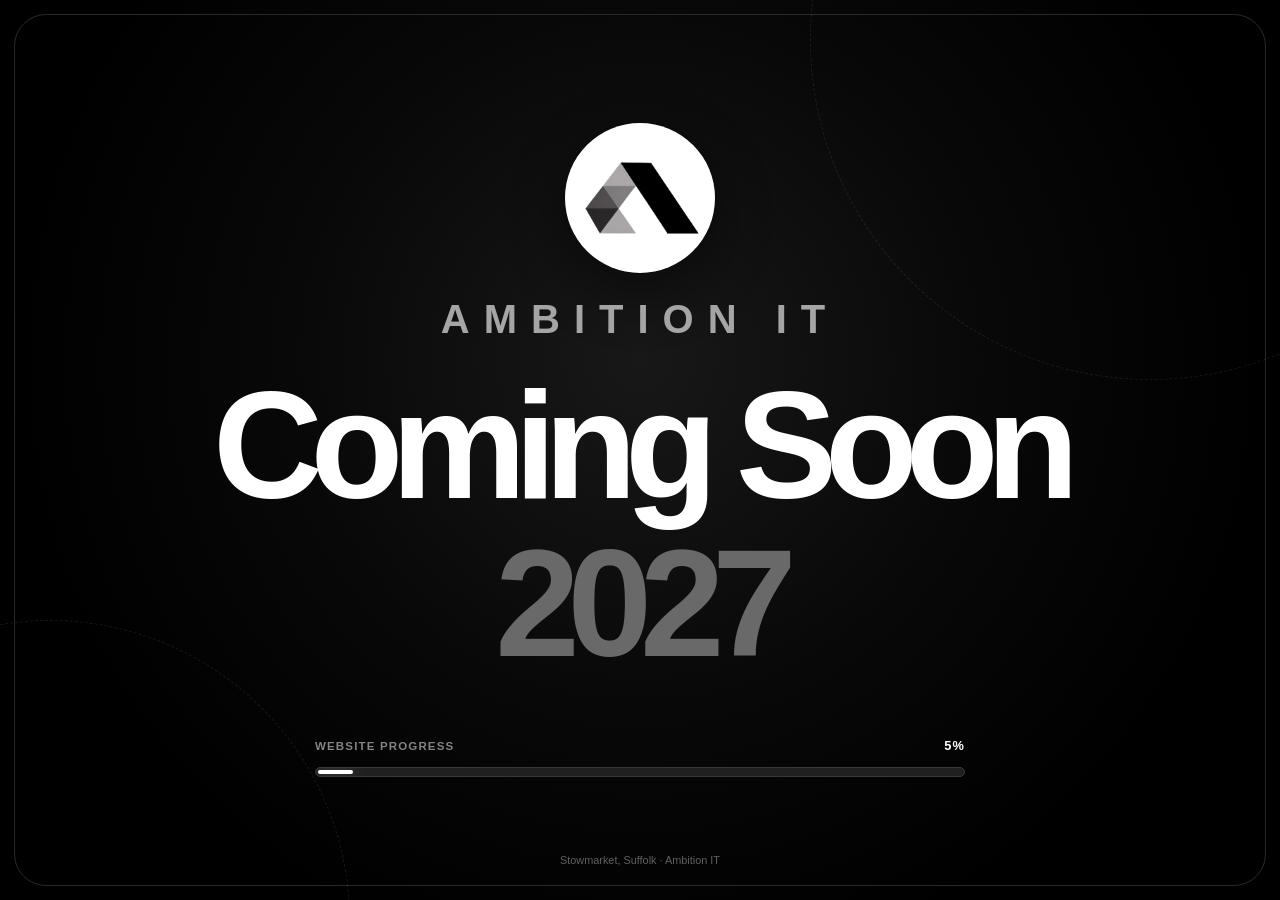
==== index.html @ 46afea83 "Update website pages and navigation" ====
<!DOCTYPE html>
<html lang="en">
<head>
    <meta charset="UTF-8">
    <meta name="viewport" content="width=device-width, initial-scale=1.0">

    <link rel="stylesheet" href="/styles/coming-soon.css?v=3">

    <title>Ambition IT | Coming Soon 2027</title>
    <meta name="description" content="The new Ambition IT website is coming in 2027.">
</head>

<body>
    <main class="coming-page">
        <div class="background-circle circle-one" aria-hidden="true"></div>
        <div class="background-circle circle-two" aria-hidden="true"></div>

        <section class="coming-content">
            <div class="coming-logo">
                <img
                    src="/imgs/ambition-it-logo-transparent-cropped.png"
                    alt="Ambition IT"
                >
            </div>

            <p class="coming-brand">AMBITION IT</p>

            <h1>
                Coming Soon
                <span>2027</span>
            </h1>

            <div class="progress-area">
                <div class="progress-details">
                    <span>Website progress</span>
                    <strong id="progress-number">0%</strong>
                </div>

                <div
                    class="progress-track"
                    id="progress-track"
                    role="progressbar"
                    aria-label="Website development progress"
                    aria-valuemin="0"
                    aria-valuemax="100"
                    aria-valuenow="0"
                >
                    <span class="progress-fill" id="progress-fill"></span>
                </div>
            </div>
        </section>

        <p class="coming-footer">
            Stowmarket, Suffolk · Ambition IT
        </p>
    </main>

    <script src="/Javascript/coming-soon.js?v=3" defer></script>
</body>
</html>
---- styles/coming-soon.css ----
* {
    box-sizing: border-box;
}

html,
body {
    min-height: 100%;
}

body {
    margin: 0;
    color: #ffffff;
    font-family: Arial, Helvetica, sans-serif;
    background-color: #000000;
}

.coming-page {
    position: relative;
    display: grid;
    place-items: center;
    min-height: 100svh;
    padding: 40px 24px;
    overflow: hidden;
    background:
        radial-gradient(circle at 50% 40%, #181818 0, #080808 42%, #000000 75%);
    isolation: isolate;
}

.coming-page::before {
    content: "";
    position: absolute;
    inset: 14px;
    z-index: -1;
    border: 1px solid #292929;
    border-radius: 32px;
}

.coming-content {
    width: 100%;
    max-width: 900px;
    text-align: center;
}

.coming-logo {
    display: grid;
    place-items: center;
    width: 150px;
    height: 150px;
    margin: 0 auto 24px;
    padding: 12px;
    background-color: #ffffff;
    border-radius: 50%;
    box-shadow: 0 20px 55px rgba(0, 0, 0, 0.45);
    opacity: 0;
    animation: logo-in 0.8s cubic-bezier(0.2, 0.75, 0.3, 1) 0.1s forwards;
}

.coming-logo img {
    width: 100%;
    height: 100%;
    object-fit: contain;
}

.coming-brand {
    margin: 0 0 34px;
    color: #a5a5a5;
    font-size: 2.5rem;
    font-weight: 850;
    letter-spacing: 0.35em;
    opacity: 0;
    animation: content-in 0.7s ease 0.25s forwards;
}

.coming-content h1 {
    margin: 0;
    font-size: clamp(4.2rem, 12vw, 9.5rem);
    line-height: 0.92;
    letter-spacing: -0.08em;
    opacity: 0;
    animation: content-in 0.85s cubic-bezier(0.2, 0.75, 0.3, 1) 0.4s forwards;
}

.coming-content h1 span {
    display: block;
    margin-top: 18px;
    color: #696969;
}

.progress-area {
    width: min(100%, 650px);
    margin: 65px auto 0;
    opacity: 0;
    animation: content-in 0.7s ease 0.65s forwards;
}

.progress-details {
    display: flex;
    align-items: center;
    justify-content: space-between;
    gap: 20px;
    margin-bottom: 14px;
    color: #858585;
    font-size: 0.72rem;
    font-weight: 700;
    letter-spacing: 0.1em;
    text-transform: uppercase;
}

.progress-details strong {
    color: #ffffff;
    font-size: 0.8rem;
}

.progress-track {
    height: 10px;
    padding: 2px;
    overflow: hidden;
    background-color: #202020;
    border: 1px solid #383838;
    border-radius: 20px;
}

.progress-fill {
    position: relative;
    display: block;
    width: 0;
    height: 100%;
    overflow: hidden;
    background-color: #ffffff;
    border-radius: inherit;
    box-shadow: 0 0 18px rgba(255, 255, 255, 0.35);
}

.progress-fill::after {
    content: "";
    position: absolute;
    inset: 0;
    background: linear-gradient(
        90deg,
        transparent,
        rgba(0, 0, 0, 0.3),
        transparent
    );
    transform: translateX(-100%);
    animation: progress-shine 1.8s linear infinite;
}

.coming-footer {
    position: absolute;
    bottom: 34px;
    left: 50%;
    width: calc(100% - 70px);
    margin: 0;
    color: #606060;
    font-size: 0.68rem;
    text-align: center;
    transform: translateX(-50%);
    opacity: 0;
    animation: footer-in 0.7s ease 0.85s forwards;
}

.background-circle {
    position: absolute;
    z-index: -1;
    border: 1px dashed rgba(255, 255, 255, 0.09);
    border-radius: 50%;
    animation: circle-spin 30s linear infinite;
}

.background-circle::after {
    content: "";
    position: absolute;
    top: 14%;
    left: 14%;
    width: 7px;
    height: 7px;
    background-color: #ffffff;
    border-radius: 50%;
    box-shadow: 0 0 20px rgba(255, 255, 255, 0.65);
}

.circle-one {
    top: -300px;
    right: -210px;
    width: 680px;
    height: 680px;
}

.circle-two {
    bottom: -320px;
    left: -250px;
    width: 600px;
    height: 600px;
    animation-direction: reverse;
    animation-duration: 30s;
}

@keyframes logo-in {
    from {
        opacity: 0;
        transform: translateY(25px) scale(0.7) rotate(-8deg);
    }

    to {
        opacity: 1;
        transform: none;
    }
}

@keyframes content-in {
    from {
        opacity: 0;
        transform: translateY(30px);
    }

    to {
        opacity: 1;
        transform: translateY(0);
    }
}

@keyframes footer-in {
    from {
        opacity: 0;
        transform: translate(-50%, 20px);
    }

    to {
        opacity: 1;
        transform: translate(-50%, 0);
    }
}

@keyframes circle-spin {
    to {
        transform: rotate(360deg);
    }
}

@keyframes progress-shine {
    to {
        transform: translateX(100%);
    }
}

@media (max-width: 600px) {
    .coming-page {
        padding: 30px 20px;
    }

    .coming-page::before {
        inset: 8px;
        border-radius: 24px;
    }

    .coming-logo {
        width: 76px;
        height: 76px;
    }

    .coming-content h1 {
        font-size: clamp(4rem, 20vw, 6rem);
    }

    .progress-area {
        margin-top: 52px;
    }
}

@media (prefers-reduced-motion: reduce) {
    *,
    *::before,
    *::after {
        animation-duration: 0.01ms !important;
        animation-iteration-count: 1 !important;
    }

    .coming-logo,
    .coming-brand,
    .coming-content h1,
    .progress-area,
    .coming-footer {
        opacity: 1;
    }
}
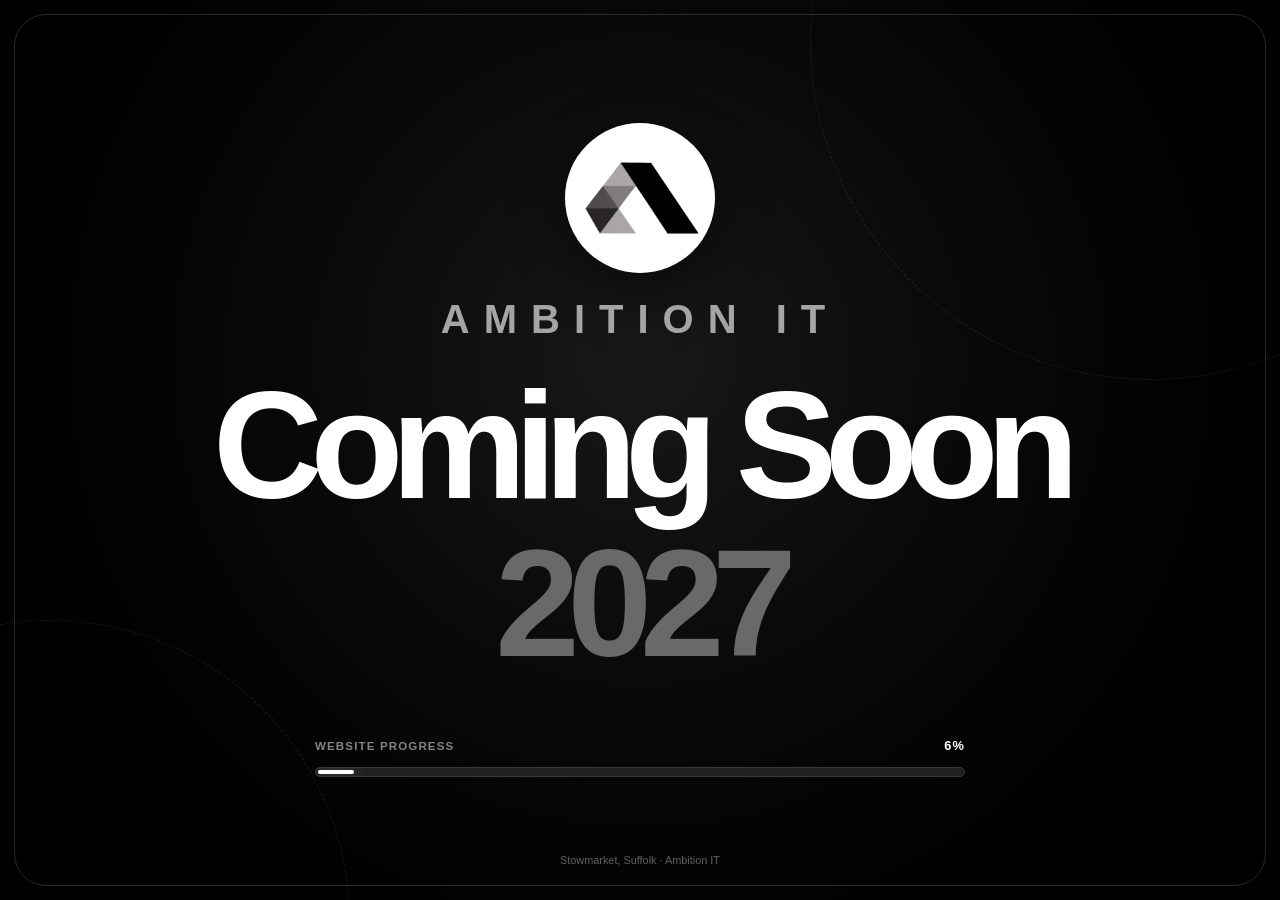
==== commit da184d00: "Add technical SEO foundations" ====
--- a/index.html
+++ b/index.html
@@ -6,8 +6,24 @@
 
     <link rel="stylesheet" href="/styles/coming-soon.css?v=3">
 
-    <title>Ambition IT | Coming Soon 2027</title>
-    <meta name="description" content="The new Ambition IT website is coming in 2027.">
+    <title>Ambition IT | Web Design &amp; IT Support in Suffolk</title>
+    <meta name="description" content="Ambition IT provides straightforward web design and IT support for businesses in Stowmarket, Suffolk and across East Anglia. Full website coming in 2027.">
+    <link rel="canonical" href="https://ambition-it.co.uk/">
+    <link rel="icon" type="image/png" href="/imgs/ambition-it-logo-transparent-cropped.png">
+    <link rel="apple-touch-icon" href="/imgs/ambition-it-logo-transparent-cropped.png">
+
+    <meta property="og:type" content="website">
+    <meta property="og:site_name" content="Ambition IT">
+    <meta property="og:title" content="Ambition IT | Web Design &amp; IT Support in Suffolk">
+    <meta property="og:description" content="Straightforward web design and IT support for businesses in Suffolk and across East Anglia.">
+    <meta property="og:url" content="https://ambition-it.co.uk/">
+    <meta property="og:image" content="https://ambition-it.co.uk/imgs/ambition-it-logo-transparent-cropped.png">
+    <meta property="og:image:alt" content="Ambition IT logo">
+
+    <meta name="twitter:card" content="summary">
+    <meta name="twitter:title" content="Ambition IT | Web Design &amp; IT Support in Suffolk">
+    <meta name="twitter:description" content="Straightforward web design and IT support for businesses in Suffolk and across East Anglia.">
+    <meta name="twitter:image" content="https://ambition-it.co.uk/imgs/ambition-it-logo-transparent-cropped.png">
 </head>
 
 <body>
@@ -57,4 +73,4 @@
 
     <script src="/Javascript/coming-soon.js?v=3" defer></script>
 </body>
-</html>+</html>
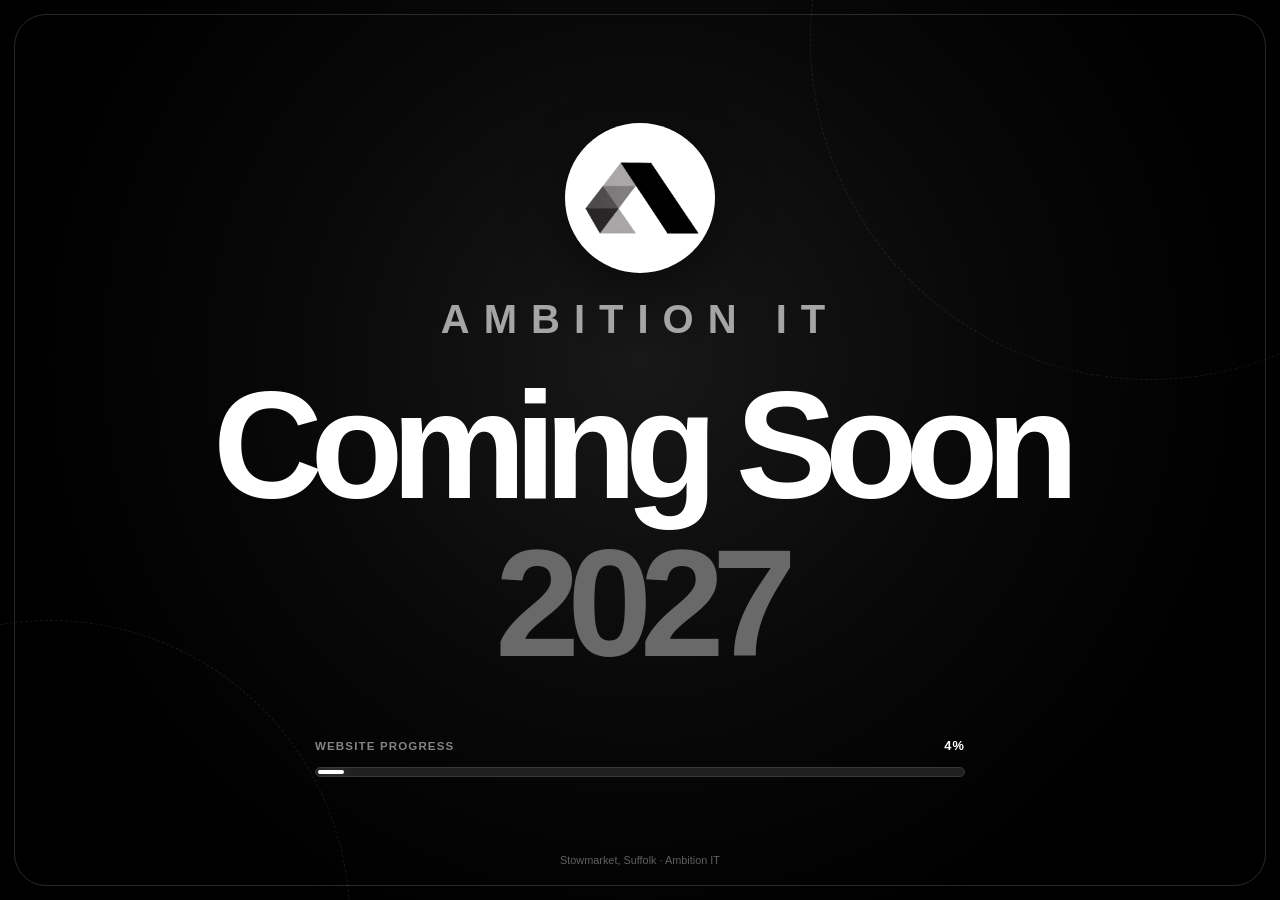
==== commit 63aeebd4: "Add legal page and update footer" ====
--- a/index.html
+++ b/index.html
@@ -6,24 +6,8 @@
 
     <link rel="stylesheet" href="/styles/coming-soon.css?v=3">
 
-    <title>Ambition IT | Web Design &amp; IT Support in Suffolk</title>
-    <meta name="description" content="Ambition IT provides straightforward web design and IT support for businesses in Stowmarket, Suffolk and across East Anglia. Full website coming in 2027.">
-    <link rel="canonical" href="https://ambition-it.co.uk/">
-    <link rel="icon" type="image/png" href="/imgs/ambition-it-logo-transparent-cropped.png">
-    <link rel="apple-touch-icon" href="/imgs/ambition-it-logo-transparent-cropped.png">
-
-    <meta property="og:type" content="website">
-    <meta property="og:site_name" content="Ambition IT">
-    <meta property="og:title" content="Ambition IT | Web Design &amp; IT Support in Suffolk">
-    <meta property="og:description" content="Straightforward web design and IT support for businesses in Suffolk and across East Anglia.">
-    <meta property="og:url" content="https://ambition-it.co.uk/">
-    <meta property="og:image" content="https://ambition-it.co.uk/imgs/ambition-it-logo-transparent-cropped.png">
-    <meta property="og:image:alt" content="Ambition IT logo">
-
-    <meta name="twitter:card" content="summary">
-    <meta name="twitter:title" content="Ambition IT | Web Design &amp; IT Support in Suffolk">
-    <meta name="twitter:description" content="Straightforward web design and IT support for businesses in Suffolk and across East Anglia.">
-    <meta name="twitter:image" content="https://ambition-it.co.uk/imgs/ambition-it-logo-transparent-cropped.png">
+    <title>Ambition IT | Coming Soon 2027</title>
+    <meta name="description" content="The new Ambition IT website is coming in 2027.">
 </head>
 
 <body>
@@ -73,4 +57,4 @@
 
     <script src="/Javascript/coming-soon.js?v=3" defer></script>
 </body>
-</html>
+</html>
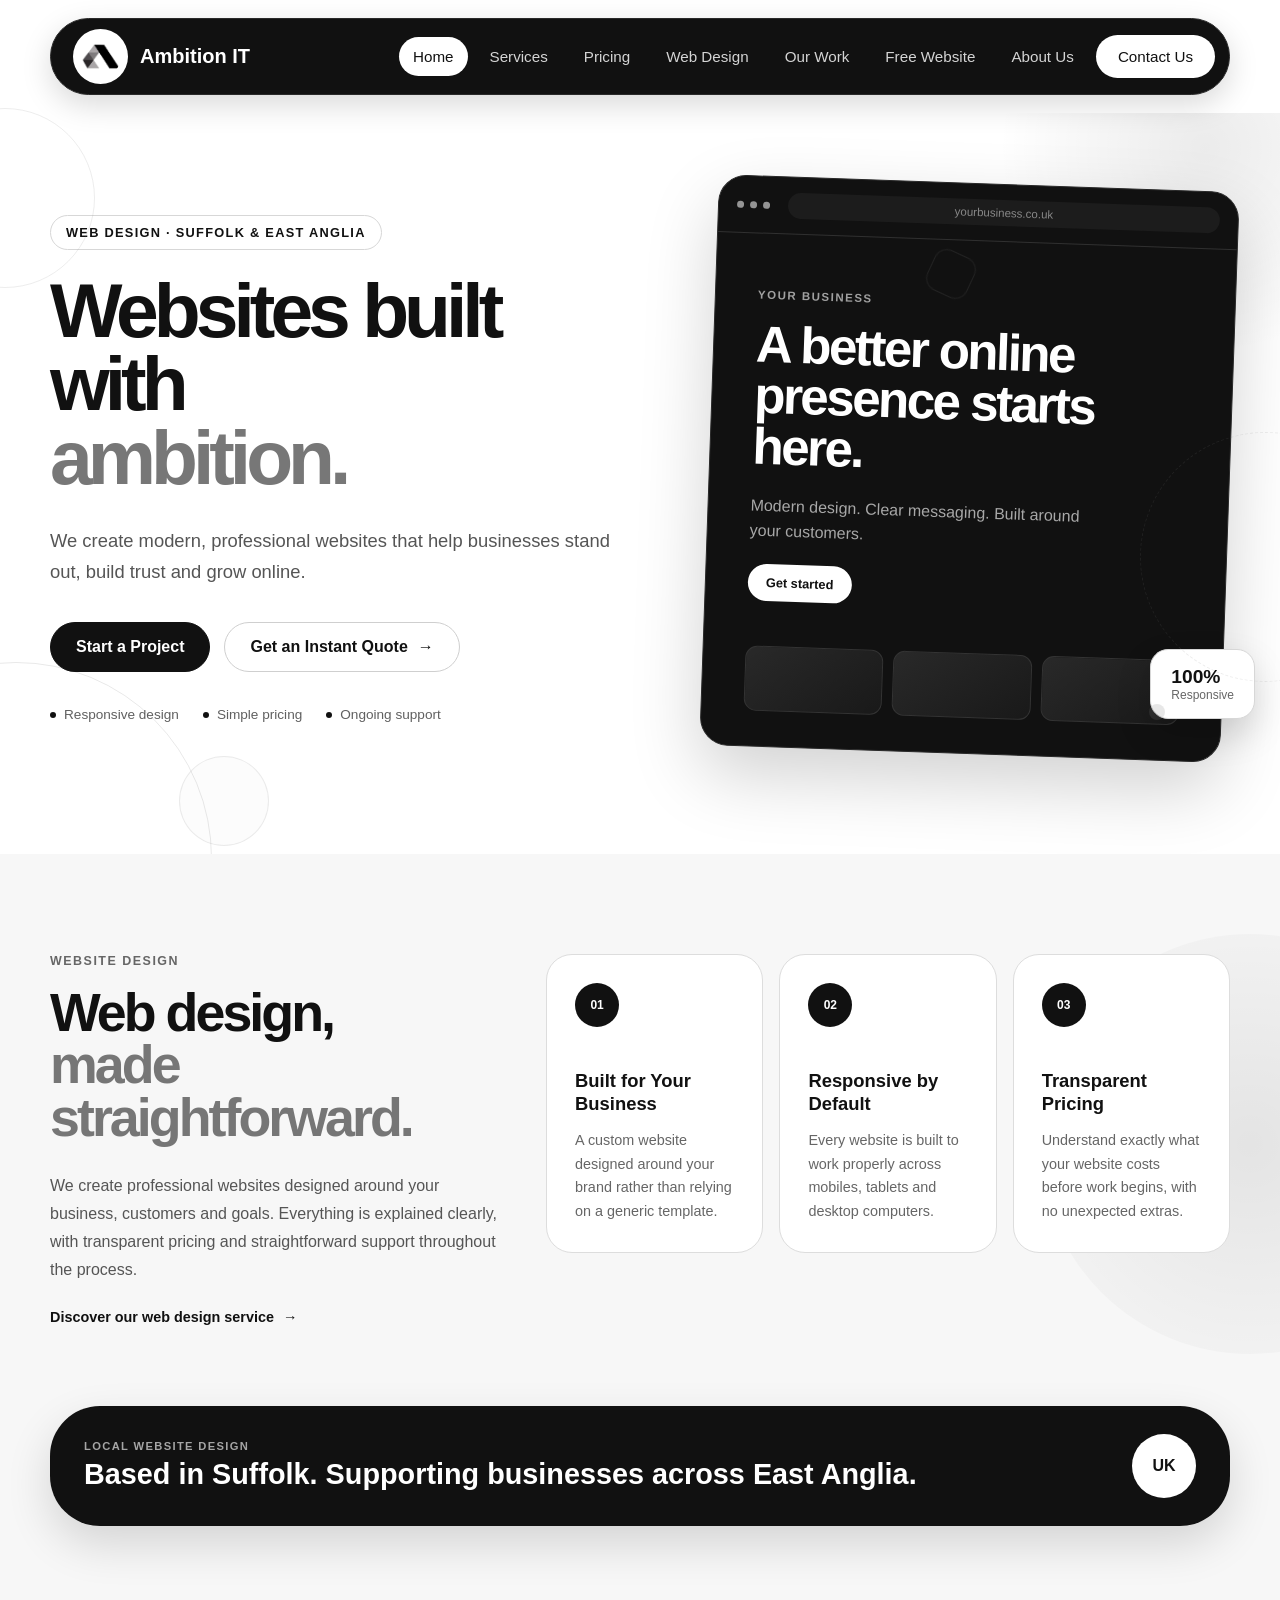
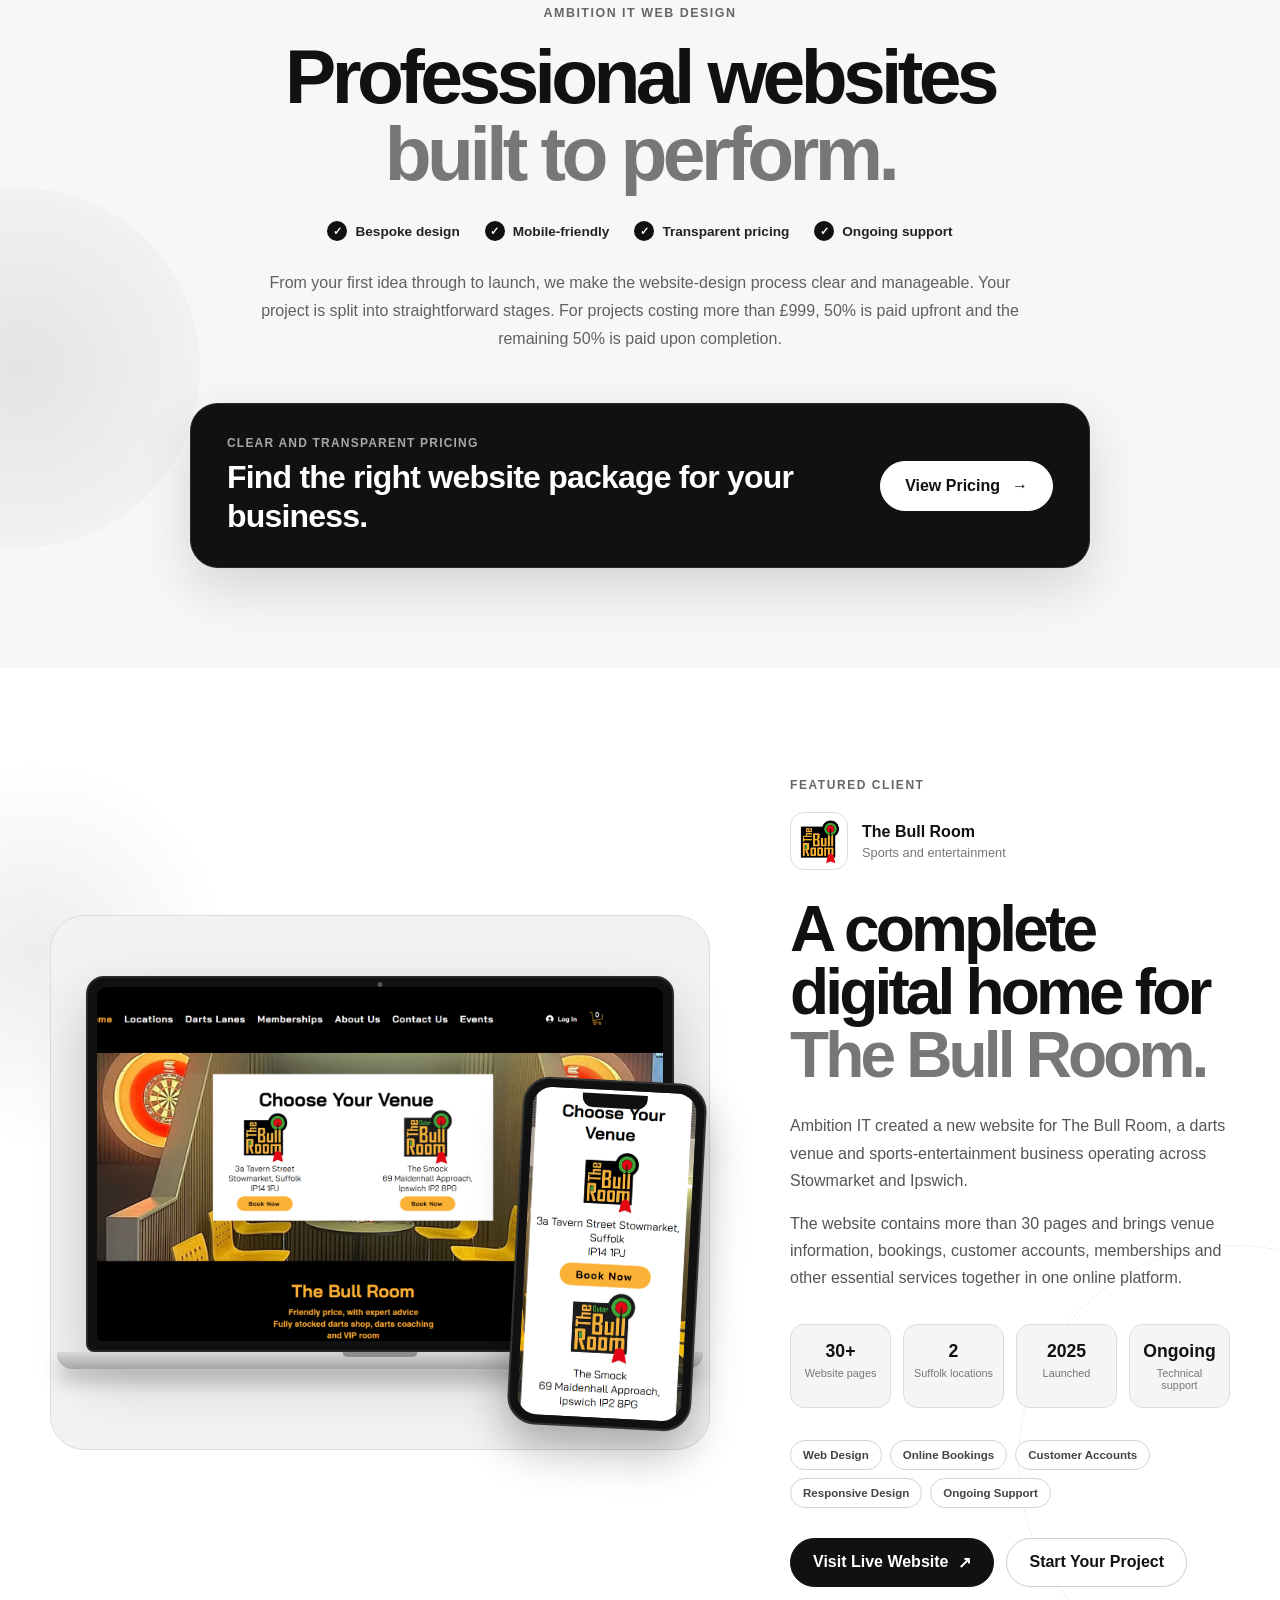
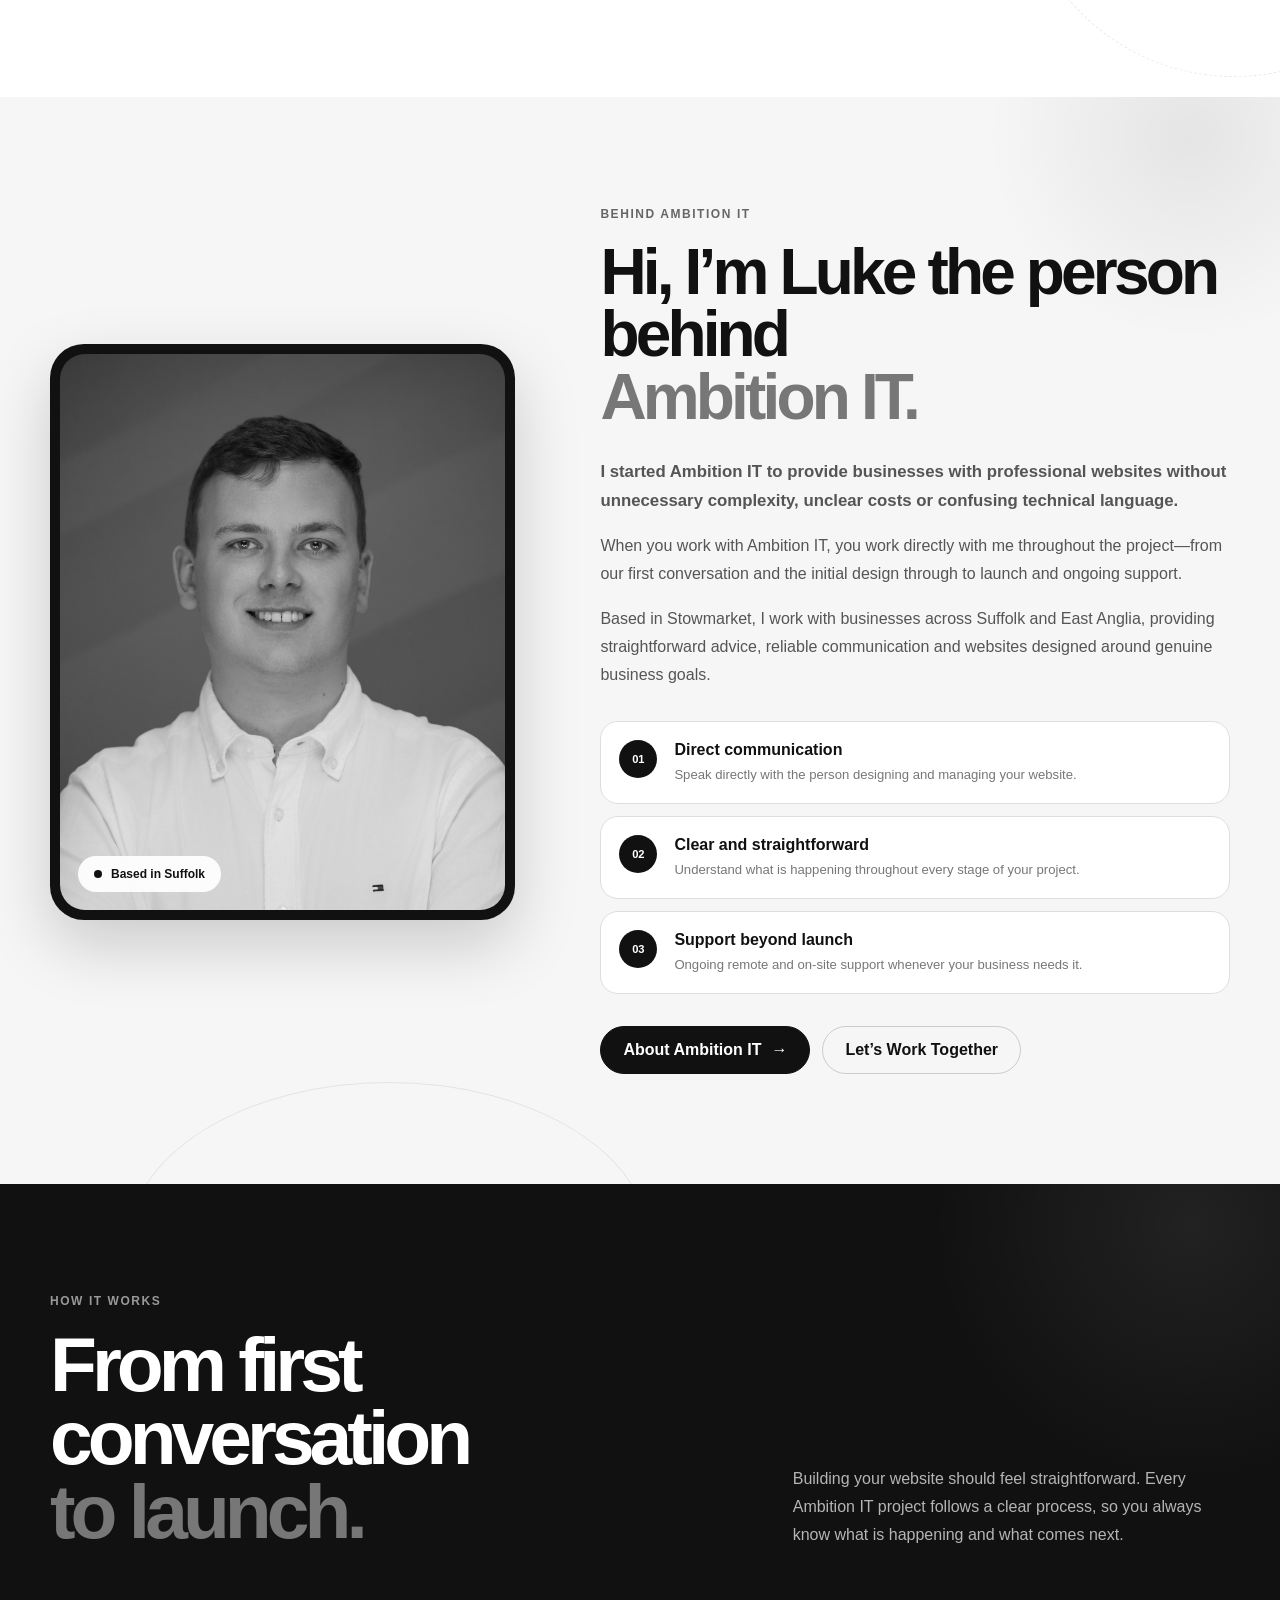
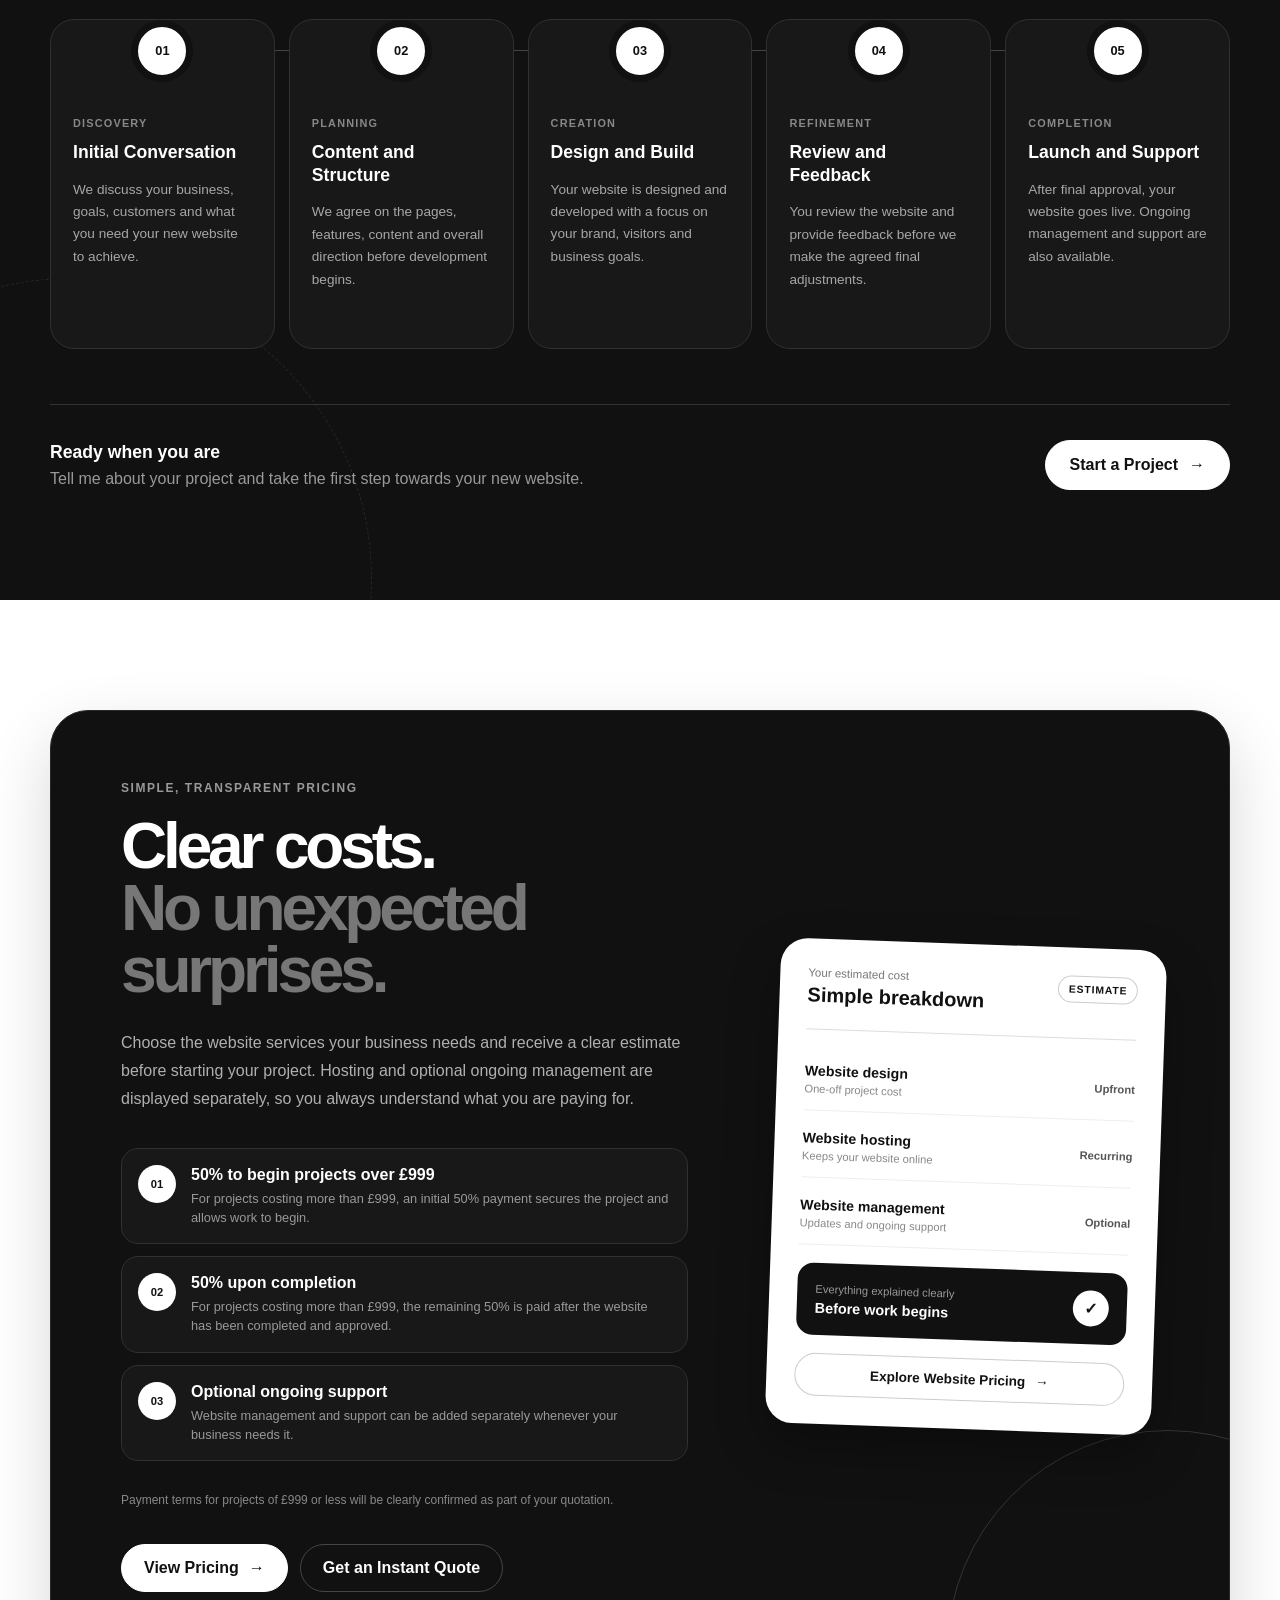
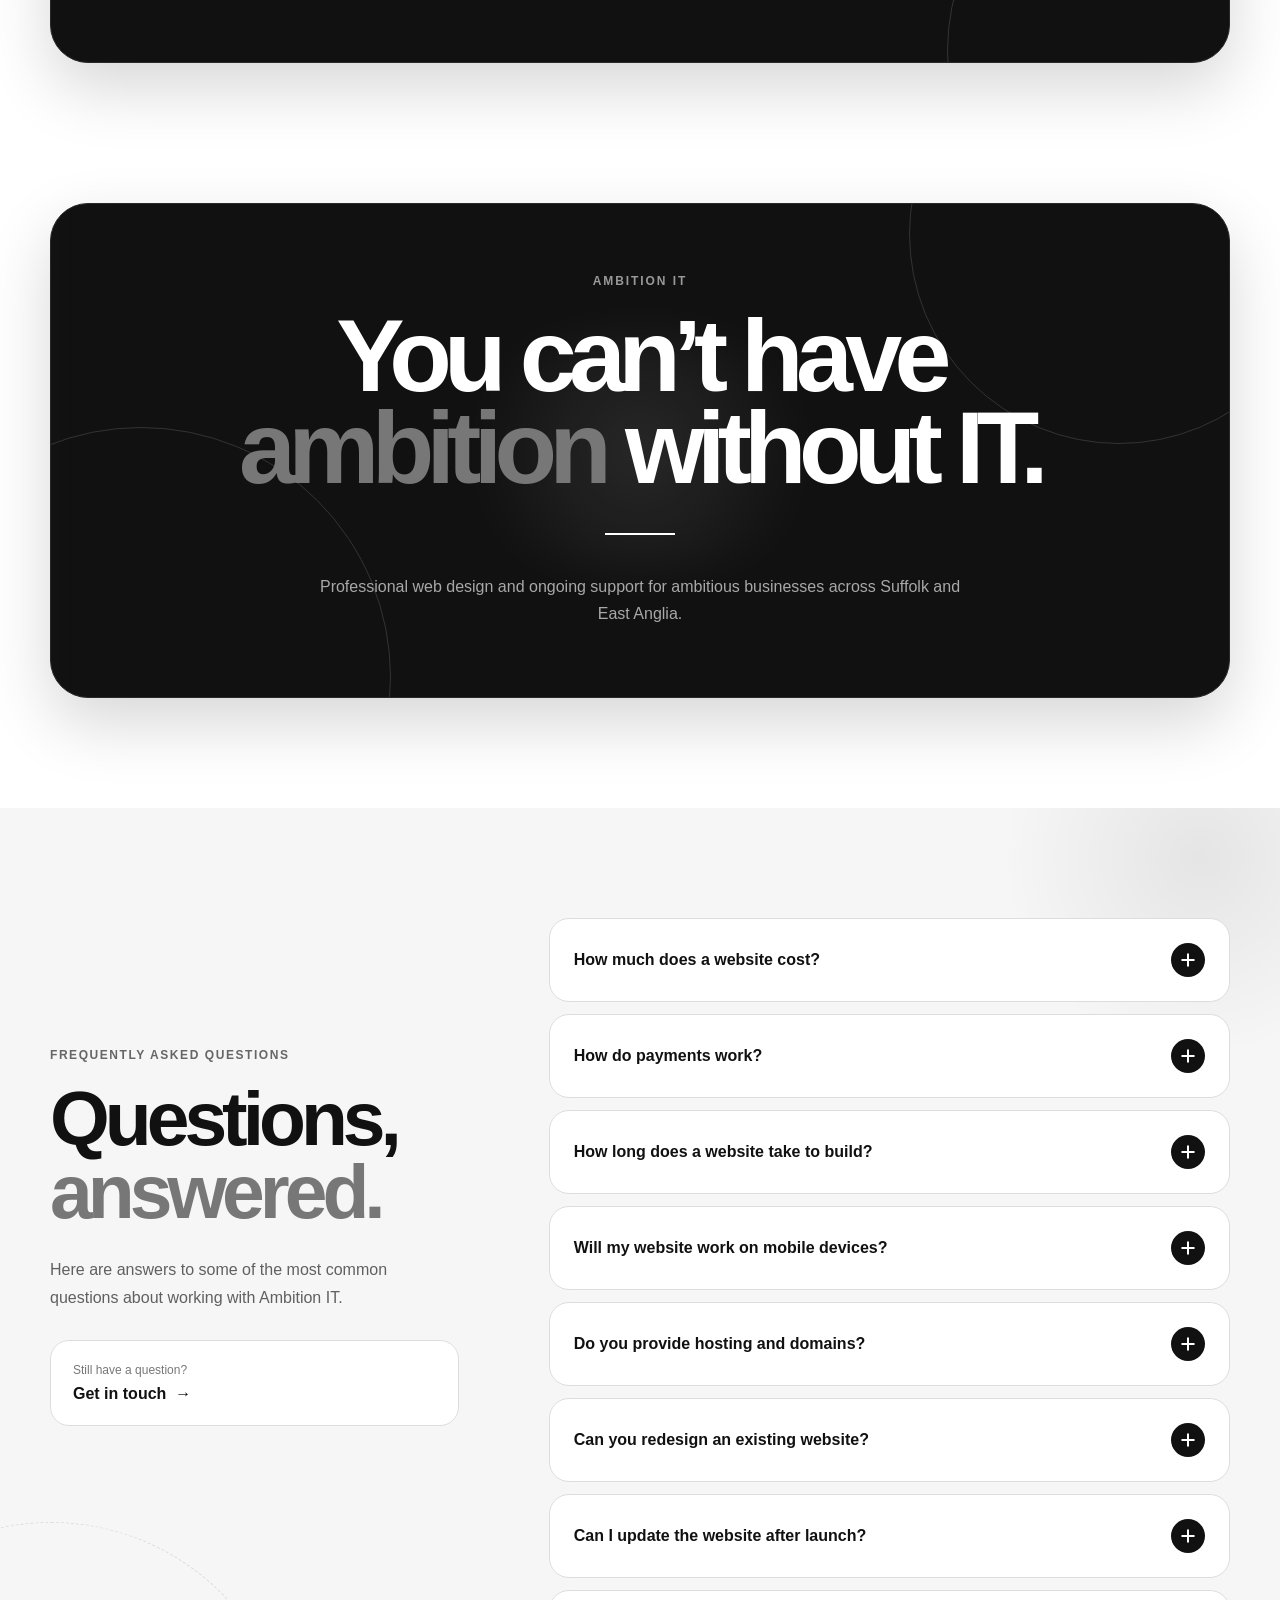
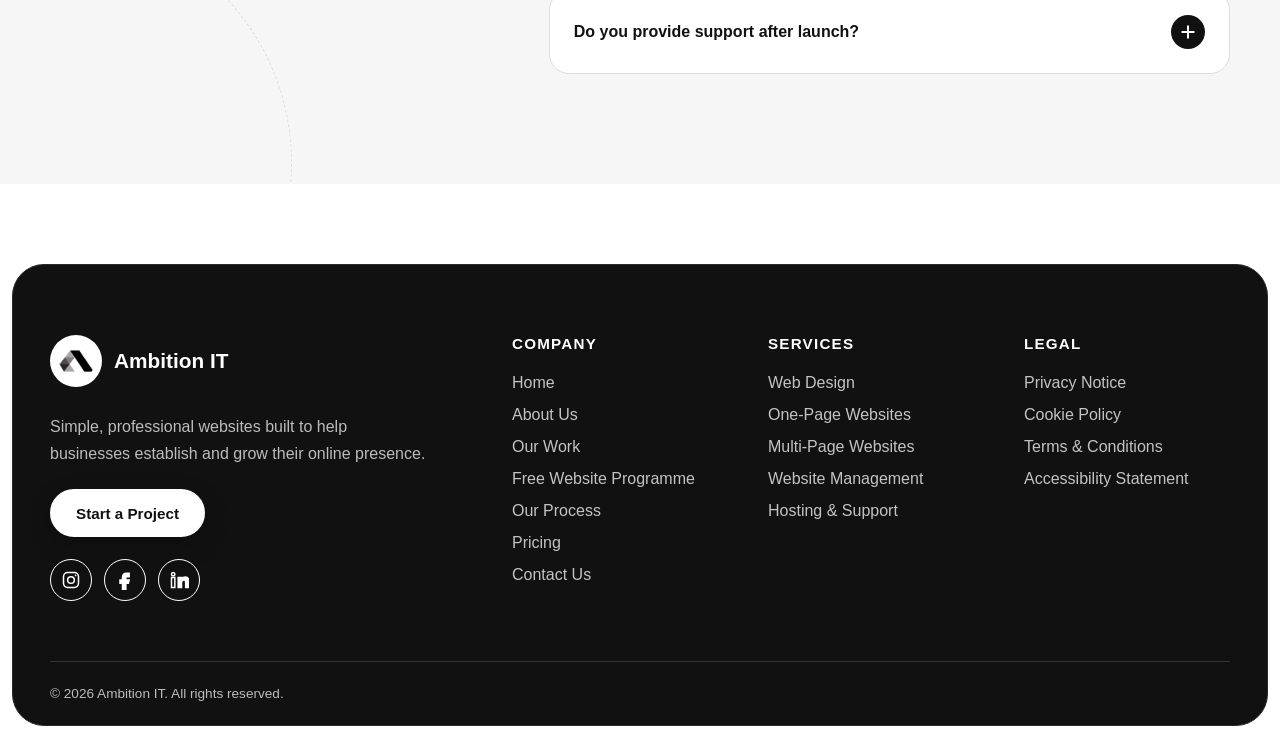
==== commit b59fd145: "Add files via upload" ====
--- a/index.html
+++ b/index.html
@@ -2,59 +2,980 @@
 <html lang="en">
 <head>
     <meta charset="UTF-8">
-    <meta name="viewport" content="width=device-width, initial-scale=1.0">
-
-    <link rel="stylesheet" href="/styles/coming-soon.css?v=3">
-
-    <title>Ambition IT | Coming Soon 2027</title>
-    <meta name="description" content="The new Ambition IT website is coming in 2027.">
+
+    <meta
+        name="viewport"
+        content="width=device-width, initial-scale=1.0"
+    >
+
+    <link rel="stylesheet" href="/styles/main.css">
+
+    <link rel="canonical" href="https://ambition-it.co.uk/">
+
+    <meta
+        name="description"
+        content="Ambition IT creates modern, professional websites for businesses across Suffolk and East Anglia."
+    >
+
+    <title>Ambition IT | Web Development Company</title>
 </head>
 
 <body>
-    <main class="coming-page">
-        <div class="background-circle circle-one" aria-hidden="true"></div>
-        <div class="background-circle circle-two" aria-hidden="true"></div>
-
-        <section class="coming-content">
-            <div class="coming-logo">
+
+    <header class="site-header">
+        <nav class="navbar" aria-label="Main navigation">
+
+            <a href="/" class="brand">
                 <img
+                    class="brand-logo"
                     src="/imgs/ambition-it-logo-transparent-cropped.png"
                     alt="Ambition IT"
                 >
-            </div>
-
-            <p class="coming-brand">AMBITION IT</p>
+
+                <span class="brand-name">Ambition IT</span>
+            </a>
+
+            <button
+                class="menu-toggle"
+                type="button"
+                aria-label="Open navigation menu"
+                aria-expanded="false"
+                aria-controls="navigation-links"
+            >
+                <span></span>
+                <span></span>
+                <span></span>
+            </button>
+
+            <ul class="nav-links" id="navigation-links">
+                <li>
+                    <a class="active" href="/">
+                        Home
+                    </a>
+                </li>
+
+                <li>
+                    <a href="/pages/services.html">
+                        Services
+                    </a>
+                </li>
+
+                <li>
+                    <a href="/pages/pricing.html">
+                        Pricing
+                    </a>
+                </li>
+
+                <li>
+                    <a href="/pages/web-design.html">
+                        Web Design
+                    </a>
+                </li>
+
+                <li>
+                    <a href="/pages/our-work.html">
+                        Our Work
+                    </a>
+                </li>
+
+                <li>
+                    <a href="/pages/free-website.html">
+                        Free Website
+                    </a>
+                </li>
+
+                <li>
+                    <a href="/pages/about.html">
+                        About Us
+                    </a>
+                </li>
+
+                <li>
+                    <a class="contact-button" href="/pages/contact.html">
+                        Contact Us
+                    </a>
+                </li>
+            </ul>
+
+        </nav>
+    </header>
+
+    <main>
+        <section class="hero">
+    <div class="hero-container">
+
+        <div class="hero-content">
+            <p class="hero-label">
+                Web design · Suffolk &amp; East Anglia
+            </p>
 
             <h1>
-                Coming Soon
-                <span>2027</span>
+                Websites built with
+                <span>ambition.</span>
             </h1>
 
-            <div class="progress-area">
-                <div class="progress-details">
-                    <span>Website progress</span>
-                    <strong id="progress-number">0%</strong>
-                </div>
-
-                <div
-                    class="progress-track"
-                    id="progress-track"
-                    role="progressbar"
-                    aria-label="Website development progress"
-                    aria-valuemin="0"
-                    aria-valuemax="100"
-                    aria-valuenow="0"
+            <p class="hero-description">
+                We create modern, professional websites that help
+                businesses stand out, build trust and grow online.
+            </p>
+
+            <div class="hero-buttons">
+                <a class="hero-primary-button" href="/pages/contact.html">
+                    Start a Project
+                </a>
+
+                <a class="hero-secondary-button" href="/pages/pricing.html">
+                    Get an Instant Quote
+                    <span aria-hidden="true">→</span>
+                </a>
+            </div>
+
+            <div class="hero-features">
+                <span>Responsive design</span>
+                <span>Simple pricing</span>
+                <span>Ongoing support</span>
+            </div>
+        </div>
+
+        <!-- Website preview -->
+        <div class="hero-visual" aria-label="Example website design">
+
+            <div class="website-preview">
+
+                <div class="preview-toolbar">
+                    <div class="preview-dots">
+                        <span></span>
+                        <span></span>
+                        <span></span>
+                    </div>
+
+                    <div class="preview-address">
+                        yourbusiness.co.uk
+                    </div>
+                </div>
+
+                <div class="preview-content">
+                    <p class="preview-label">Your business</p>
+
+                    <h2>
+                        A better online presence starts here.
+                    </h2>
+
+                    <p>
+                        Modern design. Clear messaging.
+                        Built around your customers.
+                    </p>
+
+                    <span class="preview-button">
+                        Get started
+                    </span>
+
+                    <div class="preview-cards">
+                        <div></div>
+                        <div></div>
+                        <div></div>
+                    </div>
+                </div>
+
+            </div>
+
+            <div class="hero-badge">
+                <strong>100%</strong>
+                <span>Responsive</span>
+            </div>
+
+        </div>
+
+    </div>
+</section>
+
+<section class="design-section">
+    <div class="design-container">
+
+        <div class="design-introduction">
+            <div class="design-copy">
+                <p class="section-label">Website Design</p>
+
+                <h2>
+                    Web design,
+                    <span>made straightforward.</span>
+                </h2>
+
+                <p>
+                    We create professional websites designed around your
+                    business, customers and goals. Everything is explained
+                    clearly, with transparent pricing and straightforward
+                    support throughout the process.
+                </p>
+
+                <a href="/pages/web-design.html" class="text-link">
+                    Discover our web design service
+                    <span aria-hidden="true">→</span>
+                </a>
+            </div>
+
+            <div class="feature-cards">
+
+                <article class="feature-card reveal">
+                    <span class="feature-number">01</span>
+
+                    <h3>Built for Your Business</h3>
+
+                    <p>
+                        A custom website designed around your brand rather
+                        than relying on a generic template.
+                    </p>
+                </article>
+
+                <article class="feature-card reveal">
+                    <span class="feature-number">02</span>
+
+                    <h3>Responsive by Default</h3>
+
+                    <p>
+                        Every website is built to work properly across
+                        mobiles, tablets and desktop computers.
+                    </p>
+                </article>
+
+                <article class="feature-card reveal">
+                    <span class="feature-number">03</span>
+
+                    <h3>Transparent Pricing</h3>
+
+                    <p>
+                        Understand exactly what your website costs before
+                        work begins, with no unexpected extras.
+                    </p>
+                </article>
+
+            </div>
+        </div>
+
+        <div class="location-banner">
+            <div>
+                <p class="location-label">Local website design</p>
+
+                <h2>
+                    Based in Suffolk. Supporting businesses across
+                    East Anglia.
+                </h2>
+            </div>
+
+            <span class="location-badge">UK</span>
+        </div>
+
+        <div class="service-heading">
+            <p class="section-label">Ambition IT Web Design</p>
+
+            <h2>
+                Professional websites
+                <span>built to perform.</span>
+            </h2>
+
+            <div class="service-benefits">
+                <span>Bespoke design</span>
+                <span>Mobile-friendly</span>
+                <span>Transparent pricing</span>
+                <span>Ongoing support</span>
+            </div>
+
+            <p class="service-description">
+                From your first idea through to launch, we make the
+                website-design process clear and manageable. Your project
+                is split into straightforward stages. For projects costing
+                more than £999, 50% is paid upfront and the remaining 50%
+                is paid upon completion.
+            </p>
+        </div>
+
+        <div class="pricing-callout">
+    <div>
+        <p class="pricing-callout-label">
+            Clear and transparent pricing
+        </p>
+
+        <h2>Find the right website package for your business.</h2>
+    </div>
+
+    <a href="/pages/pricing.html" class="view-pricing-button">
+        View Pricing
+        <span aria-hidden="true">→</span>
+    </a>
+    </div>
+
+    </div>
+</section>
+<section class="featured-project" id="work">
+    <div class="featured-project-container">
+
+        <div class="project-visuals">
+
+            <!-- Laptop preview -->
+            <div class="laptop-mockup">
+                <div class="laptop-screen">
+                    <img
+                        src="/imgs/tbrhero.png"
+                        alt="The Bull Room website displayed on a laptop"
+                    >
+                </div>
+
+                <div class="laptop-base"></div>
+            </div>
+
+            <!-- Mobile preview -->
+            <div class="phone-mockup">
+                <div class="phone-speaker"></div>
+
+                <div class="phone-screen">
+                    <img
+                        src="/imgs/tbrheromobile.png"
+                        alt="The Bull Room website displayed on a mobile phone"
+                    >
+                </div>
+            </div>
+
+        </div>
+
+        <div class="project-content">
+
+            <p class="project-label">Featured Client</p>
+
+            <div class="project-client">
+                <img
+                    src="/imgs/Full Colour With GoldThe Bull Room_edited_edited.png"
+                    alt="The Bull Room"
                 >
-                    <span class="progress-fill" id="progress-fill"></span>
-                </div>
-            </div>
-        </section>
-
-        <p class="coming-footer">
-            Stowmarket, Suffolk · Ambition IT
-        </p>
+
+                <div>
+                    <strong>The Bull Room</strong>
+                    <span>Sports and entertainment</span>
+                </div>
+            </div>
+
+            <h2>
+                A complete digital home for
+                <span>The Bull Room.</span>
+            </h2>
+
+            <p class="project-description">
+                Ambition IT created a new website for The Bull Room,
+                a darts venue and sports-entertainment business operating
+                across Stowmarket and Ipswich.
+            </p>
+
+            <p class="project-description">
+                The website contains more than 30 pages and brings
+                venue information, bookings, customer accounts,
+                memberships and other essential services together
+                in one online platform.
+            </p>
+
+            <div class="project-statistics">
+
+                <div>
+                    <strong>30+</strong>
+                    <span>Website pages</span>
+                </div>
+
+                <div>
+                    <strong>2</strong>
+                    <span>Suffolk locations</span>
+                </div>
+
+                <div>
+                    <strong>2025</strong>
+                    <span>Launched</span>
+                </div>
+
+                <div>
+                    <strong>Ongoing</strong>
+                    <span>Technical support</span>
+                </div>
+
+            </div>
+
+            <div class="project-services">
+                <span>Web Design</span>
+                <span>Online Bookings</span>
+                <span>Customer Accounts</span>
+                <span>Responsive Design</span>
+                <span>Ongoing Support</span>
+            </div>
+
+            <div class="project-buttons">
+                <a
+                    class="project-primary-button"
+                    href="https://www.thebullroom.co.uk/"
+                    target="_blank"
+                    rel="noopener noreferrer"
+                >
+                    Visit Live Website
+                    <span aria-hidden="true">↗</span>
+                </a>
+
+                <a
+                    class="project-secondary-button"
+                    href="/pages/contact.html"
+                >
+                    Start Your Project
+                </a>
+            </div>
+
+        </div>
+
+    </div>
+</section>
+<section class="meet-luke" id="about">
+    <div class="meet-luke-container">
+
+        <div class="luke-photo-column">
+            <div class="luke-photo-frame">
+                <img
+                    src="/imgs/Luke Faulkner Profile Photo 2026.jpg"
+                    alt="Luke, founder of Ambition IT"
+                    loading="lazy"
+                >
+
+                <div class="luke-location">
+                    <span class="location-dot"></span>
+
+                    Based in Suffolk
+                </div>
+            </div>
+
+            <div class="luke-photo-caption">
+                
+            </div>
+        </div>
+
+        <div class="luke-content">
+            <p class="luke-label">Behind Ambition IT</p>
+
+            <h2>
+                Hi, I’m Luke <b>the person behind</b>
+                <span>Ambition IT.</span>
+            </h2>
+
+            <p class="luke-introduction">
+                I started Ambition IT to provide businesses with
+                professional websites without unnecessary complexity,
+                unclear costs or confusing technical language.
+            </p>
+
+            <p>
+                When you work with Ambition IT, you work directly with
+                me throughout the project—from our first conversation
+                and the initial design through to launch and ongoing
+                support.
+            </p>
+
+            <p>
+                Based in Stowmarket, I work with businesses across
+                Suffolk and East Anglia, providing straightforward
+                advice, reliable communication and websites designed
+                around genuine business goals.
+            </p>
+
+            <div class="luke-values">
+
+                <div class="luke-value">
+                    <span>01</span>
+
+                    <div>
+                        <strong>Direct communication</strong>
+                        <p>
+                            Speak directly with the person designing
+                            and managing your website.
+                        </p>
+                    </div>
+                </div>
+
+                <div class="luke-value">
+                    <span>02</span>
+
+                    <div>
+                        <strong>Clear and straightforward</strong>
+                        <p>
+                            Understand what is happening throughout
+                            every stage of your project.
+                        </p>
+                    </div>
+                </div>
+
+                <div class="luke-value">
+                    <span>03</span>
+
+                    <div>
+                        <strong>Support beyond launch</strong>
+                        <p>
+                            Ongoing remote and on-site support whenever
+                            your business needs it.
+                        </p>
+                    </div>
+                </div>
+
+            </div>
+
+            <div class="luke-buttons">
+                <a class="luke-primary-button" href="/pages/about.html">
+                    About Ambition IT
+                    <span aria-hidden="true">→</span>
+                </a>
+
+                <a class="luke-secondary-button" href="/pages/contact.html">
+                    Let’s Work Together
+                </a>
+            </div>
+        </div>
+
+    </div>
+</section>
+<section class="process-section" id="process">
+    <div class="process-container">
+
+        <div class="process-heading">
+            <div>
+                <p class="process-label">How It Works</p>
+
+                <h2>
+                    From first conversation
+                    <span>to launch.</span>
+                </h2>
+            </div>
+
+            <p class="process-introduction">
+                Building your website should feel straightforward.
+                Every Ambition IT project follows a clear process, so
+                you always know what is happening and what comes next.
+            </p>
+        </div>
+
+        <div class="process-timeline">
+
+            <article class="process-step">
+                <div class="process-number">01</div>
+
+                <p class="process-stage">Discovery</p>
+
+                <h3>Initial Conversation</h3>
+
+                <p>
+                    We discuss your business, goals, customers and
+                    what you need your new website to achieve.
+                </p>
+            </article>
+
+            <article class="process-step">
+                <div class="process-number">02</div>
+
+                <p class="process-stage">Planning</p>
+
+                <h3>Content and Structure</h3>
+
+                <p>
+                    We agree on the pages, features, content and
+                    overall direction before development begins.
+                </p>
+            </article>
+
+            <article class="process-step">
+                <div class="process-number">03</div>
+
+                <p class="process-stage">Creation</p>
+
+                <h3>Design and Build</h3>
+
+                <p>
+                    Your website is designed and developed with a
+                    focus on your brand, visitors and business goals.
+                </p>
+            </article>
+
+            <article class="process-step">
+                <div class="process-number">04</div>
+
+                <p class="process-stage">Refinement</p>
+
+                <h3>Review and Feedback</h3>
+
+                <p>
+                    You review the website and provide feedback before
+                    we make the agreed final adjustments.
+                </p>
+            </article>
+
+            <article class="process-step">
+                <div class="process-number">05</div>
+
+                <p class="process-stage">Completion</p>
+
+                <h3>Launch and Support</h3>
+
+                <p>
+                    After final approval, your website goes live.
+                    Ongoing management and support are also available.
+                </p>
+            </article>
+
+        </div>
+
+        <div class="process-footer">
+            <div>
+                <span>Ready when you are</span>
+
+                <p>
+                    Tell me about your project and take the first step
+                    towards your new website.
+                </p>
+            </div>
+
+            <a href="/pages/contact.html" class="process-button">
+                Start a Project
+                <span aria-hidden="true">→</span>
+            </a>
+        </div>
+    </div>
+</section>
+<section class="home-pricing-section">
+    <div class="home-pricing-container">
+
+        <div class="home-pricing-content">
+            <p class="home-pricing-label">
+                Simple, Transparent Pricing
+            </p>
+
+            <h2>
+                Clear costs.
+                <span>No unexpected surprises.</span>
+            </h2>
+
+            <p class="home-pricing-description">
+                Choose the website services your business needs and
+                receive a clear estimate before starting your project.
+                Hosting and optional ongoing management are displayed
+                separately, so you always understand what you are
+                paying for.
+            </p>
+
+            <div class="payment-points">
+                <div class="payment-point">
+                    <span>01</span>
+
+                    <div>
+                        <strong>50% to begin projects over £999</strong>
+
+                        <p>
+                            For projects costing more than £999, an initial
+                            50% payment secures the project and allows work
+                            to begin.
+                        </p>
+                    </div>
+                </div>
+
+                <div class="payment-point">
+                    <span>02</span>
+
+                    <div>
+                        <strong>50% upon completion</strong>
+
+                        <p>
+                            For projects costing more than £999, the remaining
+                            50% is paid after the website has been completed
+                            and approved.
+                        </p>
+                    </div>
+                </div>
+
+                <div class="payment-point">
+                    <span>03</span>
+
+                    <div>
+                        <strong>Optional ongoing support</strong>
+                        <p>
+                            Website management and support can be added
+                            separately whenever your business needs it.
+                        </p>
+                    </div>
+                </div>
+
+                <p class="smaller-project-note">
+                    Payment terms for projects of £999 or less will be
+                    clearly confirmed as part of your quotation.
+                </p>
+
+            </div>
+
+            <div class="home-pricing-buttons">
+                <a
+                    href="/pages/pricing.html"
+                    class="pricing-primary-button"
+                >
+                    View Pricing
+                    <span aria-hidden="true">→</span>
+                </a>
+
+                <a
+                    href="/pages/pricing.html#instant-estimate"
+                    class="pricing-secondary-button"
+                >
+                    Get an Instant Quote
+                </a>
+            </div>
+        </div>
+
+        <div class="pricing-breakdown-card">
+            <div class="breakdown-heading">
+                <div>
+                    <p>Your estimated cost</p>
+                    <h3>Simple breakdown</h3>
+                </div>
+
+                <span>Estimate</span>
+            </div>
+
+            <div class="breakdown-list">
+
+                <div class="breakdown-item">
+                    <div>
+                        <strong>Website design</strong>
+                        <span>One-off project cost</span>
+                    </div>
+
+                    <span>Upfront</span>
+                </div>
+
+                <div class="breakdown-item">
+                    <div>
+                        <strong>Website hosting</strong>
+                        <span>Keeps your website online</span>
+                    </div>
+
+                    <span>Recurring</span>
+                </div>
+
+                <div class="breakdown-item">
+                    <div>
+                        <strong>Website management</strong>
+                        <span>Updates and ongoing support</span>
+                    </div>
+
+                    <span>Optional</span>
+                </div>
+
+            </div>
+
+            <div class="breakdown-total">
+                <div>
+                    <span>Everything explained clearly</span>
+                    <strong>Before work begins</strong>
+                </div>
+
+                <span class="breakdown-tick">✓</span>
+            </div>
+
+            <a href="/pages/pricing.html" class="breakdown-button">
+                Explore Website Pricing
+                <span aria-hidden="true">→</span>
+            </a>
+        </div>
+    </div>
+</section>
+<section class="slogan-section">
+    <div class="slogan-container">
+
+        <div class="slogan-decoration slogan-decoration-one"></div>
+        <div class="slogan-decoration slogan-decoration-two"></div>
+
+        <div class="slogan-content">
+            <p>Ambition IT</p>
+
+            <h2>
+                You can’t have
+                <span>ambition</span>
+                without <strong>IT.</strong>
+            </h2>
+
+            <div class="slogan-line"></div>
+
+            <p class="slogan-description">
+                Professional web design and ongoing support for
+                ambitious businesses across Suffolk and East Anglia.
+            </p>
+        </div>
+
+    </div>
+</section>
+<section class="faq-section" id="faqs">
+    <div class="faq-container">
+
+        <div class="faq-introduction">
+            <p class="faq-label">Frequently Asked Questions</p>
+
+            <h2>
+                Questions,
+                <span>answered.</span>
+            </h2>
+
+            <p>
+                Here are answers to some of the most common questions
+                about working with Ambition IT.
+            </p>
+
+            <div class="faq-contact">
+                <span>Still have a question?</span>
+
+                <a href="/pages/contact.html">
+                    Get in touch
+                    <span aria-hidden="true">→</span>
+                </a>
+            </div>
+        </div>
+
+        <div class="faq-list">
+
+            <details class="faq-item">
+                <summary>
+                    <span>How much does a website cost?</span>
+                    <span class="faq-icon"></span>
+                </summary>
+
+                <div class="faq-answer">
+                    <p>
+                        The cost depends on the number of pages,
+                        functionality and support your business needs.
+                        You can view our pricing or use the instant
+                        quote tool to receive an initial estimate.
+                    </p>
+                </div>
+            </details>
+
+            <details class="faq-item">
+                <summary>
+                    <span>How do payments work?</span>
+                    <span class="faq-icon"></span>
+                </summary>
+
+                <div class="faq-answer">
+                    <p>
+                        For projects costing more than £999, 50% is
+                        paid before work begins and the remaining 50%
+                        is paid after the website has been completed
+                        and approved. Payment terms for projects of
+                        £999 or less are confirmed in your quotation.
+                    </p>
+                </div>
+            </details>
+
+            <details class="faq-item">
+                <summary>
+                    <span>How long does a website take to build?</span>
+                    <span class="faq-icon"></span>
+                </summary>
+
+                <div class="faq-answer">
+                    <p>
+                        The timeframe depends on the size and complexity
+                        of the website and how quickly content and
+                        feedback are provided. A clear estimated
+                        timeframe will be agreed before work begins.
+                    </p>
+                </div>
+            </details>
+
+            <details class="faq-item">
+                <summary>
+                    <span>Will my website work on mobile devices?</span>
+                    <span class="faq-icon"></span>
+                </summary>
+
+                <div class="faq-answer">
+                    <p>
+                        Yes. Every Ambition IT website is designed to
+                        work across mobile phones, tablets, laptops
+                        and desktop computers.
+                    </p>
+                </div>
+            </details>
+
+            <details class="faq-item">
+                <summary>
+                    <span>Do you provide hosting and domains?</span>
+                    <span class="faq-icon"></span>
+                </summary>
+
+                <div class="faq-answer">
+                    <p>
+                        Hosting and domain options can be discussed as
+                        part of your project. These costs are shown
+                        separately so you understand which charges are
+                        one-off and which are recurring.
+                    </p>
+                </div>
+            </details>
+
+            <details class="faq-item">
+                <summary>
+                    <span>Can you redesign an existing website?</span>
+                    <span class="faq-icon"></span>
+                </summary>
+
+                <div class="faq-answer">
+                    <p>
+                        Yes. We can review your existing website and
+                        recommend improvements to its design, content,
+                        navigation, performance and mobile experience.
+                    </p>
+                </div>
+            </details>
+
+            <details class="faq-item">
+                <summary>
+                    <span>Can I update the website after launch?</span>
+                    <span class="faq-icon"></span>
+                </summary>
+
+                <div class="faq-answer">
+                    <p>
+                        This depends on how your website is built.
+                        Where appropriate, you can be given access to
+                        update content yourself. Optional website
+                        management is also available if you would
+                        prefer Ambition IT to handle updates.
+                    </p>
+                </div>
+            </details>
+
+            <details class="faq-item">
+                <summary>
+                    <span>Do you provide support after launch?</span>
+                    <span class="faq-icon"></span>
+                </summary>
+
+                <div class="faq-answer">
+                    <p>
+                        Yes. Optional ongoing website management and
+                        support are available after launch, including
+                        remote assistance and on-site support where
+                        appropriate.
+                    </p>
+                </div>
+            </details>
+
+        </div>
+
+    </div>
+</section>
+
+
     </main>
-
-    <script src="/Javascript/coming-soon.js?v=3" defer></script>
+<site-footer></site-footer>
+
+<script src="/Javascript/main.js" defer></script>
+<script src="/Javascript/footer.js" defer></script>
+
+
 </body>
-</html>+</html>
+
+
--- a/styles/main.css
+++ b/styles/main.css
@@ -0,0 +1,4374 @@
+* {
+    box-sizing: border-box;
+}
+
+html {
+    scroll-behavior: smooth;
+}
+
+body {
+    margin: 0;
+    min-height: 200vh;
+    font-family: Arial, Helvetica, sans-serif;
+    background-color: #ffffff;
+    color: #111111;
+}
+
+/* Floating sticky header */
+.site-header {
+    position: sticky;
+    top: 0;
+    z-index: 1000;
+    padding: 18px 24px;
+}
+
+/* Main navigation */
+.navbar {
+    position: relative;
+    display: flex;
+    align-items: center;
+    justify-content: space-between;
+
+    width: 100%;
+    max-width: 1180px;
+    min-height: 76px;
+    margin: 0 auto;
+    padding: 10px 14px 10px 22px;
+
+    background-color: #111111;
+    border: 1px solid #2a2a2a;
+    border-radius: 50px;
+    box-shadow: 0 10px 30px rgba(0, 0, 0, 0.15);
+}
+
+/* Logo and brand name */
+.brand {
+    display: flex;
+    align-items: center;
+    gap: 12px;
+
+    color: #ffffff;
+    text-decoration: none;
+}
+
+.brand-logo {
+    width: 55px;
+    height: 55px;
+    padding: 7px;
+
+    object-fit: contain;
+    background-color: #ffffff;
+    border-radius: 50%;
+}
+
+.brand-name {
+    font-size: 1.25rem;
+    font-weight: 600;
+    white-space: nowrap;
+}
+
+/* Desktop navigation links */
+.nav-links {
+    display: flex;
+    align-items: center;
+    gap: 8px;
+
+    margin: 0;
+    padding: 0;
+
+    list-style: none;
+}
+
+.nav-links a {
+    display: block;
+    padding: 11px 14px;
+
+    color: #d4d4d4;
+    font-size: 0.95rem;
+    font-weight: 500;
+    text-decoration: none;
+
+    border-radius: 25px;
+
+    transition:
+        color 0.2s ease,
+        background-color 0.2s ease;
+}
+
+.nav-links a:hover,
+.nav-links a.active {
+    color: #111111;
+    background-color: #ffffff;
+}
+
+/* Contact button */
+.nav-links .contact-button {
+    padding: 13px 22px;
+    color: #111111;
+    background-color: #ffffff;
+}
+
+.nav-links .contact-button:hover {
+    color: #ffffff;
+    background-color: #333333;
+}
+
+/* Mobile menu button */
+.menu-toggle {
+    display: none;
+    flex-direction: column;
+    gap: 5px;
+
+    padding: 10px;
+
+    background: transparent;
+    border: 0;
+    cursor: pointer;
+}
+
+.menu-toggle span {
+    display: block;
+
+    width: 25px;
+    height: 2px;
+
+    background-color: #ffffff;
+    border-radius: 2px;
+
+    transition:
+        transform 0.3s ease,
+        opacity 0.3s ease;
+}
+
+/* Hamburger changes into an X */
+.menu-toggle.is-open span:nth-child(1) {
+    transform: translateY(7px) rotate(45deg);
+}
+
+.menu-toggle.is-open span:nth-child(2) {
+    opacity: 0;
+}
+
+.menu-toggle.is-open span:nth-child(3) {
+    transform: translateY(-7px) rotate(-45deg);
+}
+
+/* Mobile layout */
+@media (max-width: 1100px) {
+    .site-header {
+        padding: 12px;
+    }
+
+    .navbar {
+        min-height: 68px;
+        padding: 7px 18px;
+
+        justify-content: center;
+        border-radius: 34px;
+    }
+
+    /* Centre logo and brand name */
+    .brand {
+        justify-content: center;
+    }
+
+    .brand-logo {
+        width: 48px;
+        height: 48px;
+        padding: 6px;
+    }
+
+    .brand-name {
+        font-size: 1.1rem;
+    }
+
+    /* Position hamburger on the right */
+    .menu-toggle {
+        position: absolute;
+        right: 18px;
+
+        display: flex;
+    }
+
+    /* Animated dropdown menu */
+    .nav-links {
+        position: absolute;
+        top: calc(100% + 12px);
+        left: 0;
+        right: 0;
+
+        display: flex;
+        align-items: center;
+        flex-direction: column;
+        gap: 8px;
+
+        max-height: 0;
+        margin: 0;
+        padding: 0 16px;
+
+        overflow: hidden;
+        visibility: hidden;
+        pointer-events: none;
+
+        opacity: 0;
+        transform: translateY(-12px);
+
+        background-color: #111111;
+        border: 1px solid transparent;
+        border-radius: 24px;
+        box-shadow: 0 16px 35px rgba(0, 0, 0, 0.2);
+
+        transition:
+            max-height 0.4s ease,
+            padding 0.4s ease,
+            opacity 0.25s ease,
+            transform 0.4s ease,
+            visibility 0.4s ease,
+            border-color 0.4s ease;
+    }
+
+    /* Open mobile menu */
+    .nav-links.is-open {
+        max-height: 620px;
+        padding: 16px;
+
+        visibility: visible;
+        pointer-events: auto;
+
+        opacity: 1;
+        transform: translateY(0);
+
+        border-color: #2a2a2a;
+    }
+
+    .nav-links li {
+        width: auto;
+        text-align: center;
+    }
+
+    .nav-links a {
+        display: inline-block;
+        width: auto;
+        text-align: center;
+    }
+}
+
+
+
+
+
+/* =========================
+   Footer
+========================= */
+
+.site-footer {
+    margin: 80px 12px 12px;
+    padding: 70px 24px 24px;
+
+    color: #ffffff;
+    background-color: #111111;
+    border: 1px solid #2a2a2a;
+    border-radius: 32px;
+}
+
+.footer-container {
+    width: 100%;
+    max-width: 1180px;
+    margin: 0 auto;
+}
+
+.site-footer a {
+    color: #ffffff;
+    text-decoration: none;
+}
+
+.site-footer ul {
+    margin: 0;
+    padding: 0;
+    list-style: none;
+}
+
+.footer-top {
+    display: grid;
+    grid-template-columns: 2fr repeat(3, 1fr);
+    gap: 60px;
+    padding-bottom: 60px;
+}
+
+/* Footer branding */
+.footer-brand-link {
+    display: inline-flex;
+    align-items: center;
+    gap: 12px;
+
+    font-size: 1.3rem;
+    font-weight: 600;
+}
+
+.footer-logo {
+    width: 52px;
+    height: 52px;
+    padding: 7px;
+
+    object-fit: contain;
+    background-color: #ffffff;
+    border-radius: 50%;
+}
+
+.footer-brand p {
+    max-width: 380px;
+    margin: 22px 0;
+
+    color: #bcbcbc;
+    line-height: 1.7;
+}
+
+/* Start a Project button */
+.footer-contact-button {
+    display: inline-block;
+    padding: 13px 22px;
+
+    color: #111111 !important;
+    font-weight: 600;
+
+    background-color: #ffffff;
+    border: 1px solid #ffffff;
+    border-radius: 25px;
+
+    transition:
+        color 0.2s ease,
+        background-color 0.2s ease;
+}
+
+.footer-contact-button:hover {
+    color: #ffffff !important;
+    background-color: transparent;
+}
+
+/* Social media icons */
+.footer-socials {
+    display: flex;
+    align-items: center;
+    gap: 12px;
+
+    margin-top: 22px;
+}
+
+.footer-socials a {
+    display: flex;
+    align-items: center;
+    justify-content: center;
+
+    width: 42px;
+    height: 42px;
+
+    color: #ffffff;
+    border: 1px solid #ffffff;
+    border-radius: 50%;
+
+    transition:
+        color 0.2s ease,
+        background-color 0.2s ease,
+        transform 0.2s ease;
+}
+
+.footer-socials a:hover {
+    color: #111111;
+    background-color: #ffffff;
+    transform: translateY(-3px);
+}
+
+.footer-socials svg {
+    width: 20px;
+    height: 20px;
+
+    fill: currentColor;
+    stroke: currentColor;
+    stroke-width: 1.8;
+}
+
+.footer-socials svg rect,
+.footer-socials svg circle {
+    fill: none;
+}
+
+.footer-socials svg .social-icon-fill {
+    fill: currentColor;
+    stroke: none;
+}
+
+/* Footer columns */
+.footer-column h2 {
+    margin: 0 0 22px;
+
+    color: #ffffff;
+    font-size: 0.95rem;
+    font-weight: 600;
+    text-transform: uppercase;
+    letter-spacing: 0.08em;
+}
+
+.footer-column ul {
+    display: flex;
+    flex-direction: column;
+    gap: 14px;
+}
+
+.footer-column a {
+    color: #ffffff;
+    text-decoration: none;
+    opacity: 0.75;
+
+    transition: opacity 0.2s ease;
+}
+
+.footer-column a:hover {
+    opacity: 1;
+}
+
+/* Footer copyright */
+.footer-bottom {
+    padding-top: 24px;
+
+    color: #bcbcbc;
+    font-size: 0.85rem;
+    border-top: 1px solid #333333;
+}
+
+.footer-bottom p {
+    margin: 0;
+}
+
+/* Tablet layout */
+@media (max-width: 900px) {
+    .site-footer {
+        margin-top: 60px;
+        padding: 50px 24px 24px;
+        border-radius: 26px;
+    }
+
+    .footer-top {
+        grid-template-columns: repeat(2, 1fr);
+        gap: 45px;
+    }
+}
+
+/* Mobile layout */
+@media (max-width: 600px) {
+    .site-footer {
+        margin: 50px 8px 8px;
+        padding: 40px 22px 22px;
+        border-radius: 24px;
+    }
+
+    .footer-top {
+        grid-template-columns: 1fr;
+        gap: 38px;
+        padding-bottom: 40px;
+    }
+
+    .footer-brand p {
+        max-width: none;
+    }
+
+    .footer-bottom {
+        text-align: center;
+    }
+}
+
+/* Ensure every footer column is displayed */
+.site-footer,
+.footer-container,
+.footer-top {
+    height: auto;
+    overflow: visible;
+}
+
+.footer-top {
+    display: flex;
+    flex-wrap: wrap;
+    align-items: flex-start;
+    gap: 50px;
+
+    padding-bottom: 60px;
+}
+
+.footer-brand {
+    flex: 2 1 300px;
+}
+
+.footer-column {
+    display: block;
+    flex: 1 1 150px;
+    min-width: 150px;
+}
+
+.footer-column h2 {
+    margin: 0 0 22px;
+
+    color: #ffffff;
+    font-size: 0.95rem;
+    font-weight: 600;
+    text-transform: uppercase;
+    letter-spacing: 0.08em;
+}
+
+.footer-column ul {
+    display: flex;
+    flex-direction: column;
+    gap: 14px;
+
+    margin: 0;
+    padding: 0;
+
+    list-style: none;
+}
+
+.footer-column li {
+    margin: 0;
+    padding: 0;
+    list-style: none;
+}
+
+.footer-column a {
+    display: inline-block;
+
+    color: #ffffff;
+    text-decoration: none;
+    opacity: 0.75;
+
+    transition: opacity 0.2s ease;
+}
+
+.footer-column a:hover {
+    opacity: 1;
+}
+
+/* Tablet footer */
+@media (max-width: 900px) {
+    .site-footer {
+        margin-top: 60px;
+        padding: 50px 24px 24px;
+        border-radius: 26px;
+    }
+
+    .footer-brand {
+        flex-basis: 100%;
+    }
+
+    .footer-column {
+        flex: 1 1 200px;
+    }
+}
+
+/* Mobile footer */
+@media (max-width: 600px) {
+    .site-footer {
+        margin: 50px 8px 8px;
+        padding: 40px 22px 22px;
+        border-radius: 24px;
+    }
+
+    .footer-top {
+        flex-direction: column;
+        gap: 38px;
+        padding-bottom: 40px;
+    }
+
+    .footer-brand,
+    .footer-column {
+        flex: none;
+        width: 100%;
+        min-width: 0;
+    }
+
+    .footer-brand p {
+        max-width: none;
+    }
+
+    .footer-bottom {
+        text-align: center;
+    }
+}
+
+/* =========================
+   Hero
+========================= */
+
+.hero {
+    padding: 70px 24px 100px;
+}
+
+.hero-container {
+    display: grid;
+    grid-template-columns: minmax(0, 1fr) minmax(380px, 0.9fr);
+    align-items: center;
+    gap: 80px;
+
+    width: 100%;
+    max-width: 1180px;
+    margin: 0 auto;
+}
+
+.hero-content {
+    max-width: 660px;
+}
+
+.hero-label {
+    display: inline-block;
+    margin: 0 0 24px;
+    padding: 9px 15px;
+
+    color: #111111;
+    font-size: 0.8rem;
+    font-weight: 600;
+    text-transform: uppercase;
+    letter-spacing: 0.1em;
+
+    border: 1px solid #d7d7d7;
+    border-radius: 30px;
+}
+
+.hero h1 {
+    max-width: 700px;
+    margin: 0;
+
+    color: #111111;
+    font-size: clamp(3rem, 6vw, 5.8rem);
+    font-weight: 700;
+    line-height: 0.96;
+    letter-spacing: -0.065em;
+}
+
+.hero h1 span {
+    display: block;
+    color: #777777;
+}
+
+.hero-description {
+    max-width: 590px;
+    margin: 30px 0 0;
+
+    color: #555555;
+    font-size: 1.15rem;
+    line-height: 1.7;
+}
+
+.hero-buttons {
+    display: flex;
+    flex-wrap: wrap;
+    gap: 14px;
+    margin-top: 35px;
+}
+
+.hero-buttons a {
+    display: inline-flex;
+    align-items: center;
+    justify-content: center;
+    gap: 10px;
+
+    padding: 15px 25px;
+
+    font-weight: 600;
+    text-decoration: none;
+    border-radius: 30px;
+
+    transition:
+        color 0.2s ease,
+        background-color 0.2s ease,
+        transform 0.2s ease;
+}
+
+.hero-buttons a:hover {
+    transform: translateY(-2px);
+}
+
+.hero-primary-button {
+    color: #ffffff;
+    background-color: #111111;
+    border: 1px solid #111111;
+}
+
+.hero-primary-button:hover {
+    color: #111111;
+    background-color: #ffffff;
+}
+
+.hero-secondary-button {
+    color: #111111;
+    background-color: #ffffff;
+    border: 1px solid #cfcfcf;
+}
+
+.hero-secondary-button:hover {
+    border-color: #111111;
+}
+
+.hero-features {
+    display: flex;
+    flex-wrap: wrap;
+    gap: 12px 24px;
+    margin-top: 35px;
+
+    color: #606060;
+    font-size: 0.85rem;
+}
+
+.hero-features span {
+    display: inline-flex;
+    align-items: center;
+    gap: 8px;
+}
+
+.hero-features span::before {
+    content: "";
+    width: 6px;
+    height: 6px;
+
+    background-color: #111111;
+    border-radius: 50%;
+}
+
+/* Website preview */
+.hero-visual {
+    position: relative;
+}
+
+.website-preview {
+    overflow: hidden;
+    color: #ffffff;
+    background-color: #111111;
+    border: 1px solid #292929;
+    border-radius: 28px;
+    box-shadow: 0 28px 70px rgba(0, 0, 0, 0.18);
+
+    transform: rotate(2deg);
+    transition: transform 0.3s ease;
+}
+
+.website-preview:hover {
+    transform: rotate(0);
+}
+
+.preview-toolbar {
+    display: flex;
+    align-items: center;
+    gap: 18px;
+    padding: 15px 18px;
+
+    border-bottom: 1px solid #303030;
+}
+
+.preview-dots {
+    display: flex;
+    gap: 6px;
+}
+
+.preview-dots span {
+    width: 7px;
+    height: 7px;
+
+    background-color: #ffffff;
+    border-radius: 50%;
+    opacity: 0.55;
+}
+
+.preview-address {
+    flex: 1;
+    padding: 7px 12px;
+
+    color: #888888;
+    font-size: 0.72rem;
+    text-align: center;
+
+    background-color: #1c1c1c;
+    border-radius: 20px;
+}
+
+.preview-content {
+    min-height: 440px;
+    padding: 55px 42px 35px;
+}
+
+.preview-label {
+    margin: 0 0 18px;
+
+    color: #a0a0a0;
+    font-size: 0.72rem;
+    font-weight: 600;
+    text-transform: uppercase;
+    letter-spacing: 0.13em;
+}
+
+.preview-content h2 {
+    max-width: 390px;
+    margin: 0;
+
+    font-size: clamp(2rem, 4vw, 3.3rem);
+    line-height: 1;
+    letter-spacing: -0.05em;
+}
+
+.preview-content > p:not(.preview-label) {
+    max-width: 350px;
+    margin: 20px 0;
+
+    color: #a8a8a8;
+    line-height: 1.6;
+}
+
+.preview-button {
+    display: inline-block;
+    padding: 11px 18px;
+
+    color: #111111;
+    font-size: 0.8rem;
+    font-weight: 600;
+
+    background-color: #ffffff;
+    border-radius: 22px;
+}
+
+.preview-cards {
+    display: grid;
+    grid-template-columns: repeat(3, 1fr);
+    gap: 10px;
+    margin-top: 45px;
+}
+
+.preview-cards div {
+    height: 65px;
+
+    background: linear-gradient(
+        145deg,
+        #292929,
+        #191919
+    );
+
+    border: 1px solid #333333;
+    border-radius: 12px;
+}
+
+.hero-badge {
+    position: absolute;
+    right: -25px;
+    bottom: 35px;
+
+    display: flex;
+    flex-direction: column;
+    padding: 16px 20px;
+
+    color: #111111;
+    background-color: #ffffff;
+    border: 1px solid #d7d7d7;
+    border-radius: 18px;
+    box-shadow: 0 15px 35px rgba(0, 0, 0, 0.15);
+}
+
+.hero-badge strong {
+    font-size: 1.2rem;
+}
+
+.hero-badge span {
+    color: #666666;
+    font-size: 0.75rem;
+}
+
+/* Tablet */
+@media (max-width: 900px) {
+    .hero {
+        padding: 55px 24px 80px;
+    }
+
+    .hero-container {
+        grid-template-columns: 1fr;
+        gap: 60px;
+    }
+
+    .hero-content {
+        max-width: 750px;
+    }
+
+    .hero-visual {
+        width: min(100%, 620px);
+        margin: 0 auto;
+    }
+}
+
+/* Mobile */
+@media (max-width: 600px) {
+    .hero {
+        padding: 40px 20px 65px;
+    }
+
+    .hero h1 {
+        font-size: clamp(3rem, 15vw, 4.4rem);
+    }
+
+    .hero-description {
+        font-size: 1rem;
+    }
+
+    .hero-buttons {
+        align-items: stretch;
+        flex-direction: column;
+    }
+
+    .hero-buttons a {
+        width: 100%;
+    }
+
+    .hero-features {
+        align-items: flex-start;
+        flex-direction: column;
+        gap: 12px;
+    }
+
+    .website-preview {
+        border-radius: 22px;
+        transform: none;
+    }
+
+    .preview-content {
+        min-height: 370px;
+        padding: 40px 25px 28px;
+    }
+
+    .preview-content h2 {
+        font-size: 2.4rem;
+    }
+
+    .hero-badge {
+        right: 12px;
+        bottom: -25px;
+    }
+}
+
+
+
+
+/* =========================
+   Web Design Introduction
+========================= */
+
+.design-section {
+    position: relative;
+    overflow: hidden;
+    padding: 100px 24px;
+
+    background-color: #f7f7f7;
+}
+
+.design-container {
+    position: relative;
+    z-index: 1;
+
+    width: 100%;
+    max-width: 1180px;
+    margin: 0 auto;
+}
+
+/* Subtle background decoration */
+.design-section::before,
+.design-section::after {
+    content: "";
+    position: absolute;
+
+    background: radial-gradient(
+        circle,
+        rgba(0, 0, 0, 0.08),
+        rgba(0, 0, 0, 0)
+    );
+
+    border-radius: 50%;
+    pointer-events: none;
+}
+
+.design-section::before {
+    top: 80px;
+    right: -180px;
+
+    width: 420px;
+    height: 420px;
+}
+
+.design-section::after {
+    bottom: 120px;
+    left: -160px;
+
+    width: 360px;
+    height: 360px;
+}
+
+/* Introduction and feature cards */
+.design-introduction {
+    display: grid;
+    grid-template-columns: minmax(400px, 0.95fr) minmax(0, 1.45fr);
+    align-items: start;
+    gap: 48px;
+}
+
+.design-copy {
+    min-width: 0;
+}
+
+.section-label {
+    margin: 0 0 18px;
+
+    color: #666666;
+    font-size: 0.78rem;
+    font-weight: 700;
+    text-transform: uppercase;
+    letter-spacing: 0.12em;
+}
+
+.design-copy h2 {
+    margin: 0;
+
+    color: #111111;
+    font-size: clamp(2.5rem, 4.2vw, 4rem);
+    line-height: 0.98;
+    letter-spacing: -0.055em;
+}
+
+.design-copy h2 span {
+    display: block;
+    color: #767676;
+}
+
+.design-copy > p:not(.section-label) {
+    margin: 28px 0 24px;
+
+    color: #555555;
+    line-height: 1.75;
+}
+
+.text-link {
+    display: inline-flex;
+    align-items: center;
+    gap: 9px;
+
+    color: #111111;
+    font-size: 0.9rem;
+    font-weight: 700;
+    text-decoration: none;
+}
+
+.text-link span {
+    transition: transform 0.2s ease;
+}
+
+.text-link:hover span {
+    transform: translateX(5px);
+}
+
+/* Feature cards */
+.feature-cards {
+    display: grid;
+    grid-template-columns: repeat(3, minmax(0, 1fr));
+    gap: 16px;
+}
+
+.feature-card {
+    min-height: 275px;
+    padding: 28px;
+
+    background-color: #ffffff;
+    border: 1px solid #dddddd;
+    border-radius: 26px;
+
+    transition:
+        color 0.25s ease,
+        background-color 0.25s ease,
+        border-color 0.25s ease,
+        transform 0.25s ease;
+}
+
+.feature-card:hover {
+    color: #ffffff;
+    background-color: #111111;
+    border-color: #111111;
+    transform: translateY(-7px);
+}
+
+.feature-number {
+    display: inline-flex;
+    align-items: center;
+    justify-content: center;
+
+    width: 44px;
+    height: 44px;
+
+    color: #ffffff;
+    font-size: 0.75rem;
+    font-weight: 700;
+
+    background-color: #111111;
+    border-radius: 50%;
+
+    transition:
+        color 0.25s ease,
+        background-color 0.25s ease;
+}
+
+.feature-card:hover .feature-number {
+    color: #111111;
+    background-color: #ffffff;
+}
+
+.feature-card h3 {
+    margin: 42px 0 14px;
+
+    font-size: 1.15rem;
+    line-height: 1.25;
+}
+
+.feature-card p {
+    margin: 0;
+
+    color: #666666;
+    font-size: 0.9rem;
+    line-height: 1.65;
+
+    transition: color 0.25s ease;
+}
+
+.feature-card:hover p {
+    color: #cfcfcf;
+}
+
+/* Suffolk banner */
+.location-banner {
+    display: flex;
+    align-items: center;
+    justify-content: space-between;
+    gap: 40px;
+
+    margin: 80px 0;
+    padding: 28px 34px;
+
+    color: #ffffff;
+    background-color: #111111;
+    border-radius: 50px;
+    box-shadow: 0 18px 45px rgba(0, 0, 0, 0.14);
+}
+
+.location-label {
+    margin: 0 0 6px;
+
+    color: #a5a5a5;
+    font-size: 0.7rem;
+    font-weight: 700;
+    text-transform: uppercase;
+    letter-spacing: 0.12em;
+}
+
+.location-banner h2 {
+    margin: 0;
+    font-size: clamp(1.25rem, 3vw, 1.8rem);
+}
+
+.location-badge {
+    display: flex;
+    align-items: center;
+    justify-content: center;
+    flex-shrink: 0;
+
+    width: 64px;
+    height: 64px;
+
+    color: #111111;
+    font-weight: 800;
+
+    background-color: #ffffff;
+    border-radius: 50%;
+}
+
+/* Main service heading */
+.service-heading {
+    max-width: 900px;
+    margin: 0 auto 50px;
+    text-align: center;
+}
+
+.service-heading h2 {
+    margin: 0;
+
+    color: #111111;
+    font-size: clamp(2.7rem, 6vw, 5rem);
+    line-height: 1;
+    letter-spacing: -0.06em;
+}
+
+.service-heading h2 span {
+    display: block;
+    color: #777777;
+}
+
+.service-benefits {
+    display: flex;
+    flex-wrap: wrap;
+    justify-content: center;
+    gap: 14px 25px;
+
+    margin-top: 30px;
+}
+
+.service-benefits span {
+    display: inline-flex;
+    align-items: center;
+    gap: 8px;
+
+    color: #222222;
+    font-size: 0.85rem;
+    font-weight: 600;
+}
+
+.service-benefits span::before {
+    content: "✓";
+
+    display: inline-flex;
+    align-items: center;
+    justify-content: center;
+
+    width: 20px;
+    height: 20px;
+
+    color: #ffffff;
+    font-size: 0.7rem;
+
+    background-color: #111111;
+    border-radius: 50%;
+}
+
+.service-description {
+    max-width: 760px;
+    margin: 28px auto 0;
+
+    color: #606060;
+    line-height: 1.75;
+}
+
+/* Tablet */
+@media (max-width: 1050px) {
+    .design-introduction {
+        grid-template-columns: 1fr;
+        gap: 45px;
+    }
+
+    .feature-cards {
+        grid-template-columns: repeat(3, 1fr);
+    }
+}
+
+/* Mobile */
+@media (max-width: 700px) {
+    .design-section {
+        padding: 70px 20px;
+    }
+
+    .feature-cards {
+        grid-template-columns: 1fr;
+    }
+
+    .design-copy h2 {
+        font-size: clamp(2.8rem, 13vw, 4rem);
+    }
+
+    .feature-card {
+        min-height: auto;
+    }
+
+    .feature-card h3 {
+        margin-top: 30px;
+    }
+
+    .location-banner {
+        align-items: flex-start;
+        flex-direction: column;
+
+        margin: 60px 0;
+        padding: 28px;
+
+        border-radius: 28px;
+    }
+
+    .location-badge {
+        width: 52px;
+        height: 52px;
+    }
+
+    .service-benefits {
+        align-items: flex-start;
+        flex-direction: column;
+    }
+
+}
+
+/* Pricing call-to-action */
+.pricing-callout {
+    display: flex;
+    align-items: center;
+    justify-content: space-between;
+    gap: 40px;
+
+    max-width: 900px;
+    margin: 0 auto;
+    padding: 32px 36px;
+
+    color: #ffffff;
+    background-color: #111111;
+    border: 1px solid #292929;
+    border-radius: 28px;
+    box-shadow: 0 20px 55px rgba(0, 0, 0, 0.14);
+}
+
+.pricing-callout-label {
+    margin: 0 0 8px;
+
+    color: #a7a7a7;
+    font-size: 0.75rem;
+    font-weight: 700;
+    text-transform: uppercase;
+    letter-spacing: 0.1em;
+}
+
+.pricing-callout h2 {
+    max-width: 580px;
+    margin: 0;
+
+    color: #ffffff;
+    font-size: clamp(1.4rem, 3vw, 2rem);
+    line-height: 1.2;
+    letter-spacing: -0.025em;
+}
+
+.view-pricing-button {
+    display: inline-flex;
+    align-items: center;
+    justify-content: center;
+    flex-shrink: 0;
+    gap: 12px;
+
+    padding: 15px 24px;
+
+    color: #111111;
+    font-weight: 700;
+    text-decoration: none;
+
+    background-color: #ffffff;
+    border: 1px solid #ffffff;
+    border-radius: 30px;
+
+    transition:
+        color 0.2s ease,
+        background-color 0.2s ease,
+        transform 0.2s ease;
+}
+
+.view-pricing-button span {
+    transition: transform 0.2s ease;
+}
+
+.view-pricing-button:hover {
+    color: #ffffff;
+    background-color: transparent;
+    transform: translateY(-2px);
+}
+
+.view-pricing-button:hover span {
+    transform: translateX(5px);
+}
+
+/* Mobile pricing callout */
+@media (max-width: 700px) {
+    .pricing-callout {
+        align-items: flex-start;
+        flex-direction: column;
+        gap: 25px;
+
+        padding: 28px;
+    }
+
+    .view-pricing-button {
+        width: 100%;
+    }
+}
+
+
+/* =========================
+   Featured Project
+========================= */
+
+.featured-project {
+    padding: 110px 24px;
+    background-color: #ffffff;
+}
+
+.featured-project-container {
+    display: grid;
+    grid-template-columns: minmax(0, 1.2fr) minmax(350px, 0.8fr);
+    align-items: center;
+    gap: 80px;
+
+    width: 100%;
+    max-width: 1180px;
+    margin: 0 auto;
+}
+
+/* Device mock-ups */
+.project-visuals {
+    position: relative;
+    padding: 60px 35px 80px;
+
+    background-color: #f2f2f2;
+    border: 1px solid #dddddd;
+    border-radius: 34px;
+}
+
+/* Laptop */
+.laptop-mockup {
+    position: relative;
+    z-index: 1;
+}
+
+.laptop-screen {
+    position: relative;
+
+    overflow: hidden;
+    padding: 9px;
+
+    background-color: #111111;
+    border: 2px solid #292929;
+    border-radius: 18px 18px 8px 8px;
+    box-shadow: 0 25px 55px rgba(0, 0, 0, 0.18);
+}
+
+.laptop-screen::before {
+    content: "";
+
+    position: absolute;
+    top: 4px;
+    left: 50%;
+    z-index: 2;
+
+    width: 5px;
+    height: 5px;
+
+    background-color: #555555;
+    border-radius: 50%;
+    transform: translateX(-50%);
+}
+
+.laptop-screen img {
+    display: block;
+
+    width: 100%;
+    aspect-ratio: 16 / 10;
+
+    object-fit: cover;
+    object-position: top center;
+
+    border-radius: 10px 10px 4px 4px;
+}
+
+.laptop-base {
+    position: relative;
+
+    width: 110%;
+    height: 17px;
+    margin-left: -5%;
+
+    background: linear-gradient(
+        to bottom,
+        #d7d7d7,
+        #a6a6a6
+    );
+
+    border-radius: 2px 2px 16px 16px;
+    box-shadow: 0 12px 18px rgba(0, 0, 0, 0.2);
+}
+
+.laptop-base::after {
+    content: "";
+
+    position: absolute;
+    top: 0;
+    left: 50%;
+
+    width: 75px;
+    height: 5px;
+
+    background-color: #8d8d8d;
+    border-radius: 0 0 8px 8px;
+    transform: translateX(-50%);
+}
+
+/* Phone */
+.phone-mockup {
+    position: absolute;
+    right: 10px;
+    bottom: 20px;
+    z-index: 2;
+
+    width: 28%;
+    min-width: 135px;
+    padding: 8px;
+
+    background-color: #111111;
+    border: 2px solid #333333;
+    border-radius: 28px;
+    box-shadow: 0 22px 45px rgba(0, 0, 0, 0.3);
+
+    transform: rotate(3deg);
+}
+
+.phone-speaker {
+    position: absolute;
+    top: 12px;
+    left: 50%;
+    z-index: 3;
+
+    width: 36%;
+    height: 14px;
+
+    background-color: #111111;
+    border-radius: 0 0 10px 10px;
+    transform: translateX(-50%);
+}
+
+.phone-screen {
+    overflow: hidden;
+    border-radius: 20px;
+}
+
+.phone-screen img {
+    display: block;
+
+    width: 100%;
+    aspect-ratio: 9 / 18;
+
+    object-fit: cover;
+    object-position: top center;
+}
+
+/* Project content */
+.project-label {
+    margin: 0 0 20px;
+
+    color: #666666;
+    font-size: 0.75rem;
+    font-weight: 700;
+    text-transform: uppercase;
+    letter-spacing: 0.13em;
+}
+
+.project-client {
+    display: flex;
+    align-items: center;
+    gap: 14px;
+
+    margin-bottom: 28px;
+}
+
+.project-client img {
+    width: 58px;
+    height: 58px;
+    padding: 5px;
+
+    object-fit: contain;
+    background-color: #ffffff;
+    border: 1px solid #dddddd;
+    border-radius: 14px;
+}
+
+.project-client strong,
+.project-client span {
+    display: block;
+}
+
+.project-client strong {
+    color: #111111;
+    font-size: 1rem;
+}
+
+.project-client span {
+    margin-top: 4px;
+
+    color: #777777;
+    font-size: 0.8rem;
+}
+
+.project-content h2 {
+    margin: 0 0 26px;
+
+    color: #111111;
+    font-size: clamp(2.8rem, 5vw, 4.8rem);
+    line-height: 0.98;
+    letter-spacing: -0.06em;
+}
+
+.project-content h2 span {
+    display: block;
+    color: #777777;
+}
+
+.project-description {
+    margin: 0 0 16px;
+
+    color: #555555;
+    line-height: 1.7;
+}
+
+/* Statistics */
+.project-statistics {
+    display: grid;
+    grid-template-columns: repeat(4, 1fr);
+    gap: 12px;
+
+    margin: 32px 0;
+}
+
+.project-statistics div {
+    padding: 16px 10px;
+
+    text-align: center;
+
+    background-color: #f5f5f5;
+    border: 1px solid #dddddd;
+    border-radius: 14px;
+}
+
+.project-statistics strong,
+.project-statistics span {
+    display: block;
+}
+
+.project-statistics strong {
+    color: #111111;
+    font-size: 1.1rem;
+}
+
+.project-statistics span {
+    margin-top: 5px;
+
+    color: #777777;
+    font-size: 0.68rem;
+}
+
+/* Service tags */
+.project-services {
+    display: flex;
+    flex-wrap: wrap;
+    gap: 8px;
+
+    margin-bottom: 30px;
+}
+
+.project-services span {
+    padding: 8px 12px;
+
+    color: #444444;
+    font-size: 0.72rem;
+    font-weight: 600;
+
+    background-color: #ffffff;
+    border: 1px solid #d4d4d4;
+    border-radius: 20px;
+}
+
+/* Buttons */
+.project-buttons {
+    display: flex;
+    flex-wrap: wrap;
+    gap: 12px;
+}
+
+.project-buttons a {
+    display: inline-flex;
+    align-items: center;
+    justify-content: center;
+    gap: 10px;
+
+    padding: 14px 22px;
+
+    font-weight: 700;
+    text-decoration: none;
+    border-radius: 28px;
+
+    transition:
+        color 0.2s ease,
+        background-color 0.2s ease,
+        transform 0.2s ease;
+}
+
+.project-buttons a:hover {
+    transform: translateY(-2px);
+}
+
+.project-primary-button {
+    color: #ffffff;
+    background-color: #111111;
+    border: 1px solid #111111;
+}
+
+.project-primary-button:hover {
+    color: #111111;
+    background-color: #ffffff;
+}
+
+.project-secondary-button {
+    color: #111111;
+    background-color: #ffffff;
+    border: 1px solid #cccccc;
+}
+
+.project-secondary-button:hover {
+    border-color: #111111;
+}
+
+/* Tablet */
+@media (max-width: 950px) {
+    .featured-project-container {
+        grid-template-columns: 1fr;
+        gap: 65px;
+    }
+
+    .project-visuals {
+        width: min(100%, 750px);
+        margin: 0 auto;
+    }
+}
+
+/* Mobile */
+@media (max-width: 650px) {
+    .featured-project {
+        padding: 75px 20px;
+    }
+
+    .project-visuals {
+        padding: 35px 18px 65px;
+        border-radius: 25px;
+    }
+
+    .phone-mockup {
+        right: 8px;
+        bottom: 10px;
+
+        width: 30%;
+        min-width: 105px;
+
+        border-radius: 22px;
+    }
+
+    .phone-screen {
+        border-radius: 15px;
+    }
+
+    .project-statistics {
+        grid-template-columns: repeat(2, 1fr);
+    }
+
+    .project-buttons {
+        flex-direction: column;
+    }
+
+    .project-buttons a {
+        width: 100%;
+    }
+}
+
+/* =========================
+   Page Load Animations
+========================= */
+
+.reveal {
+    opacity: 0;
+    transform: translateY(32px);
+    transition: opacity 0.7s ease var(--reveal-delay, 0ms), 
+                transform 0.7s ease var(--reveal-delay, 0ms);
+}
+
+.reveal.is-visible {
+    opacity: 1;
+    transform: translateY(0);
+}
+
+.reveal.from-left {
+    transform: translateX(-45px);
+}
+
+.reveal.from-right {
+    transform: translateX(45px);
+}
+
+.reveal.scale-in {
+    transform: scale(0.95);
+}
+
+.reveal.from-left.is-visible,
+.reveal.from-right.is-visible,
+.reveal.scale-in.is-visible {
+    transform: none;
+}
+
+@media (prefers-reduced-motion: reduce) {
+    .reveal {
+        opacity: 1;
+        transform: none;
+        transition: none;
+    }
+}
+
+/* =========================
+   Meet Luke
+========================= */
+
+.meet-luke {
+    padding: 110px 24px;
+    background-color: #f6f6f6;
+}
+
+.meet-luke-container {
+    display: grid;
+    grid-template-columns: minmax(320px, 0.85fr) minmax(0, 1.15fr);
+    align-items: center;
+    gap: 85px;
+
+    width: 100%;
+    max-width: 1180px;
+    margin: 0 auto;
+}
+
+/* Photograph */
+.luke-photo-column {
+    position: relative;
+}
+
+.luke-photo-frame {
+    position: relative;
+
+    overflow: hidden;
+    padding: 10px;
+
+    background-color: #111111;
+    border-radius: 34px;
+    box-shadow: 0 25px 65px rgba(0, 0, 0, 0.18);
+}
+
+.luke-photo-frame img {
+    display: block;
+
+    width: 100%;
+    aspect-ratio: 4 / 5;
+
+    object-fit: cover;
+    object-position: center top;
+
+    filter: grayscale(100%);
+    border-radius: 25px;
+
+    transition:
+        filter 0.5s ease,
+        transform 0.5s ease;
+}
+
+.luke-photo-frame:hover img {
+    filter: grayscale(0%);
+    transform: scale(1.025);
+}
+
+.luke-location {
+    position: absolute;
+    left: 28px;
+    bottom: 28px;
+
+    display: inline-flex;
+    align-items: center;
+    gap: 9px;
+
+    padding: 11px 16px;
+
+    color: #111111;
+    font-size: 0.75rem;
+    font-weight: 700;
+
+    background-color: rgba(255, 255, 255, 0.92);
+    border-radius: 25px;
+
+    backdrop-filter: blur(10px);
+    -webkit-backdrop-filter: blur(10px);
+}
+
+.location-dot {
+    width: 8px;
+    height: 8px;
+
+    background-color: #111111;
+    border-radius: 50%;
+}
+
+.luke-photo-caption {
+    display: flex;
+    align-items: center;
+    justify-content: space-between;
+
+    margin-top: 16px;
+    padding: 0 10px;
+
+    color: #777777;
+    font-size: 0.8rem;
+}
+
+.luke-photo-caption strong {
+    color: #111111;
+}
+
+/* Introduction */
+.luke-label {
+    margin: 0 0 20px;
+
+    color: #666666;
+    font-size: 0.75rem;
+    font-weight: 700;
+    text-transform: uppercase;
+    letter-spacing: 0.13em;
+}
+
+.luke-content > h2 {
+    margin: 0 0 28px;
+
+    color: #111111;
+    font-size: clamp(2.8rem, 5vw, 4.8rem);
+    line-height: 0.98;
+    letter-spacing: -0.06em;
+}
+
+.luke-content > h2 span {
+    display: block;
+    color: #777777;
+}
+
+.luke-content > p:not(.luke-label) {
+    margin: 0 0 17px;
+
+    color: #555555;
+    line-height: 1.75;
+}
+
+.luke-content .luke-introduction {
+    color: #222222;
+    font-size: 1.05rem;
+    font-weight: 600;
+}
+
+/* Values */
+.luke-values {
+    display: grid;
+    gap: 12px;
+    margin: 32px 0;
+}
+
+.luke-value {
+    display: grid;
+    grid-template-columns: auto 1fr;
+    align-items: start;
+    gap: 17px;
+
+    padding: 18px;
+
+    background-color: #ffffff;
+    border: 1px solid #dedede;
+    border-radius: 18px;
+
+    transition:
+        color 0.25s ease,
+        background-color 0.25s ease,
+        border-color 0.25s ease,
+        transform 0.25s ease;
+}
+
+.luke-value:hover {
+    color: #ffffff;
+    background-color: #111111;
+    border-color: #111111;
+    transform: translateX(6px);
+}
+
+.luke-value > span {
+    display: flex;
+    align-items: center;
+    justify-content: center;
+
+    width: 38px;
+    height: 38px;
+
+    color: #ffffff;
+    font-size: 0.7rem;
+    font-weight: 700;
+
+    background-color: #111111;
+    border-radius: 50%;
+
+    transition:
+        color 0.25s ease,
+        background-color 0.25s ease;
+}
+
+.luke-value:hover > span {
+    color: #111111;
+    background-color: #ffffff;
+}
+
+.luke-value strong {
+    display: block;
+    margin: 1px 0 6px;
+}
+
+.luke-value p {
+    margin: 0;
+
+    color: #777777;
+    font-size: 0.82rem;
+    line-height: 1.5;
+
+    transition: color 0.25s ease;
+}
+
+.luke-value:hover p {
+    color: #c5c5c5;
+}
+
+/* Buttons */
+.luke-buttons {
+    display: flex;
+    flex-wrap: wrap;
+    gap: 12px;
+}
+
+.luke-buttons a {
+    display: inline-flex;
+    align-items: center;
+    justify-content: center;
+    gap: 10px;
+
+    padding: 14px 22px;
+
+    font-weight: 700;
+    text-decoration: none;
+    border-radius: 28px;
+
+    transition:
+        color 0.2s ease,
+        background-color 0.2s ease,
+        border-color 0.2s ease,
+        transform 0.2s ease;
+}
+
+.luke-buttons a:hover {
+    transform: translateY(-2px);
+}
+
+.luke-primary-button {
+    color: #ffffff;
+    background-color: #111111;
+    border: 1px solid #111111;
+}
+
+.luke-primary-button:hover {
+    color: #111111;
+    background-color: transparent;
+}
+
+.luke-secondary-button {
+    color: #111111;
+    background-color: transparent;
+    border: 1px solid #cccccc;
+}
+
+.luke-secondary-button:hover {
+    border-color: #111111;
+}
+
+/* Tablet */
+@media (max-width: 900px) {
+    .meet-luke-container {
+        grid-template-columns: minmax(260px, 0.75fr) 1.25fr;
+        gap: 50px;
+    }
+}
+
+/* Mobile */
+@media (max-width: 700px) {
+    .meet-luke {
+        padding: 75px 20px;
+    }
+
+    .meet-luke-container {
+        grid-template-columns: 1fr;
+        gap: 55px;
+    }
+
+    .luke-photo-column {
+        width: min(100%, 480px);
+        margin: 0 auto;
+    }
+
+    .luke-content > h2 {
+        font-size: clamp(2.8rem, 13vw, 4rem);
+    }
+
+    .luke-buttons {
+        flex-direction: column;
+    }
+
+    .luke-buttons a {
+        width: 100%;
+    }
+}
+
+/* =========================
+   How the Process Works
+========================= */
+
+.process-section {
+    padding: 110px 24px;
+    color: #ffffff;
+    background-color: #111111;
+}
+
+.process-container {
+    width: 100%;
+    max-width: 1180px;
+    margin: 0 auto;
+}
+
+/* Section heading */
+.process-heading {
+    display: grid;
+    grid-template-columns: minmax(0, 1fr) minmax(300px, 0.65fr);
+    align-items: end;
+    gap: 70px;
+
+    margin-bottom: 70px;
+}
+
+.process-label {
+    margin: 0 0 20px;
+
+    color: #999999;
+    font-size: 0.75rem;
+    font-weight: 700;
+    text-transform: uppercase;
+    letter-spacing: 0.13em;
+}
+
+.process-heading h2 {
+    max-width: 750px;
+    margin: 0;
+
+    color: #ffffff;
+    font-size: clamp(3rem, 6vw, 5.5rem);
+    line-height: 0.96;
+    letter-spacing: -0.065em;
+}
+
+.process-heading h2 span {
+    display: block;
+    color: #777777;
+}
+
+.process-introduction {
+    margin: 0;
+
+    color: #b5b5b5;
+    line-height: 1.75;
+}
+
+/* Process timeline */
+.process-timeline {
+    position: relative;
+
+    display: grid;
+    grid-template-columns: repeat(5, minmax(0, 1fr));
+    gap: 14px;
+}
+
+/* Connecting line */
+.process-timeline::before {
+    content: "";
+
+    position: absolute;
+    top: 31px;
+    left: 5%;
+    right: 5%;
+
+    height: 1px;
+    background-color: #444444;
+}
+
+.process-step {
+    position: relative;
+    z-index: 1;
+
+    min-height: 330px;
+    padding: 0 22px 28px;
+
+    background-color: #181818;
+    border: 1px solid #303030;
+    border-radius: 24px;
+
+    transition:
+        color 0.25s ease,
+        background-color 0.25s ease,
+        border-color 0.25s ease,
+        transform 0.25s ease;
+}
+
+.process-step:hover {
+    color: #111111;
+    background-color: #ffffff;
+    border-color: #ffffff;
+    transform: translateY(-8px);
+}
+
+.process-number {
+    display: flex;
+    align-items: center;
+    justify-content: center;
+
+    width: 62px;
+    height: 62px;
+    margin: 0 auto 35px;
+
+    color: #111111;
+    font-size: 0.8rem;
+    font-weight: 800;
+
+    background-color: #ffffff;
+    border: 7px solid #111111;
+    border-radius: 50%;
+
+    transition:
+        color 0.25s ease,
+        background-color 0.25s ease,
+        border-color 0.25s ease;
+}
+
+.process-step:hover .process-number {
+    color: #ffffff;
+    background-color: #111111;
+    border-color: #ffffff;
+}
+
+.process-stage {
+    margin: 0 0 12px;
+
+    color: #888888;
+    font-size: 0.68rem;
+    font-weight: 700;
+    text-transform: uppercase;
+    letter-spacing: 0.11em;
+
+    transition: color 0.25s ease;
+}
+
+.process-step:hover .process-stage {
+    color: #666666;
+}
+
+.process-step h3 {
+    margin: 0 0 15px;
+
+    color: #ffffff;
+    font-size: 1.1rem;
+    line-height: 1.3;
+
+    transition: color 0.25s ease;
+}
+
+.process-step:hover h3 {
+    color: #111111;
+}
+
+.process-step > p:last-child {
+    margin: 0;
+
+    color: #a7a7a7;
+    font-size: 0.85rem;
+    line-height: 1.65;
+
+    transition: color 0.25s ease;
+}
+
+.process-step:hover > p:last-child {
+    color: #555555;
+}
+
+/* Bottom CTA */
+.process-footer {
+    display: flex;
+    align-items: center;
+    justify-content: space-between;
+    gap: 40px;
+
+    margin-top: 55px;
+    padding-top: 35px;
+
+    border-top: 1px solid #333333;
+}
+
+.process-footer div > span {
+    display: block;
+    margin-bottom: 7px;
+
+    color: #ffffff;
+    font-size: 1.1rem;
+    font-weight: 700;
+}
+
+.process-footer p {
+    margin: 0;
+    color: #999999;
+}
+
+.process-button {
+    display: inline-flex;
+    align-items: center;
+    justify-content: center;
+    flex-shrink: 0;
+    gap: 11px;
+
+    padding: 15px 24px;
+
+    color: #111111;
+    font-weight: 700;
+    text-decoration: none;
+
+    background-color: #ffffff;
+    border: 1px solid #ffffff;
+    border-radius: 30px;
+
+    transition:
+        color 0.2s ease,
+        background-color 0.2s ease,
+        transform 0.2s ease;
+}
+
+.process-button span {
+    transition: transform 0.2s ease;
+}
+
+.process-button:hover {
+    color: #ffffff;
+    background-color: transparent;
+    transform: translateY(-2px);
+}
+
+.process-button:hover span {
+    transform: translateX(5px);
+}
+
+/* Smaller desktop/tablet */
+@media (max-width: 1050px) {
+    .process-timeline {
+        grid-template-columns: repeat(3, 1fr);
+    }
+
+    .process-timeline::before {
+        display: none;
+    }
+
+    .process-step {
+        min-height: 290px;
+        padding-top: 22px;
+    }
+
+    .process-number {
+        margin: 0 0 30px;
+        border-width: 0;
+    }
+}
+
+/* Tablet */
+@media (max-width: 800px) {
+    .process-heading {
+        grid-template-columns: 1fr;
+        gap: 30px;
+    }
+
+    .process-introduction {
+        max-width: 650px;
+    }
+
+    .process-timeline {
+        grid-template-columns: repeat(2, 1fr);
+    }
+}
+
+/* Mobile */
+@media (max-width: 600px) {
+    .process-section {
+        padding: 75px 20px;
+    }
+
+    .process-heading {
+        margin-bottom: 50px;
+    }
+
+    .process-heading h2 {
+        font-size: clamp(3rem, 14vw, 4.2rem);
+    }
+
+    .process-timeline {
+        grid-template-columns: 1fr;
+    }
+
+    .process-step {
+        min-height: auto;
+        padding: 22px;
+    }
+
+    .process-number {
+        width: 52px;
+        height: 52px;
+        margin-bottom: 25px;
+    }
+
+    .process-footer {
+        align-items: flex-start;
+        flex-direction: column;
+    }
+
+    .process-button {
+        width: 100%;
+    }
+}
+
+/* =========================
+   Process Scroll Animations
+========================= */
+
+/*
+Animations are only prepared after JavaScript loads.
+This prevents content remaining hidden if JavaScript fails.
+*/
+
+.process-section.process-animations-ready .process-heading > div,
+.process-section.process-animations-ready .process-introduction,
+.process-section.process-animations-ready .process-step,
+.process-section.process-animations-ready .process-footer {
+    opacity: 0;
+    transform: translateY(35px);
+}
+
+/* Heading animation */
+.process-section.process-animations-ready .process-heading > div {
+    transition:
+        opacity 0.7s ease,
+        transform 0.7s ease;
+}
+
+.process-section.process-animations-ready .process-introduction {
+    transition:
+        opacity 0.7s ease 0.15s,
+        transform 0.7s ease 0.15s;
+}
+
+/* Timeline line animation */
+.process-section.process-animations-ready .process-timeline::before {
+    transform: scaleX(0);
+    transform-origin: left center;
+
+    transition: transform 1.2s ease 0.3s;
+}
+
+/* Process card animations */
+.process-section.process-animations-ready .process-step {
+    transition:
+        opacity 0.6s ease,
+        transform 0.6s ease,
+        color 0.25s ease,
+        background-color 0.25s ease,
+        border-color 0.25s ease;
+}
+
+/* Stagger each card */
+.process-section.process-animations-ready
+.process-step:nth-child(1) {
+    transition-delay: 0.25s;
+}
+
+.process-section.process-animations-ready
+.process-step:nth-child(2) {
+    transition-delay: 0.37s;
+}
+
+.process-section.process-animations-ready
+.process-step:nth-child(3) {
+    transition-delay: 0.49s;
+}
+
+.process-section.process-animations-ready
+.process-step:nth-child(4) {
+    transition-delay: 0.61s;
+}
+
+.process-section.process-animations-ready
+.process-step:nth-child(5) {
+    transition-delay: 0.73s;
+}
+
+/* Footer CTA animation */
+.process-section.process-animations-ready .process-footer {
+    transition:
+        opacity 0.7s ease 0.8s,
+        transform 0.7s ease 0.8s;
+}
+
+/* Visible animation state */
+.process-section.process-animations-ready.is-visible
+.process-heading > div,
+.process-section.process-animations-ready.is-visible
+.process-introduction,
+.process-section.process-animations-ready.is-visible
+.process-step,
+.process-section.process-animations-ready.is-visible
+.process-footer {
+    opacity: 1;
+    transform: translateY(0);
+}
+
+.process-section.process-animations-ready.is-visible
+.process-timeline::before {
+    transform: scaleX(1);
+}
+
+/* Keep card hover movement */
+.process-section.process-animations-ready.is-visible
+.process-step:hover {
+    transform: translateY(-8px);
+}
+
+/* Animate process numbers */
+.process-number {
+    transition:
+        color 0.25s ease,
+        background-color 0.25s ease,
+        border-color 0.25s ease,
+        transform 0.25s ease;
+}
+
+.process-step:hover .process-number {
+    transform: scale(1.08) rotate(4deg);
+}
+
+/* Button arrow movement */
+.process-button span {
+    display: inline-block;
+
+    transition: transform 0.25s ease;
+}
+
+.process-button:hover span {
+    transform: translateX(5px);
+}
+
+/* Reduce animations for accessibility */
+@media (prefers-reduced-motion: reduce) {
+    .process-section *,
+    .process-section *::before,
+    .process-section *::after {
+        scroll-behavior: auto !important;
+
+        animation: none !important;
+        transition-duration: 0.01ms !important;
+        transition-delay: 0ms !important;
+    }
+
+    .process-section.process-animations-ready
+    .process-heading > div,
+    .process-section.process-animations-ready
+    .process-introduction,
+    .process-section.process-animations-ready
+    .process-step,
+    .process-section.process-animations-ready
+    .process-footer {
+        opacity: 1;
+        transform: none;
+    }
+}
+
+
+/* =========================
+   Homepage Pricing CTA
+========================= */
+
+.home-pricing-section {
+    padding: 110px 24px;
+    background-color: #ffffff;
+}
+
+.home-pricing-container {
+    position: relative;
+
+    display: grid;
+    grid-template-columns: minmax(0, 1.1fr) minmax(350px, 0.75fr);
+    align-items: center;
+    gap: 85px;
+
+    width: 100%;
+    max-width: 1180px;
+    margin: 0 auto;
+    padding: 70px;
+
+    overflow: hidden;
+
+    color: #ffffff;
+    background-color: #111111;
+    border: 1px solid #292929;
+    border-radius: 38px;
+    box-shadow: 0 25px 65px rgba(0, 0, 0, 0.16);
+}
+
+/* Subtle background circle */
+.home-pricing-container::before {
+    content: "";
+
+    position: absolute;
+    right: -160px;
+    bottom: -210px;
+
+    width: 440px;
+    height: 440px;
+
+    border: 1px solid #343434;
+    border-radius: 50%;
+    pointer-events: none;
+}
+
+.home-pricing-content,
+.pricing-breakdown-card {
+    position: relative;
+    z-index: 1;
+}
+
+.home-pricing-label {
+    margin: 0 0 20px;
+
+    color: #999999;
+    font-size: 0.75rem;
+    font-weight: 700;
+    text-transform: uppercase;
+    letter-spacing: 0.13em;
+}
+
+.home-pricing-content h2 {
+    margin: 0;
+
+    color: #ffffff;
+    font-size: clamp(3rem, 5vw, 5rem);
+    line-height: 0.97;
+    letter-spacing: -0.065em;
+}
+
+.home-pricing-content h2 span {
+    display: block;
+    color: #777777;
+}
+
+.home-pricing-description {
+    max-width: 650px;
+    margin: 28px 0 35px;
+
+    color: #b0b0b0;
+    line-height: 1.75;
+}
+
+/* Payment information */
+.payment-points {
+    display: grid;
+    gap: 12px;
+}
+
+.payment-point {
+    display: grid;
+    grid-template-columns: auto 1fr;
+    align-items: start;
+    gap: 15px;
+
+    padding: 16px;
+
+    background-color: #181818;
+    border: 1px solid #303030;
+    border-radius: 17px;
+
+    transition:
+        background-color 0.25s ease,
+        border-color 0.25s ease,
+        transform 0.25s ease;
+}
+
+.payment-point:hover {
+    background-color: #202020;
+    border-color: #4c4c4c;
+    transform: translateX(5px);
+}
+
+.payment-point > span {
+    display: flex;
+    align-items: center;
+    justify-content: center;
+
+    width: 38px;
+    height: 38px;
+
+    color: #111111;
+    font-size: 0.7rem;
+    font-weight: 800;
+
+    background-color: #ffffff;
+    border-radius: 50%;
+}
+
+.payment-point strong {
+    display: block;
+    margin: 1px 0 5px;
+}
+
+.payment-point p {
+    margin: 0;
+
+    color: #999999;
+    font-size: 0.8rem;
+    line-height: 1.5;
+}
+
+/* Pricing buttons */
+.home-pricing-buttons {
+    display: flex;
+    flex-wrap: wrap;
+    gap: 12px;
+
+    margin-top: 34px;
+}
+
+.home-pricing-buttons a {
+    display: inline-flex;
+    align-items: center;
+    justify-content: center;
+    gap: 10px;
+
+    padding: 14px 22px;
+
+    font-weight: 700;
+    text-decoration: none;
+    border-radius: 28px;
+
+    transition:
+        color 0.2s ease,
+        background-color 0.2s ease,
+        border-color 0.2s ease,
+        transform 0.2s ease;
+}
+
+.home-pricing-buttons a:hover {
+    transform: translateY(-2px);
+}
+
+.pricing-primary-button {
+    color: #111111;
+    background-color: #ffffff;
+    border: 1px solid #ffffff;
+}
+
+.pricing-primary-button:hover {
+    color: #ffffff;
+    background-color: transparent;
+}
+
+.pricing-secondary-button {
+    color: #ffffff;
+    background-color: transparent;
+    border: 1px solid #454545;
+}
+
+.pricing-secondary-button:hover {
+    border-color: #ffffff;
+}
+
+/* Breakdown card */
+.pricing-breakdown-card {
+    padding: 28px;
+
+    color: #111111;
+    background-color: #ffffff;
+    border-radius: 27px;
+    box-shadow: 0 22px 50px rgba(0, 0, 0, 0.3);
+
+    transform: rotate(2deg);
+    transition: transform 0.3s ease;
+}
+
+.pricing-breakdown-card:hover {
+    transform: rotate(0);
+}
+
+.breakdown-heading {
+    display: flex;
+    align-items: flex-start;
+    justify-content: space-between;
+    gap: 20px;
+
+    padding-bottom: 22px;
+
+    border-bottom: 1px solid #dddddd;
+}
+
+.breakdown-heading p {
+    margin: 0 0 5px;
+
+    color: #777777;
+    font-size: 0.72rem;
+}
+
+.breakdown-heading h3 {
+    margin: 0;
+    font-size: 1.25rem;
+}
+
+.breakdown-heading > span {
+    padding: 7px 10px;
+
+    font-size: 0.65rem;
+    font-weight: 700;
+    text-transform: uppercase;
+    letter-spacing: 0.08em;
+
+    border: 1px solid #cccccc;
+    border-radius: 20px;
+}
+
+.breakdown-list {
+    display: grid;
+    gap: 4px;
+
+    padding: 18px 0;
+}
+
+.breakdown-item {
+    display: flex;
+    align-items: center;
+    justify-content: space-between;
+    gap: 20px;
+
+    padding: 15px 0;
+
+    border-bottom: 1px solid #eeeeee;
+}
+
+.breakdown-item strong,
+.breakdown-item div span {
+    display: block;
+}
+
+.breakdown-item strong {
+    font-size: 0.88rem;
+}
+
+.breakdown-item div span {
+    margin-top: 4px;
+
+    color: #888888;
+    font-size: 0.7rem;
+}
+
+.breakdown-item > span {
+    color: #555555;
+    font-size: 0.7rem;
+    font-weight: 700;
+}
+
+.breakdown-total {
+    display: flex;
+    align-items: center;
+    justify-content: space-between;
+    gap: 20px;
+
+    padding: 18px;
+
+    color: #ffffff;
+    background-color: #111111;
+    border-radius: 16px;
+}
+
+.breakdown-total div span,
+.breakdown-total div strong {
+    display: block;
+}
+
+.breakdown-total div span {
+    margin-bottom: 5px;
+
+    color: #999999;
+    font-size: 0.7rem;
+}
+
+.breakdown-total div strong {
+    font-size: 0.9rem;
+}
+
+.breakdown-tick {
+    display: flex;
+    align-items: center;
+    justify-content: center;
+
+    width: 36px;
+    height: 36px;
+
+    color: #111111;
+    font-weight: 800;
+
+    background-color: #ffffff;
+    border-radius: 50%;
+}
+
+.breakdown-button {
+    display: flex;
+    align-items: center;
+    justify-content: center;
+    gap: 10px;
+
+    margin-top: 18px;
+    padding: 13px;
+
+    color: #111111;
+    font-size: 0.85rem;
+    font-weight: 700;
+    text-decoration: none;
+
+    border: 1px solid #cccccc;
+    border-radius: 24px;
+
+    transition:
+        color 0.2s ease,
+        background-color 0.2s ease,
+        border-color 0.2s ease;
+}
+
+.breakdown-button:hover {
+    color: #ffffff;
+    background-color: #111111;
+    border-color: #111111;
+}
+
+/* Tablet */
+@media (max-width: 950px) {
+    .home-pricing-container {
+        grid-template-columns: 1fr;
+        gap: 60px;
+        padding: 55px;
+    }
+
+    .pricing-breakdown-card {
+        width: min(100%, 580px);
+        transform: none;
+    }
+}
+
+/* Mobile */
+@media (max-width: 650px) {
+    .home-pricing-section {
+        padding: 75px 12px;
+    }
+
+    .home-pricing-container {
+        gap: 50px;
+        padding: 45px 22px;
+
+        border-radius: 28px;
+    }
+
+    .home-pricing-content h2 {
+        font-size: clamp(3rem, 14vw, 4.2rem);
+    }
+
+    .home-pricing-buttons {
+        flex-direction: column;
+    }
+
+    .home-pricing-buttons a {
+        width: 100%;
+    }
+
+    .pricing-breakdown-card {
+        padding: 22px;
+    }
+
+    .breakdown-item {
+        align-items: flex-start;
+        flex-direction: column;
+        gap: 8px;
+    }
+}
+
+.smaller-project-note {
+    margin: 18px 0 0;
+
+    color: #888888;
+    font-size: 0.75rem;
+    line-height: 1.6;
+}
+
+/* =========================
+   Ambition IT Slogan
+========================= */
+
+.slogan-section {
+    padding: 30px 24px 110px;
+    background-color: #ffffff;
+}
+
+.slogan-container {
+    position: relative;
+
+    display: flex;
+    align-items: center;
+    justify-content: center;
+
+    min-height: 480px;
+    width: 100%;
+    max-width: 1180px;
+    margin: 0 auto;
+    padding: 70px 40px;
+
+    overflow: hidden;
+
+    color: #ffffff;
+    text-align: center;
+
+    background-color: #111111;
+    border: 1px solid #292929;
+    border-radius: 38px;
+    box-shadow: 0 25px 65px rgba(0, 0, 0, 0.16);
+}
+
+.slogan-content {
+    position: relative;
+    z-index: 2;
+
+    max-width: 950px;
+}
+
+.slogan-content > p:first-child {
+    margin: 0 0 22px;
+
+    color: #999999;
+    font-size: 0.75rem;
+    font-weight: 700;
+    text-transform: uppercase;
+    letter-spacing: 0.16em;
+}
+
+.slogan-content h2 {
+    margin: 0;
+
+    color: #ffffff;
+    font-size: clamp(3.3rem, 8vw, 7.5rem);
+    font-weight: 700;
+    line-height: 0.9;
+    letter-spacing: -0.075em;
+}
+
+.slogan-content h2 span {
+    color: #777777;
+}
+
+.slogan-content h2 strong {
+    display: inline-block;
+    color: #ffffff;
+    font-weight: 700;
+}
+
+.slogan-line {
+    width: 70px;
+    height: 2px;
+    margin: 38px auto;
+
+    background-color: #ffffff;
+}
+
+.slogan-description {
+    max-width: 650px;
+    margin: 0 auto;
+
+    color: #a8a8a8;
+    line-height: 1.7;
+}
+
+/* Subtle decorative circles */
+.slogan-decoration {
+    position: absolute;
+
+    border: 1px solid #333333;
+    border-radius: 50%;
+    pointer-events: none;
+}
+
+.slogan-decoration-one {
+    top: -180px;
+    right: -100px;
+
+    width: 420px;
+    height: 420px;
+}
+
+.slogan-decoration-two {
+    left: -160px;
+    bottom: -230px;
+
+    width: 500px;
+    height: 500px;
+}
+
+/* Scroll reveal */
+@supports (animation-timeline: view()) {
+    .slogan-container {
+        animation: ambition-reveal-scale 1ms ease both;
+        animation-timeline: view();
+        animation-range: entry 5% cover 30%;
+    }
+}
+
+/* Mobile */
+@media (max-width: 650px) {
+    .slogan-section {
+        padding: 20px 12px 75px;
+    }
+
+    .slogan-container {
+        min-height: 430px;
+        padding: 55px 24px;
+
+        border-radius: 28px;
+    }
+
+    .slogan-content h2 {
+        font-size: clamp(3rem, 16vw, 5rem);
+        line-height: 0.95;
+    }
+
+    .slogan-description {
+        font-size: 0.9rem;
+    }
+}
+
+/* Reduced-motion support */
+@media (prefers-reduced-motion: reduce) {
+    .slogan-container {
+        opacity: 1 !important;
+        transform: none !important;
+        animation: none !important;
+    }
+}
+
+/* =========================
+   Slogan Background Animation
+========================= */
+
+@keyframes slogan-circle-one {
+    0%,
+    100% {
+        transform: translate(0, 0) scale(1);
+    }
+
+    50% {
+        transform: translate(-45px, 35px) scale(1.08);
+    }
+}
+
+@keyframes slogan-circle-two {
+    0%,
+    100% {
+        transform: translate(0, 0) scale(1);
+    }
+
+    50% {
+        transform: translate(55px, -30px) scale(0.92);
+    }
+}
+
+@keyframes slogan-light-sweep {
+    0% {
+        transform: translateX(-140%) rotate(-18deg);
+        opacity: 0;
+    }
+
+    20% {
+        opacity: 0.35;
+    }
+
+    50% {
+        opacity: 0.18;
+    }
+
+    100% {
+        transform: translateX(220%) rotate(-18deg);
+        opacity: 0;
+    }
+}
+
+@keyframes slogan-glow-pulse {
+    0%,
+    100% {
+        opacity: 0.15;
+        transform: scale(0.9);
+    }
+
+    50% {
+        opacity: 0.35;
+        transform: scale(1.15);
+    }
+}
+
+@keyframes slogan-line-grow {
+    0%,
+    100% {
+        width: 70px;
+        opacity: 0.7;
+    }
+
+    50% {
+        width: 120px;
+        opacity: 1;
+    }
+}
+
+/* Keep animated elements behind the text */
+.slogan-container::before,
+.slogan-container::after {
+    content: "";
+    position: absolute;
+    z-index: 0;
+
+    pointer-events: none;
+}
+
+/* Moving light sweep */
+.slogan-container::before {
+    top: -45%;
+    left: -30%;
+
+    width: 32%;
+    height: 190%;
+
+    background: linear-gradient(
+        90deg,
+        transparent,
+        rgba(255, 255, 255, 0.08),
+        transparent
+    );
+
+    filter: blur(8px);
+
+    animation: slogan-light-sweep 9s ease-in-out infinite;
+}
+
+/* Soft glow behind the wording */
+.slogan-container::after {
+    top: 50%;
+    left: 50%;
+
+    width: 430px;
+    height: 250px;
+
+    background: radial-gradient(
+        circle,
+        rgba(255, 255, 255, 0.1),
+        rgba(255, 255, 255, 0) 70%
+    );
+
+    border-radius: 50%;
+    filter: blur(20px);
+    transform: translate(-50%, -50%);
+
+    animation: slogan-glow-pulse 6s ease-in-out infinite;
+}
+
+/* Place circles between background and text */
+.slogan-decoration {
+    z-index: 1;
+}
+
+.slogan-decoration-one {
+    animation: slogan-circle-one 11s ease-in-out infinite;
+}
+
+.slogan-decoration-two {
+    animation: slogan-circle-two 13s ease-in-out infinite;
+}
+
+/* Gently animate the line */
+.slogan-line {
+    animation: slogan-line-grow 4s ease-in-out infinite;
+}
+
+/* Keep the wording above all decoration */
+.slogan-content {
+    position: relative;
+    z-index: 2;
+}
+
+/* Stop decorative animations when reduced motion is requested */
+@media (prefers-reduced-motion: reduce) {
+    .slogan-container::before,
+    .slogan-container::after,
+    .slogan-decoration,
+    .slogan-line {
+        animation: none !important;
+    }
+}
+
+/* =========================
+   Shared Background Animations
+========================= */
+
+@keyframes background-drift-one {
+    0%,
+    100% {
+        transform: translate(0, 0) scale(1);
+    }
+
+    50% {
+        transform: translate(45px, 30px) scale(1.1);
+    }
+}
+
+@keyframes background-drift-two {
+    0%,
+    100% {
+        transform: translate(0, 0) scale(1);
+    }
+
+    50% {
+        transform: translate(-40px, -35px) scale(0.92);
+    }
+}
+
+@keyframes background-pulse {
+    0%,
+    100% {
+        opacity: 0.12;
+        transform: scale(0.9);
+    }
+
+    50% {
+        opacity: 0.3;
+        transform: scale(1.15);
+    }
+}
+
+@keyframes background-rotate {
+    from {
+        transform: rotate(0deg);
+    }
+
+    to {
+        transform: rotate(360deg);
+    }
+}
+
+@keyframes background-sweep {
+    0% {
+        transform: translateX(-160%) rotate(-20deg);
+        opacity: 0;
+    }
+
+    25% {
+        opacity: 0.25;
+    }
+
+    100% {
+        transform: translateX(260%) rotate(-20deg);
+        opacity: 0;
+    }
+}
+
+/* Keep content above animated backgrounds */
+.hero-container,
+.design-container,
+.featured-project-container,
+.meet-luke-container,
+.process-container,
+.home-pricing-container {
+    position: relative;
+    z-index: 1;
+}
+
+/* =========================
+   Hero Background
+========================= */
+
+.hero {
+    position: relative;
+    overflow: hidden;
+}
+
+.hero::before,
+.hero::after {
+    content: "";
+    position: absolute;
+    z-index: 0;
+
+    border-radius: 50%;
+    pointer-events: none;
+}
+
+.hero::before {
+    top: -180px;
+    right: -140px;
+
+    width: 430px;
+    height: 430px;
+
+    background: radial-gradient(
+        circle,
+        rgba(0, 0, 0, 0.08),
+        rgba(0, 0, 0, 0) 68%
+    );
+
+    animation: background-drift-one 11s ease-in-out infinite;
+}
+
+.hero::after {
+    left: -180px;
+    bottom: -200px;
+
+    width: 390px;
+    height: 390px;
+
+    border: 1px solid rgba(0, 0, 0, 0.09);
+
+    animation:
+        background-drift-two 14s ease-in-out infinite,
+        background-rotate 35s linear infinite;
+}
+
+/* =========================
+   Website Design Background
+========================= */
+
+/* These selectors use the circles already in this section */
+.design-section::before {
+    animation: background-drift-one 13s ease-in-out infinite;
+}
+
+.design-section::after {
+    animation: background-drift-two 15s ease-in-out infinite;
+}
+
+/* Add a moving line behind the content */
+.design-container::before {
+    content: "";
+
+    position: absolute;
+    top: 35%;
+    left: -30%;
+    z-index: -1;
+
+    width: 30%;
+    height: 160%;
+
+    background: linear-gradient(
+        90deg,
+        transparent,
+        rgba(0, 0, 0, 0.025),
+        transparent
+    );
+
+    transform: rotate(-20deg);
+    pointer-events: none;
+
+    animation: background-sweep 12s ease-in-out infinite;
+}
+
+/* =========================
+   Featured Project Background
+========================= */
+
+.featured-project {
+    position: relative;
+    overflow: hidden;
+}
+
+.featured-project::before,
+.featured-project::after {
+    content: "";
+    position: absolute;
+    z-index: 0;
+
+    border-radius: 50%;
+    pointer-events: none;
+}
+
+.featured-project::before {
+    top: 90px;
+    left: -160px;
+
+    width: 390px;
+    height: 390px;
+
+    background: radial-gradient(
+        circle,
+        rgba(0, 0, 0, 0.07),
+        transparent 70%
+    );
+
+    animation: background-pulse 8s ease-in-out infinite;
+}
+
+.featured-project::after {
+    right: -170px;
+    bottom: 20px;
+
+    width: 430px;
+    height: 430px;
+
+    border: 1px solid rgba(0, 0, 0, 0.09);
+    border-style: dashed;
+
+    animation:
+        background-drift-one 14s ease-in-out infinite,
+        background-rotate 50s linear infinite;
+}
+
+/* =========================
+   Meet Luke Background
+========================= */
+
+.meet-luke {
+    position: relative;
+    overflow: hidden;
+}
+
+.meet-luke::before,
+.meet-luke::after {
+    content: "";
+    position: absolute;
+    z-index: 0;
+
+    pointer-events: none;
+}
+
+.meet-luke::before {
+    top: -170px;
+    right: -120px;
+
+    width: 420px;
+    height: 420px;
+
+    background: radial-gradient(
+        circle,
+        rgba(0, 0, 0, 0.07),
+        transparent 68%
+    );
+
+    border-radius: 50%;
+
+    animation: background-drift-two 12s ease-in-out infinite;
+}
+
+.meet-luke::after {
+    left: 10%;
+    bottom: -220px;
+
+    width: 520px;
+    height: 320px;
+
+    border: 1px solid rgba(0, 0, 0, 0.08);
+    border-radius: 50%;
+
+    animation: background-pulse 10s ease-in-out infinite;
+}
+
+/* =========================
+   Process Background
+========================= */
+
+.process-section {
+    position: relative;
+    overflow: hidden;
+}
+
+.process-section::before,
+.process-section::after {
+    content: "";
+    position: absolute;
+    z-index: 0;
+
+    border-radius: 50%;
+    pointer-events: none;
+}
+
+.process-section::before {
+    top: -220px;
+    right: -170px;
+
+    width: 520px;
+    height: 520px;
+
+    background: radial-gradient(
+        circle,
+        rgba(255, 255, 255, 0.07),
+        rgba(255, 255, 255, 0) 70%
+    );
+
+    animation: background-pulse 9s ease-in-out infinite;
+}
+
+.process-section::after {
+    left: -230px;
+    bottom: -280px;
+
+    width: 600px;
+    height: 600px;
+
+    border: 1px solid rgba(255, 255, 255, 0.09);
+    border-style: dashed;
+
+    animation:
+        background-drift-one 16s ease-in-out infinite,
+        background-rotate 60s linear infinite;
+}
+
+/* =========================
+   Pricing Background
+========================= */
+
+/* Animate the existing circle inside the pricing panel */
+.home-pricing-container::before {
+    animation:
+        background-drift-two 13s ease-in-out infinite,
+        background-pulse 9s ease-in-out infinite;
+}
+
+/* Add a soft moving light */
+.home-pricing-container::after {
+    content: "";
+
+    position: absolute;
+    top: -45%;
+    left: -40%;
+    z-index: 0;
+
+    width: 26%;
+    height: 190%;
+
+    background: linear-gradient(
+        90deg,
+        transparent,
+        rgba(255, 255, 255, 0.06),
+        transparent
+    );
+
+    filter: blur(8px);
+    pointer-events: none;
+
+    animation: background-sweep 11s ease-in-out infinite;
+}
+
+/* Ensure pricing content stays above the animation */
+.home-pricing-content,
+.pricing-breakdown-card {
+    position: relative;
+    z-index: 2;
+}
+
+/* =========================
+   Mobile Adjustments
+========================= */
+
+@media (max-width: 700px) {
+    .hero::before,
+    .featured-project::after,
+    .meet-luke::before,
+    .process-section::before {
+        width: 280px;
+        height: 280px;
+    }
+
+    .hero::after,
+    .featured-project::before,
+    .meet-luke::after,
+    .process-section::after {
+        width: 320px;
+        height: 320px;
+    }
+}
+
+/* =========================
+   Reduced Motion
+========================= */
+
+@media (prefers-reduced-motion: reduce) {
+    .hero::before,
+    .hero::after,
+    .design-section::before,
+    .design-section::after,
+    .design-container::before,
+    .featured-project::before,
+    .featured-project::after,
+    .meet-luke::before,
+    .meet-luke::after,
+    .process-section::before,
+    .process-section::after,
+    .home-pricing-container::before,
+    .home-pricing-container::after {
+        animation: none !important;
+    }
+}
+
+/* =========================
+   Frequently Asked Questions
+========================= */
+
+.faq-section {
+    position: relative;
+
+    padding: 110px 24px;
+    overflow: hidden;
+
+    background-color: #f6f6f6;
+}
+
+.faq-container {
+    position: relative;
+    z-index: 1;
+
+    display: grid;
+    grid-template-columns: minmax(280px, 0.75fr) minmax(0, 1.25fr);
+    align-items: start;
+    gap: 90px;
+
+    width: 100%;
+    max-width: 1180px;
+    margin: 0 auto;
+}
+
+/* Introduction */
+.faq-introduction {
+    position: sticky;
+    top: 130px;
+}
+
+.faq-label {
+    margin: 0 0 20px;
+
+    color: #666666;
+    font-size: 0.75rem;
+    font-weight: 700;
+    text-transform: uppercase;
+    letter-spacing: 0.13em;
+}
+
+.faq-introduction h2 {
+    margin: 0;
+
+    color: #111111;
+    font-size: clamp(3rem, 6vw, 5.5rem);
+    line-height: 0.95;
+    letter-spacing: -0.065em;
+}
+
+.faq-introduction h2 span {
+    display: block;
+    color: #777777;
+}
+
+.faq-introduction > p:not(.faq-label) {
+    max-width: 440px;
+    margin: 28px 0;
+
+    color: #606060;
+    line-height: 1.75;
+}
+
+.faq-contact {
+    padding: 22px;
+
+    background-color: #ffffff;
+    border: 1px solid #dddddd;
+    border-radius: 19px;
+}
+
+.faq-contact > span {
+    display: block;
+    margin-bottom: 8px;
+
+    color: #777777;
+    font-size: 0.75rem;
+}
+
+.faq-contact a {
+    display: inline-flex;
+    align-items: center;
+    gap: 9px;
+
+    color: #111111;
+    font-weight: 700;
+    text-decoration: none;
+}
+
+.faq-contact a span {
+    transition: transform 0.2s ease;
+}
+
+.faq-contact a:hover span {
+    transform: translateX(5px);
+}
+
+/* FAQ list */
+.faq-list {
+    display: grid;
+    gap: 12px;
+}
+
+.faq-item {
+    overflow: hidden;
+
+    background-color: #ffffff;
+    border: 1px solid #dddddd;
+    border-radius: 20px;
+
+    transition:
+        color 0.25s ease,
+        background-color 0.25s ease,
+        border-color 0.25s ease,
+        transform 0.25s ease;
+}
+
+.faq-item:hover {
+    border-color: #aaaaaa;
+    transform: translateX(4px);
+}
+
+.faq-item[open] {
+    color: #ffffff;
+    background-color: #111111;
+    border-color: #111111;
+}
+
+.faq-item summary {
+    display: flex;
+    align-items: center;
+    justify-content: space-between;
+    gap: 25px;
+
+    padding: 24px;
+
+    color: #111111;
+    font-weight: 700;
+
+    list-style: none;
+    cursor: pointer;
+}
+
+.faq-item summary::-webkit-details-marker {
+    display: none;
+}
+
+.faq-item[open] summary {
+    color: #ffffff;
+}
+
+/* Plus and minus icon */
+.faq-icon {
+    position: relative;
+
+    flex-shrink: 0;
+
+    width: 34px;
+    height: 34px;
+
+    background-color: #111111;
+    border-radius: 50%;
+
+    transition:
+        background-color 0.25s ease,
+        transform 0.3s ease;
+}
+
+.faq-icon::before,
+.faq-icon::after {
+    content: "";
+
+    position: absolute;
+    top: 50%;
+    left: 50%;
+
+    width: 13px;
+    height: 2px;
+
+    background-color: #ffffff;
+
+    transform: translate(-50%, -50%);
+    transition: transform 0.3s ease;
+}
+
+.faq-icon::after {
+    transform: translate(-50%, -50%) rotate(90deg);
+}
+
+.faq-item[open] .faq-icon {
+    background-color: #ffffff;
+    transform: rotate(180deg);
+}
+
+.faq-item[open] .faq-icon::before {
+    background-color: #111111;
+}
+
+.faq-item[open] .faq-icon::after {
+    background-color: #111111;
+    transform: translate(-50%, -50%) rotate(0);
+}
+
+/* Answer */
+.faq-answer {
+    animation: faq-answer-open 0.35s ease;
+}
+
+.faq-answer p {
+    margin: 0;
+    padding: 0 75px 25px 24px;
+
+    color: #bdbdbd;
+    line-height: 1.7;
+}
+
+@keyframes faq-answer-open {
+    from {
+        opacity: 0;
+        transform: translateY(-10px);
+    }
+
+    to {
+        opacity: 1;
+        transform: translateY(0);
+    }
+}
+
+/* Background decoration */
+.faq-section::before,
+.faq-section::after {
+    content: "";
+
+    position: absolute;
+
+    border-radius: 50%;
+    pointer-events: none;
+}
+
+.faq-section::before {
+    top: -150px;
+    right: -120px;
+
+    width: 400px;
+    height: 400px;
+
+    background: radial-gradient(
+        circle,
+        rgba(0, 0, 0, 0.07),
+        transparent 70%
+    );
+
+    animation: background-drift-one 13s ease-in-out infinite;
+}
+
+.faq-section::after {
+    left: -190px;
+    bottom: -220px;
+
+    width: 480px;
+    height: 480px;
+
+    border: 1px dashed rgba(0, 0, 0, 0.1);
+
+    animation:
+        background-drift-two 15s ease-in-out infinite,
+        background-rotate 55s linear infinite;
+}
+
+/* Scroll reveal */
+@supports (animation-timeline: view()) {
+    .faq-introduction {
+        animation: ambition-reveal-left 1ms ease both;
+        animation-timeline: view();
+        animation-range: entry 5% cover 30%;
+    }
+
+    .faq-list {
+        animation: ambition-reveal-right 1ms ease both;
+        animation-timeline: view();
+        animation-range: entry 5% cover 28%;
+    }
+}
+
+/* Tablet */
+@media (max-width: 850px) {
+    .faq-container {
+        grid-template-columns: 1fr;
+        gap: 55px;
+    }
+
+    .faq-introduction {
+        position: static;
+    }
+}
+
+/* Mobile */
+@media (max-width: 600px) {
+    .faq-section {
+        padding: 75px 20px;
+    }
+
+    .faq-introduction h2 {
+        font-size: clamp(3rem, 15vw, 4.5rem);
+    }
+
+    .faq-item summary {
+        padding: 20px;
+        font-size: 0.9rem;
+    }
+
+    .faq-answer p {
+        padding: 0 20px 22px;
+        font-size: 0.88rem;
+    }
+}
+
+/* Reduced motion */
+@media (prefers-reduced-motion: reduce) {
+    .faq-section::before,
+    .faq-section::after,
+    .faq-answer {
+        animation: none !important;
+    }
+}
+
+/* Project statistic scroll animation */
+.project-statistics > div {
+    opacity: 0;
+    transform: translateY(45px);
+
+    transition:
+        opacity 0.65s ease,
+        transform 0.65s cubic-bezier(0.22, 1, 0.36, 1);
+}
+
+.project-statistics > div:nth-child(2) {
+    transition-delay: 0.12s;
+}
+
+.project-statistics > div:nth-child(3) {
+    transition-delay: 0.24s;
+}
+
+.project-statistics > div.is-visible {
+    opacity: 1;
+    transform: translateY(0);
+}
+
+/* Accessibility */
+@media (prefers-reduced-motion: reduce) {
+    .project-statistics > div {
+        opacity: 1;
+        transform: none;
+        transition: none;
+    }
+}
+
+
+/* =========================
+   Global animated background
+========================= */
+
+.site-ambient-background {
+    position: fixed;
+    inset: 0;
+    z-index: 20;
+
+    overflow: hidden;
+    pointer-events: none;
+}
+
+.ambient-shape {
+    position: absolute;
+    display: block;
+
+    border: 1px solid rgba(127, 127, 127, 0.22);
+    border-radius: 50%;
+
+    opacity: 0.65;
+    will-change: transform;
+}
+
+.ambient-shape-one {
+    top: 12%;
+    left: -85px;
+
+    width: 180px;
+    height: 180px;
+
+    animation: ambient-float-one 18s ease-in-out infinite;
+}
+
+.ambient-shape-two {
+    top: 48%;
+    right: -110px;
+
+    width: 250px;
+    height: 250px;
+
+    border-style: dashed;
+
+    animation:
+        ambient-float-two 22s ease-in-out infinite,
+        ambient-rotate 50s linear infinite;
+}
+
+.ambient-shape-three {
+    bottom: 6%;
+    left: 14%;
+
+    width: 90px;
+    height: 90px;
+
+    background: rgba(127, 127, 127, 0.04);
+
+    animation: ambient-float-three 15s ease-in-out infinite;
+}
+
+.ambient-shape-four {
+    top: 28%;
+    right: 24%;
+
+    width: 44px;
+    height: 44px;
+
+    border-radius: 13px;
+    transform: rotate(25deg);
+
+    animation: ambient-diamond 13s ease-in-out infinite;
+}
+
+.ambient-shape-five {
+    bottom: 20%;
+    right: 9%;
+
+    width: 16px;
+    height: 16px;
+
+    background-color: rgba(127, 127, 127, 0.28);
+    border: 0;
+
+    animation: ambient-small-float 10s ease-in-out infinite;
+}
+
+/* Soft cursor light */
+.ambient-cursor-light {
+    position: absolute;
+    top: 0;
+    left: 0;
+
+    width: 430px;
+    height: 430px;
+
+    background: radial-gradient(
+        circle,
+        rgba(127, 127, 127, 0.09),
+        transparent 68%
+    );
+
+    border-radius: 50%;
+    opacity: 0;
+
+    transform: translate(-50%, -50%);
+    transition: opacity 0.35s ease;
+
+    will-change: left, top;
+}
+
+body:hover .ambient-cursor-light {
+    opacity: 1;
+}
+
+/* Floating animations */
+@keyframes ambient-float-one {
+    0%,
+    100% {
+        transform: translate(0, 0);
+    }
+
+    50% {
+        transform: translate(55px, 70px);
+    }
+}
+
+@keyframes ambient-float-two {
+    0%,
+    100% {
+        translate: 0 0;
+    }
+
+    50% {
+        translate: -60px -45px;
+    }
+}
+
+@keyframes ambient-float-three {
+    0%,
+    100% {
+        transform: translateY(0) scale(1);
+    }
+
+    50% {
+        transform: translateY(-55px) scale(1.12);
+    }
+}
+
+@keyframes ambient-diamond {
+    0%,
+    100% {
+        transform: translateY(0) rotate(25deg);
+    }
+
+    50% {
+        transform: translateY(65px) rotate(115deg);
+    }
+}
+
+@keyframes ambient-small-float {
+    0%,
+    100% {
+        transform: translate(0, 0);
+    }
+
+    50% {
+        transform: translate(-45px, -70px);
+    }
+}
+
+@keyframes ambient-rotate {
+    to {
+        rotate: 360deg;
+    }
+}
+
+/* Keep the animated elements subtle on mobile */
+@media (max-width: 600px) {
+    .ambient-shape {
+        opacity: 0.4;
+    }
+
+    .ambient-shape-four,
+    .ambient-shape-five,
+    .ambient-cursor-light {
+        display: none;
+    }
+
+    .ambient-shape-one {
+        width: 120px;
+        height: 120px;
+    }
+
+    .ambient-shape-two {
+        width: 170px;
+        height: 170px;
+    }
+}
+
+/* Accessibility */
+@media (prefers-reduced-motion: reduce) {
+    .ambient-shape {
+        animation: none !important;
+    }
+
+    .ambient-cursor-light {
+        display: none;
+    }
+}
+
+/* =========================
+   Global page transitions
+========================= */
+
+body.page-transition-ready > header,
+body.page-transition-ready > main,
+body.page-transition-ready > footer,
+body.page-transition-ready > site-footer,
+body.page-transition-ready > #site-footer {
+    opacity: 0;
+    transform: translateY(18px);
+
+    transition:
+        opacity 0.4s ease,
+        transform 0.5s cubic-bezier(0.22, 1, 0.36, 1);
+}
+
+body.page-transition-ready.page-is-visible > header,
+body.page-transition-ready.page-is-visible > main,
+body.page-transition-ready.page-is-visible > footer,
+body.page-transition-ready.page-is-visible > site-footer,
+body.page-transition-ready.page-is-visible > #site-footer {
+    opacity: 1;
+    transform: translateY(0);
+}
+
+/* Animate the page out before following a link */
+body.page-transition-ready.page-is-leaving > header,
+body.page-transition-ready.page-is-leaving > main,
+body.page-transition-ready.page-is-leaving > footer,
+body.page-transition-ready.page-is-leaving > site-footer,
+body.page-transition-ready.page-is-leaving > #site-footer {
+    opacity: 0;
+    transform: translateY(-12px);
+
+    transition:
+        opacity 0.28s ease,
+        transform 0.28s ease;
+}
+
+/* Accessibility */
+@media (prefers-reduced-motion: reduce) {
+    body.page-transition-ready > header,
+    body.page-transition-ready > main,
+    body.page-transition-ready > footer,
+    body.page-transition-ready > site-footer,
+    body.page-transition-ready > #site-footer {
+        opacity: 1;
+        transform: none;
+        transition: none;
+    }
+}
+
+/* Footer placeholders remain visible without linking to pages that do not exist yet. */
+.footer-link-disabled {
+    display: inline-flex;
+    align-items: baseline;
+    gap: 7px;
+    color: #ffffff;
+    opacity: 0.55;
+}
+
+.footer-link-disabled small {
+    font-size: 0.62rem;
+    letter-spacing: 0.04em;
+    text-transform: uppercase;
+}
+
+.footer-socials a[aria-disabled="true"] {
+    cursor: default;
+    opacity: 0.45;
+    pointer-events: none;
+}
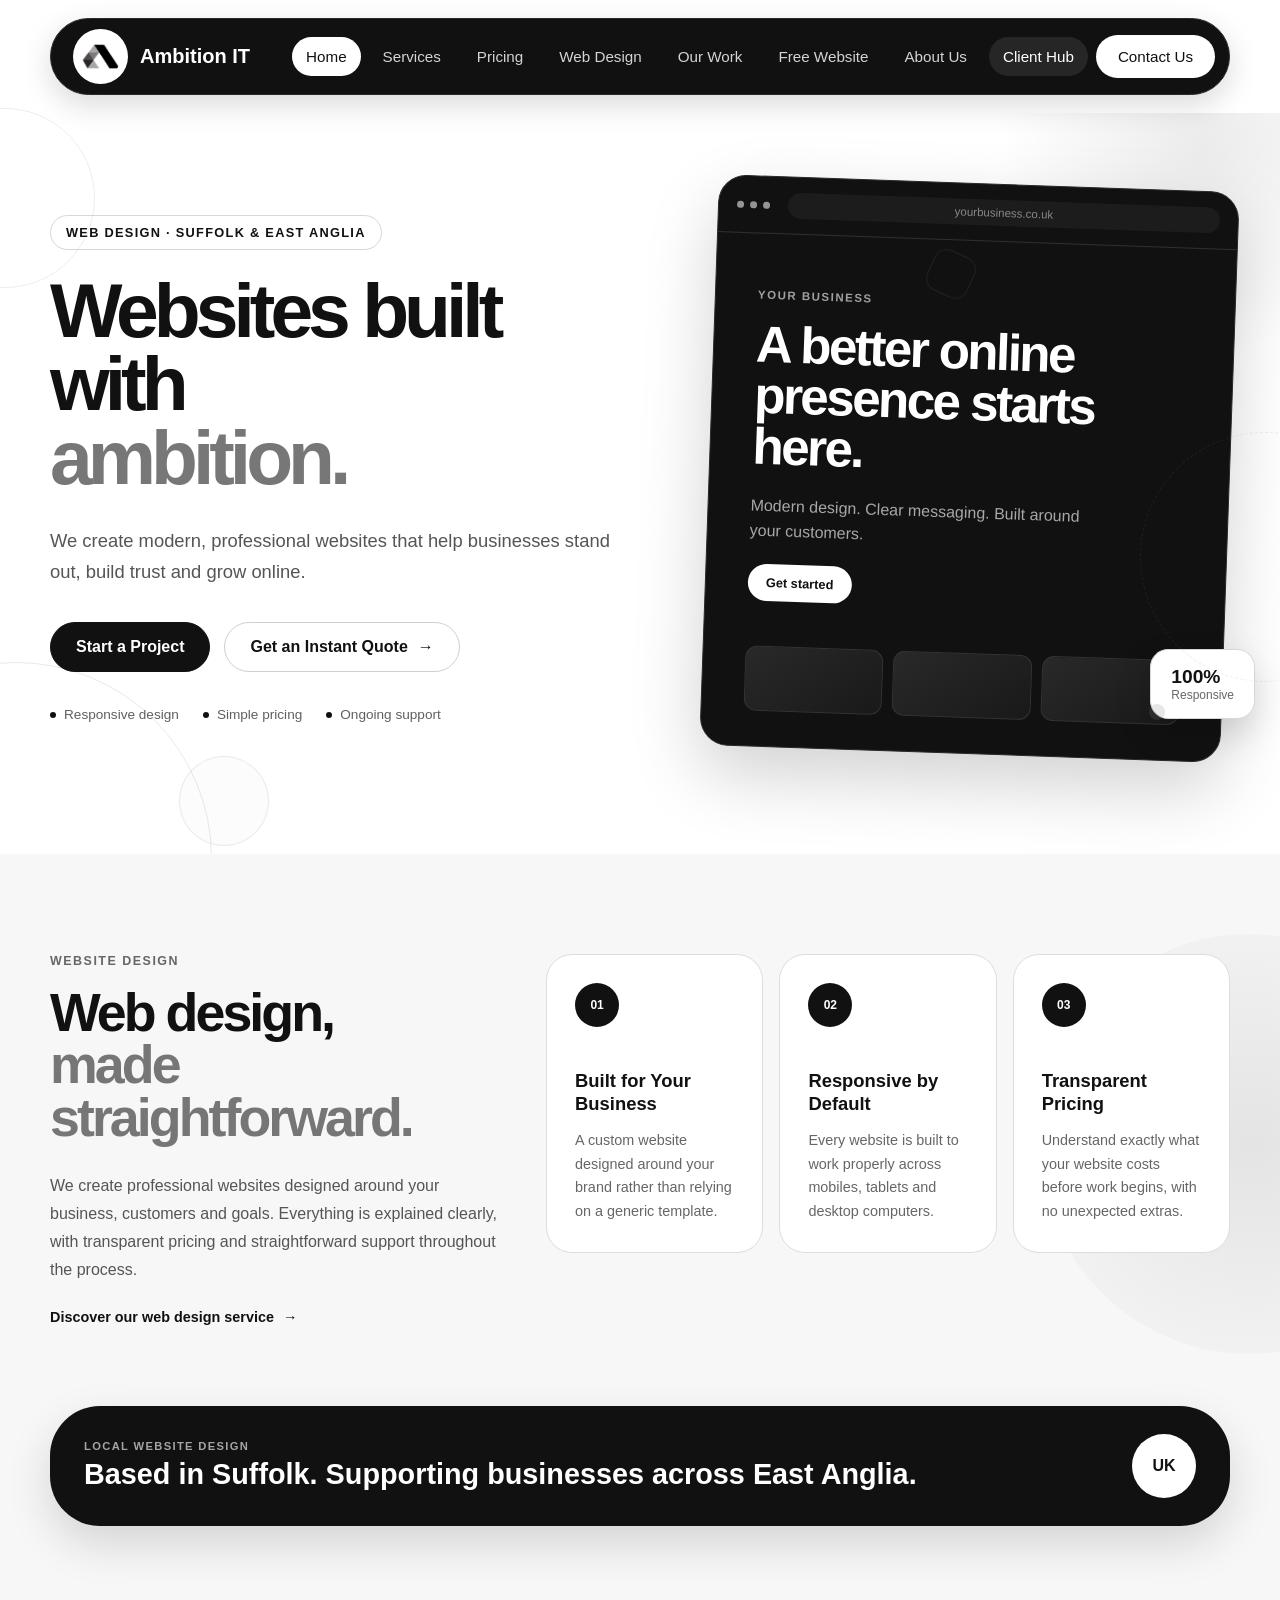
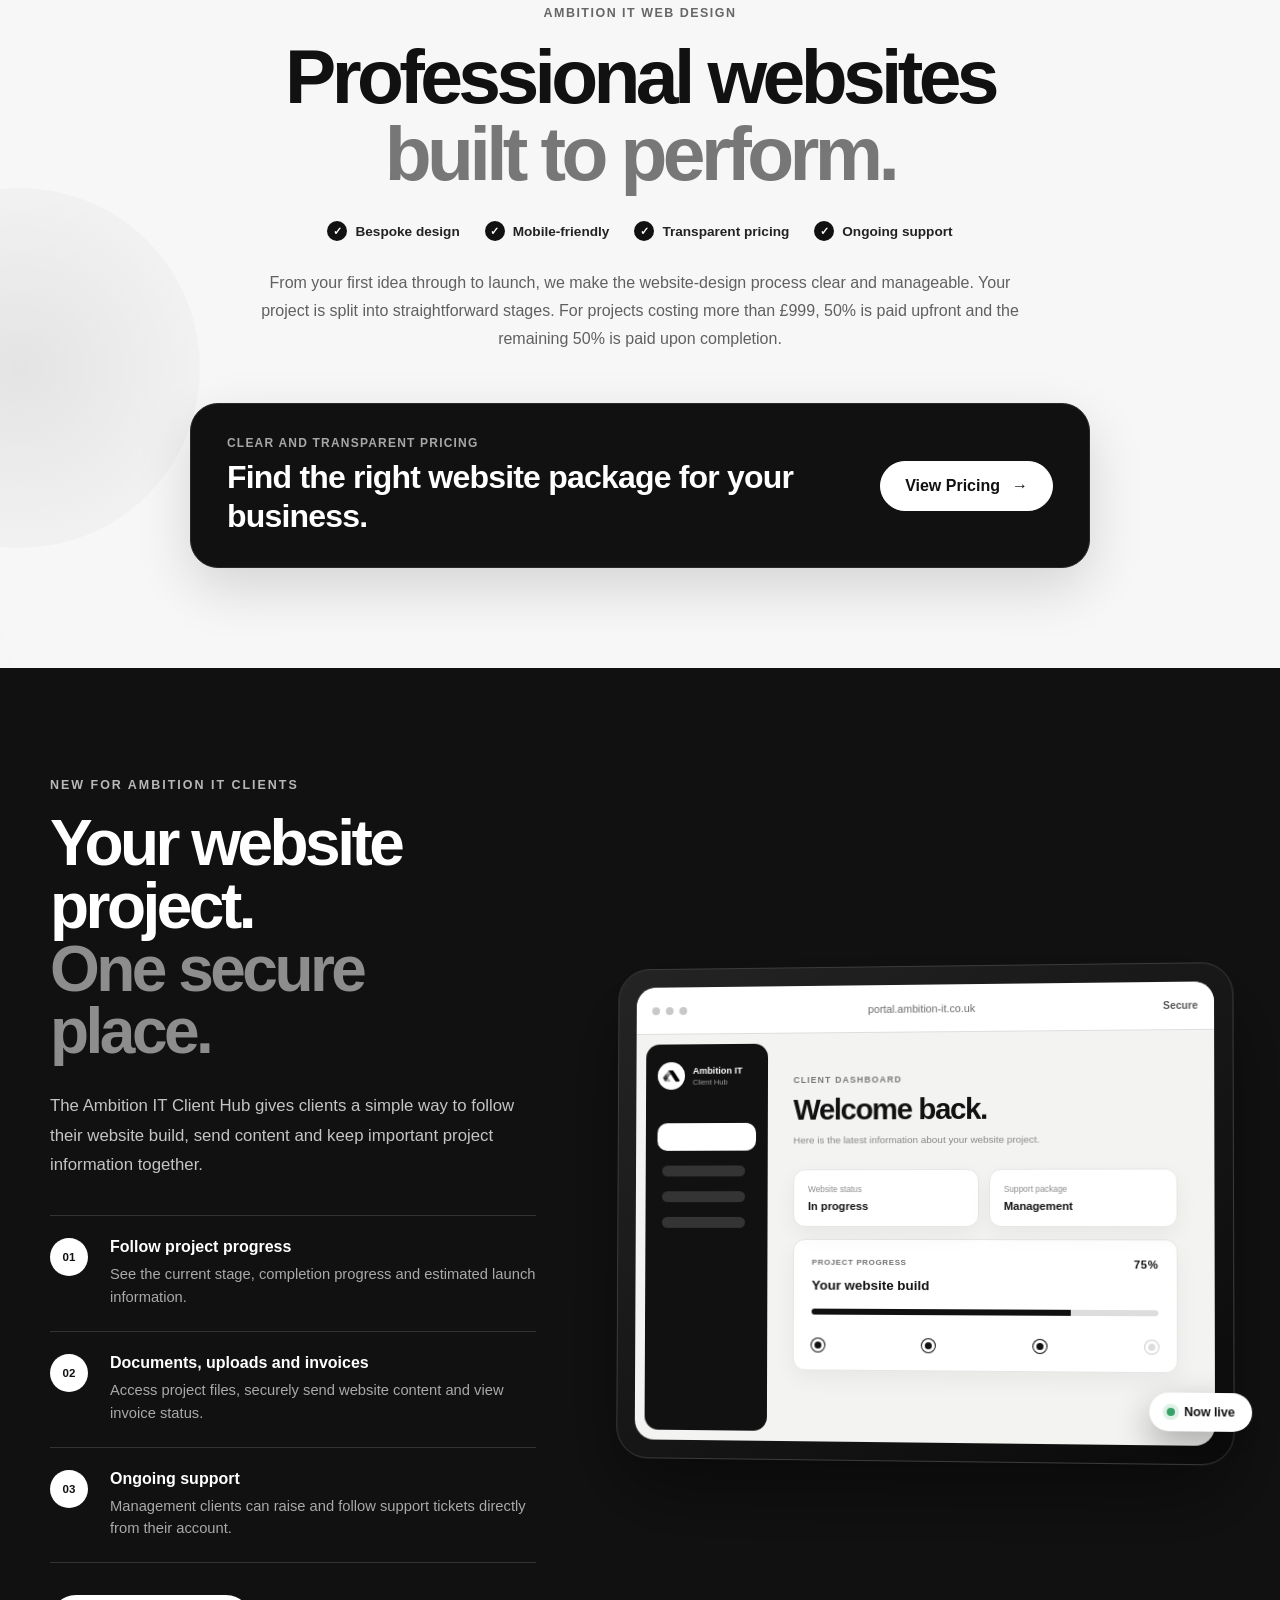
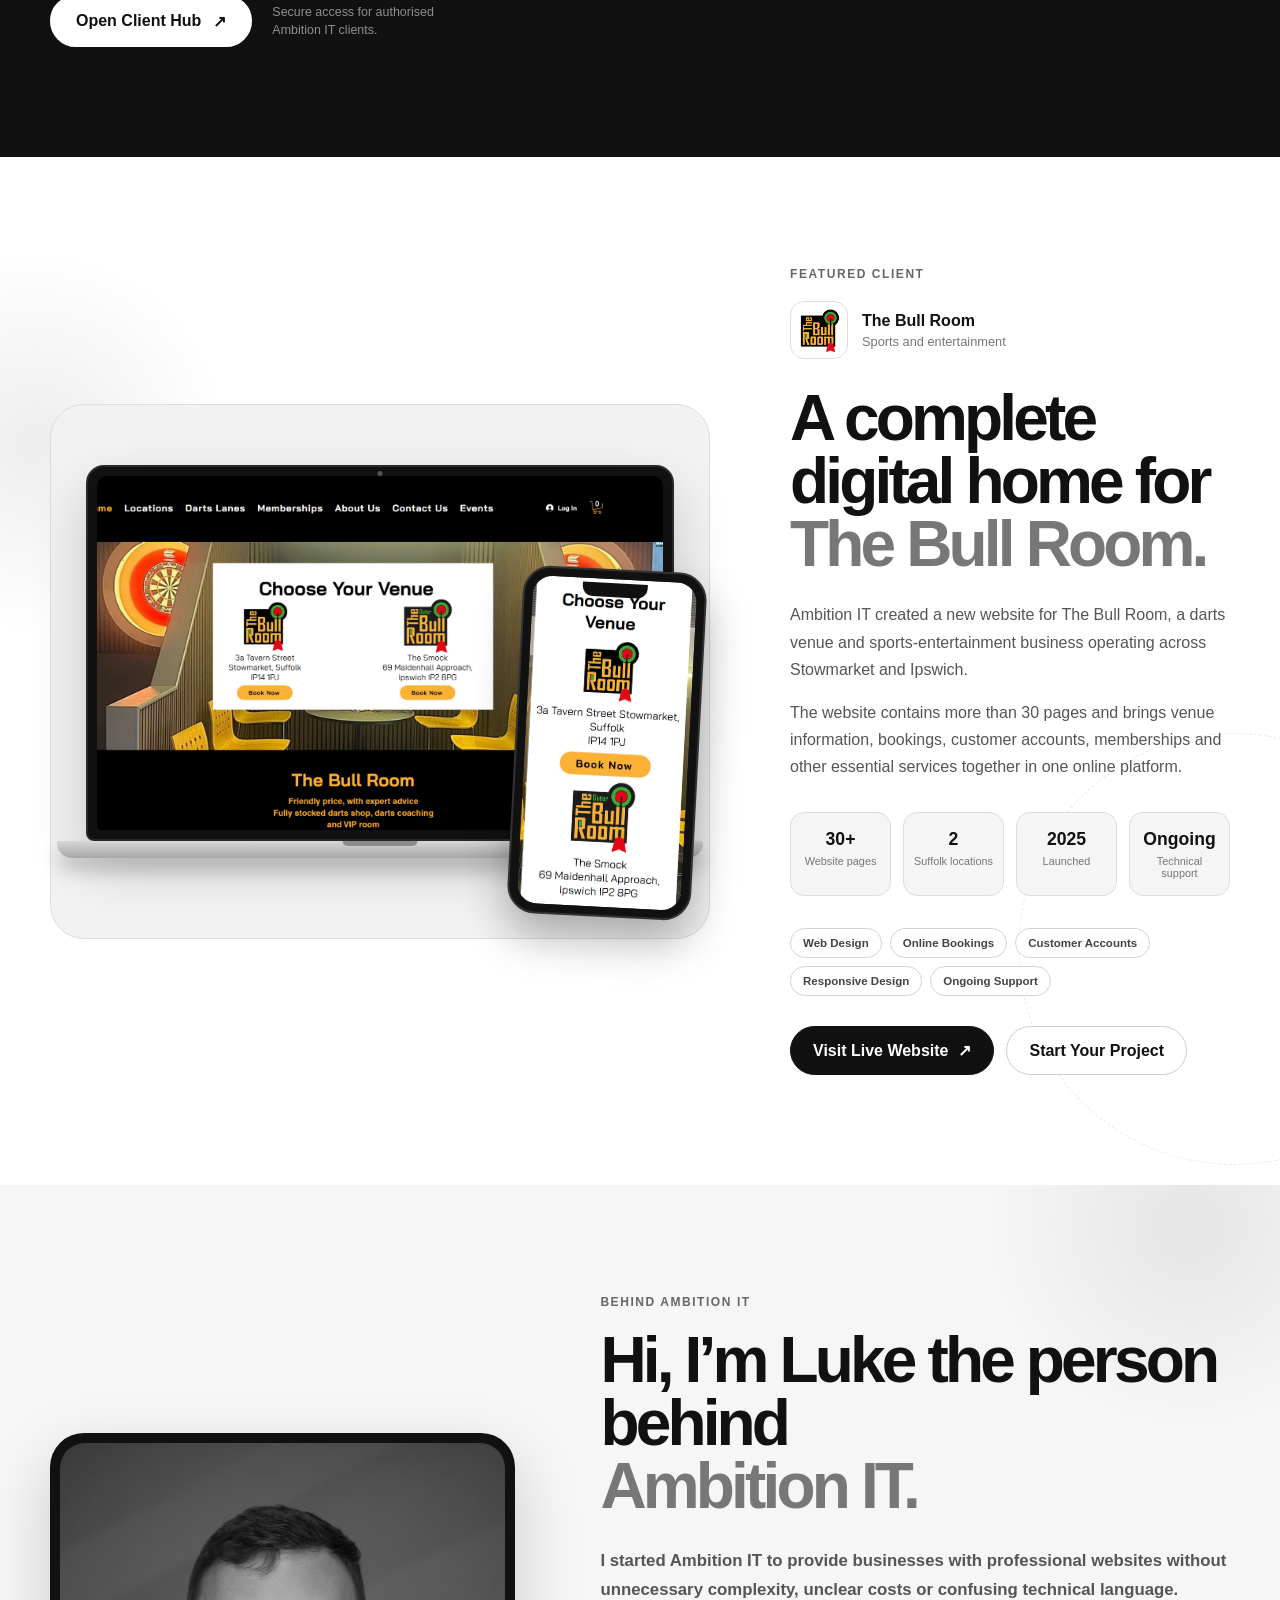
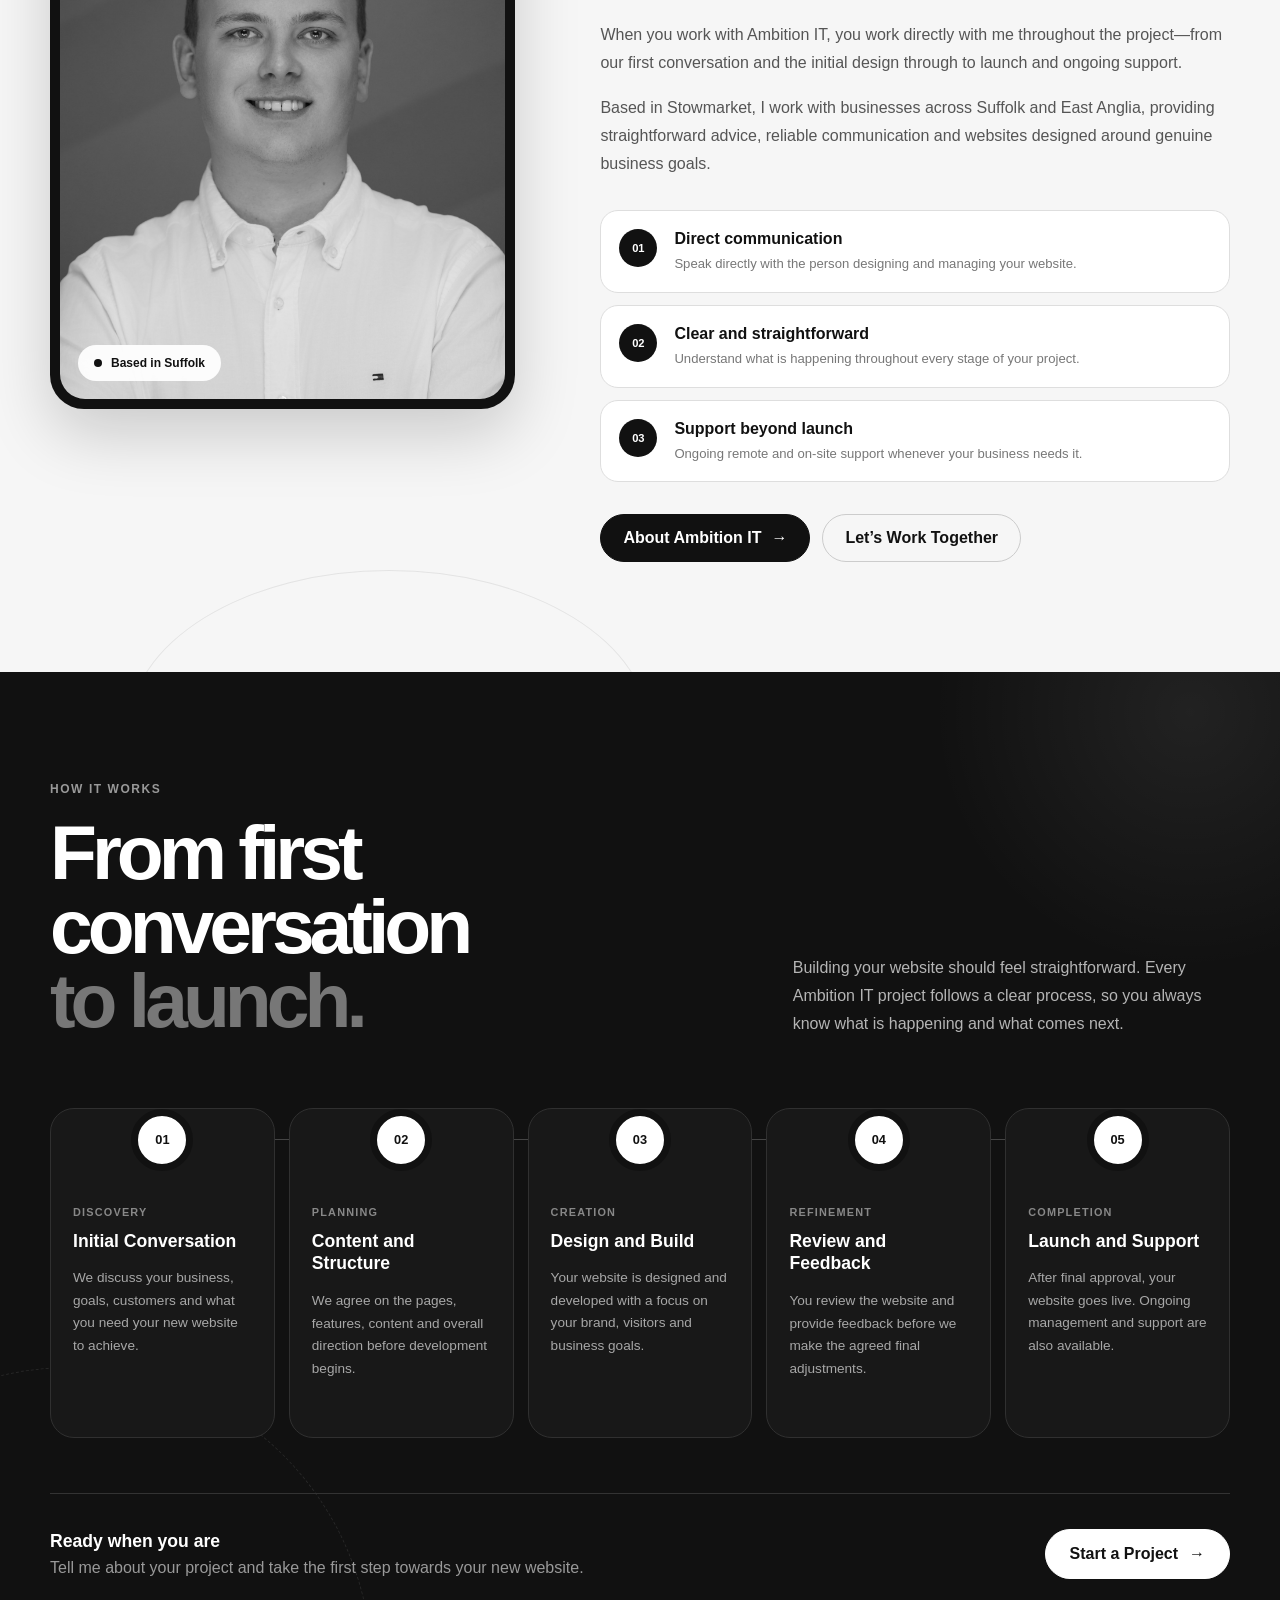
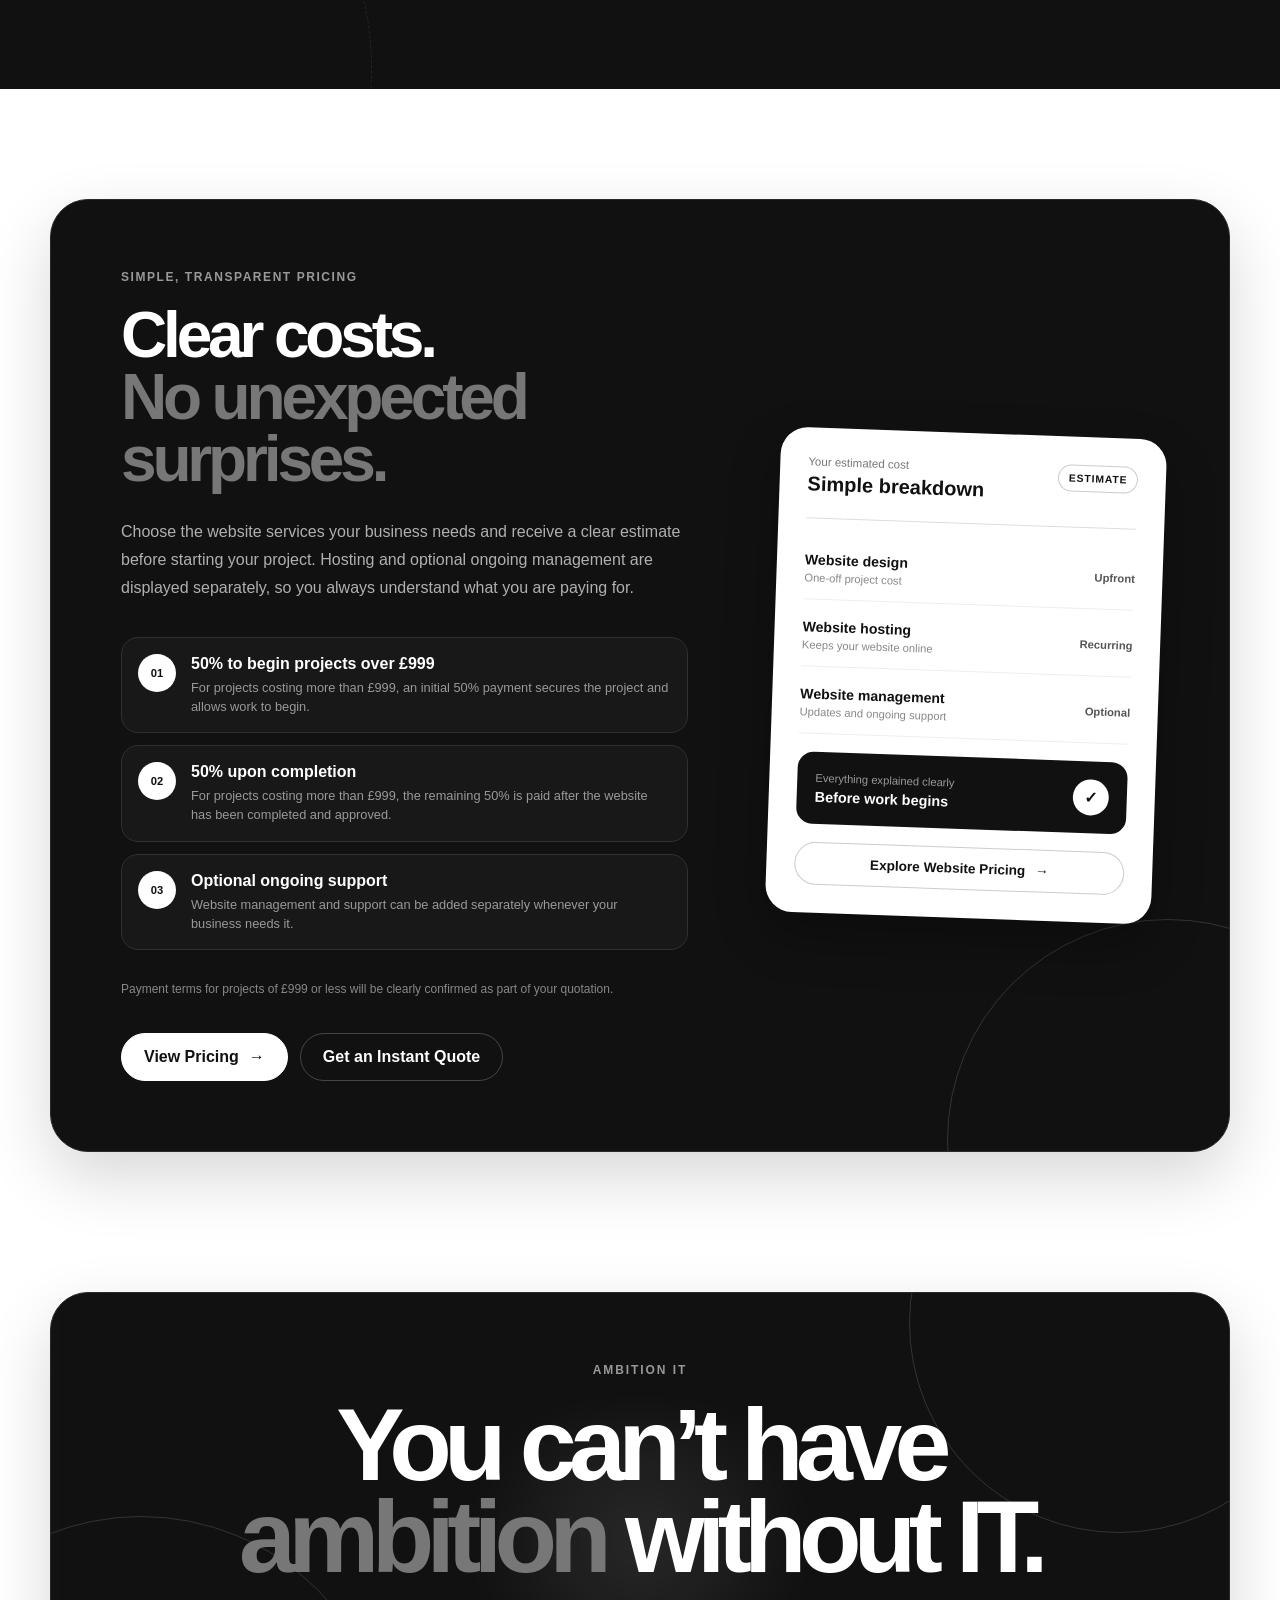
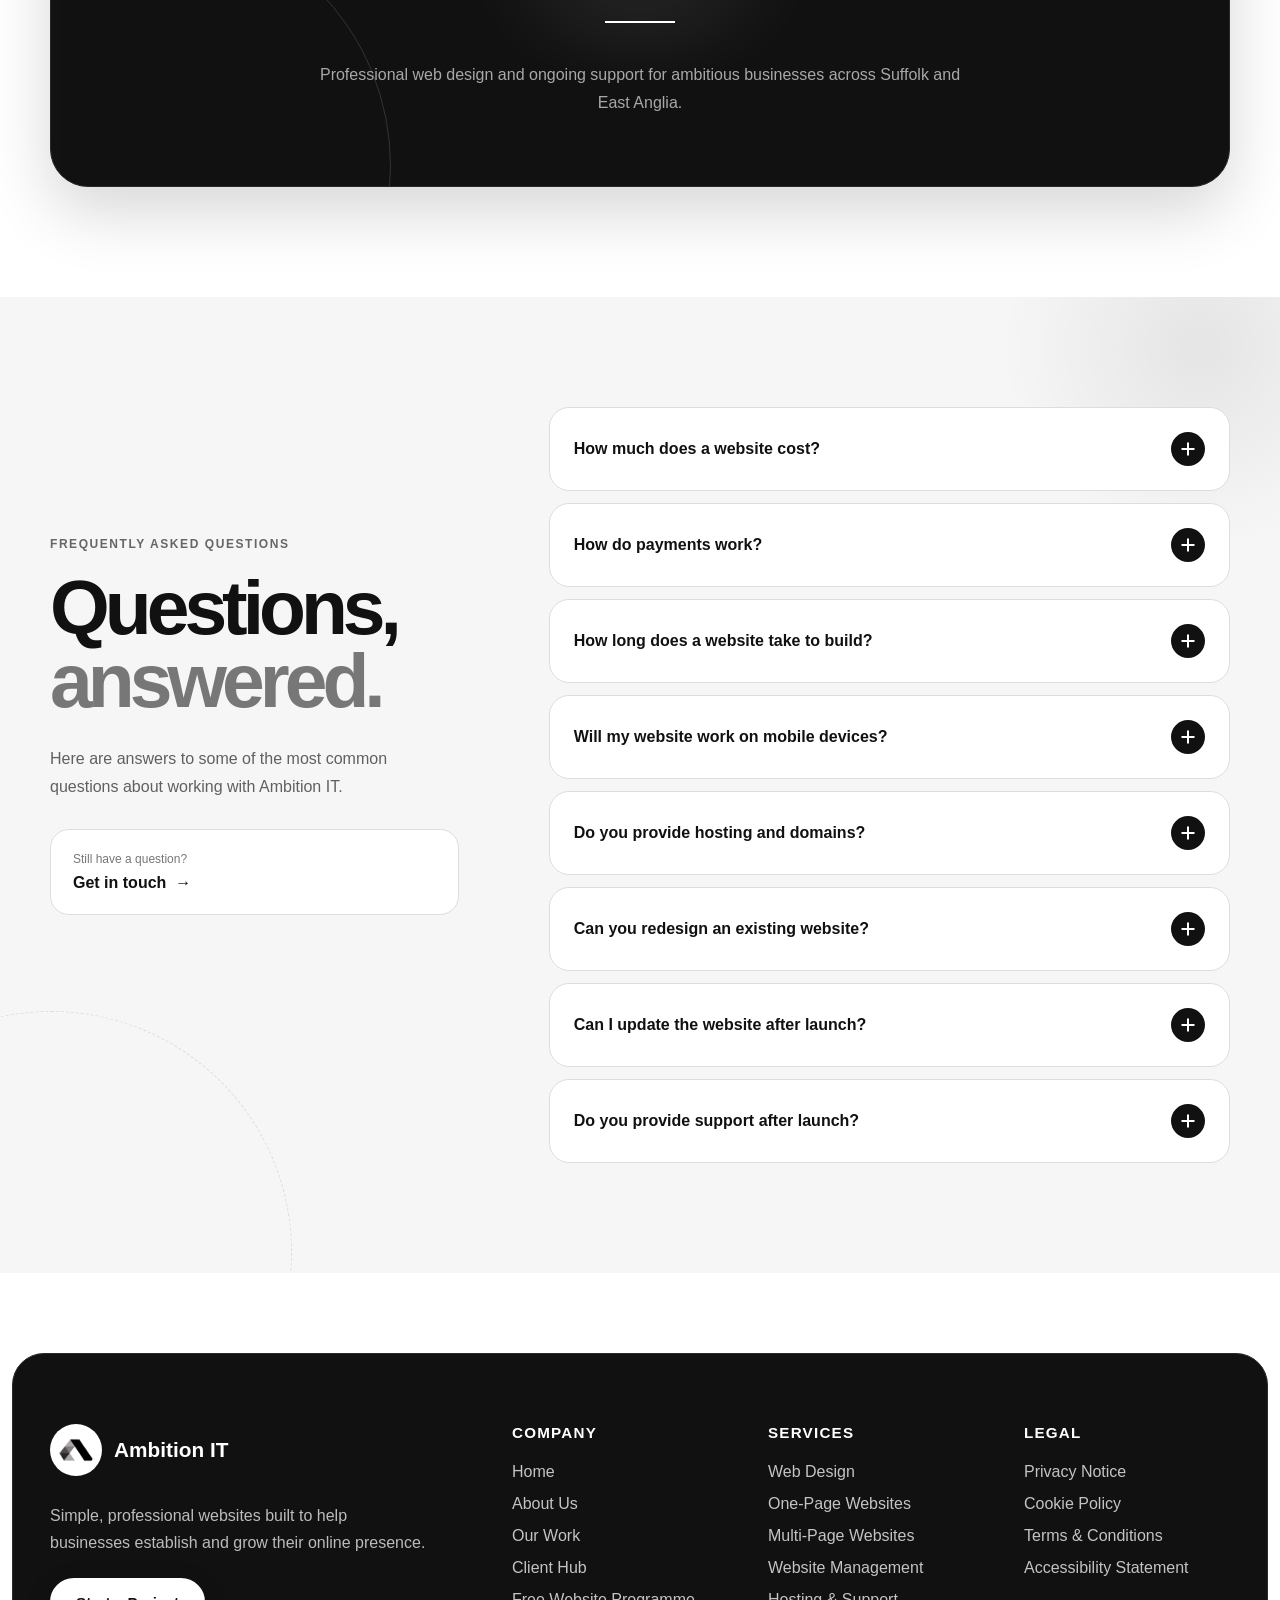
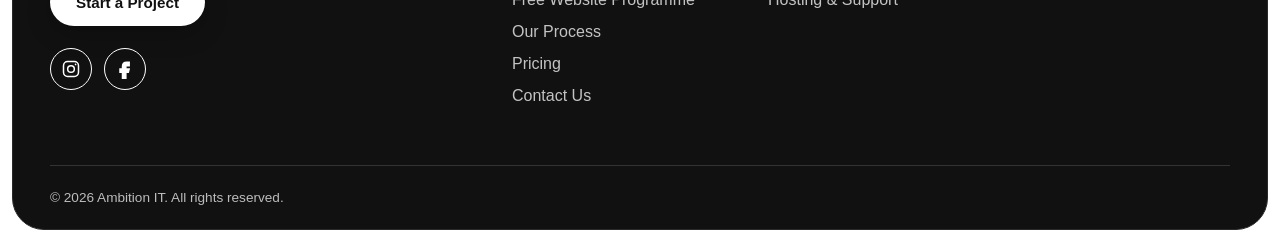
==== commit 261cb374: "Add Client Hub showcase and fix social links" ====
--- a/index.html
+++ b/index.html
@@ -84,14 +84,25 @@
                     </a>
                 </li>
 
-                <li>
-                    <a href="/pages/about.html">
-                        About Us
-                    </a>
-                </li>
-
-                <li>
-                    <a class="contact-button" href="/pages/contact.html">
+                <li>
+                    <a href="/pages/about.html">
+                        About Us
+                    </a>
+                </li>
+
+                <li>
+                    <a
+                        class="client-hub-link"
+                        href="https://portal.ambition-it.co.uk/login"
+                        target="_blank"
+                        rel="noopener noreferrer"
+                    >
+                        Client Hub
+                    </a>
+                </li>
+
+                <li>
+                    <a class="contact-button" href="/pages/contact.html">
                         Contact Us
                     </a>
                 </li>
@@ -305,8 +316,114 @@
     </div>
 
     </div>
-</section>
-<section class="featured-project" id="work">
+</section>
+<section class="client-hub-showcase" aria-labelledby="client-hub-title">
+    <div class="client-hub-container">
+        <div class="client-hub-copy">
+            <p class="client-hub-eyebrow">New for Ambition IT clients</p>
+
+            <h2 id="client-hub-title">
+                Your website project.
+                <span>One secure place.</span>
+            </h2>
+
+            <p class="client-hub-introduction">
+                The Ambition IT Client Hub gives clients a simple way to
+                follow their website build, send content and keep important
+                project information together.
+            </p>
+
+            <ul class="client-hub-features">
+                <li>
+                    <span aria-hidden="true">01</span>
+                    <div>
+                        <strong>Follow project progress</strong>
+                        <p>See the current stage, completion progress and estimated launch information.</p>
+                    </div>
+                </li>
+                <li>
+                    <span aria-hidden="true">02</span>
+                    <div>
+                        <strong>Documents, uploads and invoices</strong>
+                        <p>Access project files, securely send website content and view invoice status.</p>
+                    </div>
+                </li>
+                <li>
+                    <span aria-hidden="true">03</span>
+                    <div>
+                        <strong>Ongoing support</strong>
+                        <p>Management clients can raise and follow support tickets directly from their account.</p>
+                    </div>
+                </li>
+            </ul>
+
+            <div class="client-hub-actions">
+                <a
+                    class="client-hub-button"
+                    href="https://portal.ambition-it.co.uk/login"
+                    target="_blank"
+                    rel="noopener noreferrer"
+                >
+                    Open Client Hub
+                    <span aria-hidden="true">↗</span>
+                </a>
+                <p>Secure access for authorised Ambition IT clients.</p>
+            </div>
+        </div>
+
+        <div class="client-hub-preview" aria-label="Preview of the Ambition IT Client Hub dashboard">
+            <div class="client-hub-browser">
+                <div class="client-hub-browser-bar">
+                    <div aria-hidden="true"><span></span><span></span><span></span></div>
+                    <p>portal.ambition-it.co.uk</p>
+                    <span class="client-hub-secure">Secure</span>
+                </div>
+
+                <div class="client-hub-dashboard">
+                    <aside aria-hidden="true">
+                        <div class="client-hub-preview-brand">
+                            <img src="/imgs/ambition-it-logo-transparent-cropped.png" alt="">
+                            <div><strong>Ambition IT</strong><span>Client Hub</span></div>
+                        </div>
+                        <div class="client-hub-preview-nav active"></div>
+                        <div class="client-hub-preview-nav"></div>
+                        <div class="client-hub-preview-nav"></div>
+                        <div class="client-hub-preview-nav"></div>
+                    </aside>
+
+                    <div class="client-hub-preview-main">
+                        <p>CLIENT DASHBOARD</p>
+                        <h3>Welcome back.</h3>
+                        <span class="client-hub-preview-subtitle">Here is the latest information about your website project.</span>
+
+                        <div class="client-hub-preview-cards">
+                            <div><span>Website status</span><strong>In progress</strong></div>
+                            <div><span>Support package</span><strong>Management</strong></div>
+                        </div>
+
+                        <div class="client-hub-progress-card">
+                            <div><span>PROJECT PROGRESS</span><strong>75%</strong></div>
+                            <h4>Your website build</h4>
+                            <div class="client-hub-progress-track"><span></span></div>
+                            <div class="client-hub-milestones" aria-hidden="true">
+                                <span class="complete"></span>
+                                <span class="complete"></span>
+                                <span class="complete"></span>
+                                <span></span>
+                            </div>
+                        </div>
+                    </div>
+                </div>
+            </div>
+
+            <div class="client-hub-live-badge">
+                <span></span>
+                Now live
+            </div>
+        </div>
+    </div>
+</section>
+<section class="featured-project" id="work">
     <div class="featured-project-container">
 
         <div class="project-visuals">
--- a/styles/main.css
+++ b/styles/main.css
@@ -111,6 +111,11 @@
 .nav-links .contact-button:hover {
     color: #ffffff;
     background-color: #333333;
+}
+
+.nav-links .client-hub-link {
+    color: #ffffff;
+    background-color: #262626;
 }
 
 /* Mobile menu button */
@@ -229,7 +234,7 @@
 
     /* Open mobile menu */
     .nav-links.is-open {
-        max-height: 620px;
+        max-height: 680px;
         padding: 16px;
 
         visibility: visible;
@@ -1395,6 +1400,504 @@
     }
 }
 
+
+/* =========================
+   Client Hub Showcase
+========================= */
+
+.client-hub-showcase {
+    padding: 110px 24px;
+    color: #ffffff;
+    background: #111111;
+}
+
+.client-hub-container {
+    display: grid;
+    grid-template-columns: minmax(0, 0.88fr) minmax(520px, 1.12fr);
+    align-items: center;
+    gap: 76px;
+    width: 100%;
+    max-width: 1180px;
+    margin: 0 auto;
+}
+
+.client-hub-eyebrow {
+    margin: 0 0 20px;
+    color: #b8b8b8;
+    font-size: 0.78rem;
+    font-weight: 700;
+    letter-spacing: 0.16em;
+    text-transform: uppercase;
+}
+
+.client-hub-copy h2 {
+    max-width: 620px;
+    margin: 0;
+    font-size: clamp(2.5rem, 5vw, 4.7rem);
+    line-height: 0.98;
+    letter-spacing: -0.055em;
+}
+
+.client-hub-copy h2 span {
+    display: block;
+    color: #8d8d8d;
+}
+
+.client-hub-introduction {
+    max-width: 590px;
+    margin: 28px 0 36px;
+    color: #c4c4c4;
+    font-size: 1.05rem;
+    line-height: 1.75;
+}
+
+.client-hub-features {
+    display: grid;
+    gap: 0;
+    margin: 0;
+    padding: 0;
+    list-style: none;
+    border-top: 1px solid #333333;
+}
+
+.client-hub-features li {
+    display: grid;
+    grid-template-columns: 42px 1fr;
+    gap: 18px;
+    padding: 22px 0;
+    border-bottom: 1px solid #333333;
+}
+
+.client-hub-features li > span {
+    display: flex;
+    align-items: center;
+    justify-content: center;
+    width: 38px;
+    height: 38px;
+    color: #111111;
+    font-size: 0.72rem;
+    font-weight: 800;
+    background: #ffffff;
+    border-radius: 50%;
+}
+
+.client-hub-features strong {
+    display: block;
+    margin: 0 0 7px;
+    font-size: 1rem;
+}
+
+.client-hub-features p {
+    margin: 0;
+    color: #a9a9a9;
+    font-size: 0.92rem;
+    line-height: 1.55;
+}
+
+.client-hub-actions {
+    display: flex;
+    align-items: center;
+    gap: 20px;
+    margin-top: 32px;
+}
+
+.client-hub-button {
+    display: inline-flex;
+    align-items: center;
+    justify-content: center;
+    gap: 12px;
+    min-height: 52px;
+    padding: 14px 24px;
+    color: #111111;
+    font-weight: 700;
+    text-decoration: none;
+    background: #ffffff;
+    border: 2px solid #ffffff;
+    border-radius: 999px;
+    transition: color 0.2s ease, background-color 0.2s ease, transform 0.2s ease;
+}
+
+.client-hub-button:hover {
+    color: #ffffff;
+    background: transparent;
+    transform: translateY(-3px);
+}
+
+.client-hub-actions p {
+    max-width: 180px;
+    margin: 0;
+    color: #8f8f8f;
+    font-size: 0.78rem;
+    line-height: 1.45;
+}
+
+.client-hub-preview {
+    position: relative;
+    min-width: 0;
+    padding: 18px;
+    background: linear-gradient(145deg, #242424, #0a0a0a);
+    border: 1px solid #3b3b3b;
+    border-radius: 32px;
+    box-shadow: 0 35px 80px rgba(0, 0, 0, 0.45);
+    transform: perspective(1400px) rotateY(-4deg) rotateX(1deg);
+}
+
+.client-hub-browser {
+    overflow: hidden;
+    color: #111111;
+    background: #f3f3f1;
+    border-radius: 20px;
+}
+
+.client-hub-browser-bar {
+    display: grid;
+    grid-template-columns: 70px 1fr 70px;
+    align-items: center;
+    gap: 12px;
+    height: 48px;
+    padding: 0 16px;
+    background: #ffffff;
+    border-bottom: 1px solid #dedede;
+}
+
+.client-hub-browser-bar > div {
+    display: flex;
+    gap: 6px;
+}
+
+.client-hub-browser-bar > div span {
+    width: 8px;
+    height: 8px;
+    background: #c8c8c8;
+    border-radius: 50%;
+}
+
+.client-hub-browser-bar p {
+    margin: 0;
+    color: #6b6b6b;
+    font-size: 0.67rem;
+    text-align: center;
+}
+
+.client-hub-secure {
+    color: #585858;
+    font-size: 0.64rem;
+    font-weight: 700;
+    text-align: right;
+}
+
+.client-hub-dashboard {
+    display: grid;
+    grid-template-columns: 125px 1fr;
+    min-height: 410px;
+    padding: 10px;
+}
+
+.client-hub-dashboard aside {
+    padding: 18px 12px;
+    background: #111111;
+    border-radius: 14px;
+}
+
+.client-hub-preview-brand {
+    display: flex;
+    align-items: center;
+    gap: 8px;
+    margin-bottom: 34px;
+    color: #ffffff;
+}
+
+.client-hub-preview-brand img {
+    width: 28px;
+    height: 28px;
+    padding: 4px;
+    object-fit: contain;
+    background: #ffffff;
+    border-radius: 50%;
+}
+
+.client-hub-preview-brand strong,
+.client-hub-preview-brand span {
+    display: block;
+    white-space: nowrap;
+}
+
+.client-hub-preview-brand strong {
+    font-size: 0.58rem;
+}
+
+.client-hub-preview-brand span {
+    margin-top: 2px;
+    color: #9b9b9b;
+    font-size: 0.48rem;
+}
+
+.client-hub-preview-nav {
+    width: 84%;
+    height: 11px;
+    margin: 0 0 15px 5px;
+    background: #343434;
+    border-radius: 10px;
+}
+
+.client-hub-preview-nav.active {
+    width: 100%;
+    height: 28px;
+    margin-left: 0;
+    background: #ffffff;
+}
+
+.client-hub-preview-main {
+    min-width: 0;
+    padding: 32px 26px;
+}
+
+.client-hub-preview-main > p {
+    margin: 0 0 8px;
+    color: #777777;
+    font-size: 0.55rem;
+    font-weight: 800;
+    letter-spacing: 0.13em;
+}
+
+.client-hub-preview-main h3 {
+    margin: 0 0 8px;
+    font-size: clamp(1.4rem, 2.3vw, 2.2rem);
+    letter-spacing: -0.045em;
+}
+
+.client-hub-preview-subtitle {
+    display: block;
+    color: #888888;
+    font-size: 0.62rem;
+}
+
+.client-hub-preview-cards {
+    display: grid;
+    grid-template-columns: repeat(2, 1fr);
+    gap: 10px;
+    margin: 24px 0 12px;
+}
+
+.client-hub-preview-cards div,
+.client-hub-progress-card {
+    background: #ffffff;
+    border: 1px solid #e5e5e5;
+    border-radius: 12px;
+    box-shadow: 0 8px 22px rgba(0, 0, 0, 0.05);
+}
+
+.client-hub-preview-cards div {
+    padding: 14px;
+}
+
+.client-hub-preview-cards span,
+.client-hub-preview-cards strong {
+    display: block;
+}
+
+.client-hub-preview-cards span {
+    margin-bottom: 6px;
+    color: #8a8a8a;
+    font-size: 0.52rem;
+}
+
+.client-hub-preview-cards strong {
+    font-size: 0.7rem;
+}
+
+.client-hub-progress-card {
+    padding: 18px;
+}
+
+.client-hub-progress-card > div:first-child {
+    display: flex;
+    justify-content: space-between;
+    color: #707070;
+    font-size: 0.5rem;
+    font-weight: 800;
+    letter-spacing: 0.08em;
+}
+
+.client-hub-progress-card > div:first-child strong {
+    color: #111111;
+    font-size: 0.7rem;
+}
+
+.client-hub-progress-card h4 {
+    margin: 8px 0 16px;
+    font-size: 0.84rem;
+}
+
+.client-hub-progress-track {
+    height: 6px;
+    overflow: hidden;
+    background: #dddddd;
+    border-radius: 99px;
+}
+
+.client-hub-progress-track span {
+    display: block;
+    width: 75%;
+    height: 100%;
+    background: #111111;
+}
+
+.client-hub-milestones {
+    display: flex;
+    justify-content: space-between;
+    margin-top: 24px;
+}
+
+.client-hub-milestones span {
+    width: 13px;
+    height: 13px;
+    background: #dddddd;
+    border: 3px solid #ffffff;
+    border-radius: 50%;
+    box-shadow: 0 0 0 1px #cfcfcf;
+}
+
+.client-hub-milestones span.complete {
+    background: #111111;
+    box-shadow: 0 0 0 1px #111111;
+}
+
+.client-hub-live-badge {
+    position: absolute;
+    right: -18px;
+    bottom: 32px;
+    display: flex;
+    align-items: center;
+    gap: 9px;
+    padding: 12px 17px;
+    color: #111111;
+    font-size: 0.76rem;
+    font-weight: 800;
+    background: #ffffff;
+    border-radius: 999px;
+    box-shadow: 0 14px 35px rgba(0, 0, 0, 0.32);
+}
+
+.client-hub-live-badge span {
+    width: 8px;
+    height: 8px;
+    background: #38a169;
+    border-radius: 50%;
+    box-shadow: 0 0 0 4px rgba(56, 161, 105, 0.16);
+}
+
+@media (max-width: 1050px) {
+    .client-hub-container {
+        grid-template-columns: 1fr;
+        gap: 62px;
+    }
+
+    .client-hub-copy {
+        max-width: 720px;
+    }
+
+    .client-hub-preview {
+        width: 100%;
+        max-width: 760px;
+        margin: 0 auto;
+        transform: none;
+    }
+}
+
+@media (max-width: 650px) {
+    .client-hub-showcase {
+        padding: 76px 18px;
+    }
+
+    .client-hub-copy h2 {
+        font-size: clamp(2.45rem, 13vw, 3.6rem);
+    }
+
+    .client-hub-actions {
+        align-items: flex-start;
+        flex-direction: column;
+    }
+
+    .client-hub-actions p {
+        max-width: none;
+    }
+
+    .client-hub-preview {
+        padding: 9px;
+        border-radius: 22px;
+    }
+
+    .client-hub-browser {
+        border-radius: 15px;
+    }
+
+    .client-hub-browser-bar {
+        grid-template-columns: 42px 1fr 42px;
+        padding: 0 10px;
+    }
+
+    .client-hub-browser-bar p {
+        overflow: hidden;
+        text-overflow: ellipsis;
+        white-space: nowrap;
+    }
+
+    .client-hub-dashboard {
+        grid-template-columns: 58px 1fr;
+        min-height: 315px;
+        padding: 6px;
+    }
+
+    .client-hub-dashboard aside {
+        padding: 12px 8px;
+    }
+
+    .client-hub-preview-brand {
+        justify-content: center;
+        margin-bottom: 24px;
+    }
+
+    .client-hub-preview-brand div {
+        display: none;
+    }
+
+    .client-hub-preview-nav {
+        width: 70%;
+        height: 8px;
+        margin: 0 auto 13px;
+    }
+
+    .client-hub-preview-nav.active {
+        width: 100%;
+        height: 24px;
+    }
+
+    .client-hub-preview-main {
+        padding: 24px 12px;
+    }
+
+    .client-hub-preview-cards {
+        margin-top: 18px;
+    }
+
+    .client-hub-preview-cards div {
+        padding: 10px;
+    }
+
+    .client-hub-progress-card {
+        padding: 13px;
+    }
+
+    .client-hub-milestones {
+        margin-top: 17px;
+    }
+
+    .client-hub-live-badge {
+        right: 8px;
+        bottom: -18px;
+    }
+}
 
 /* =========================
    Featured Project
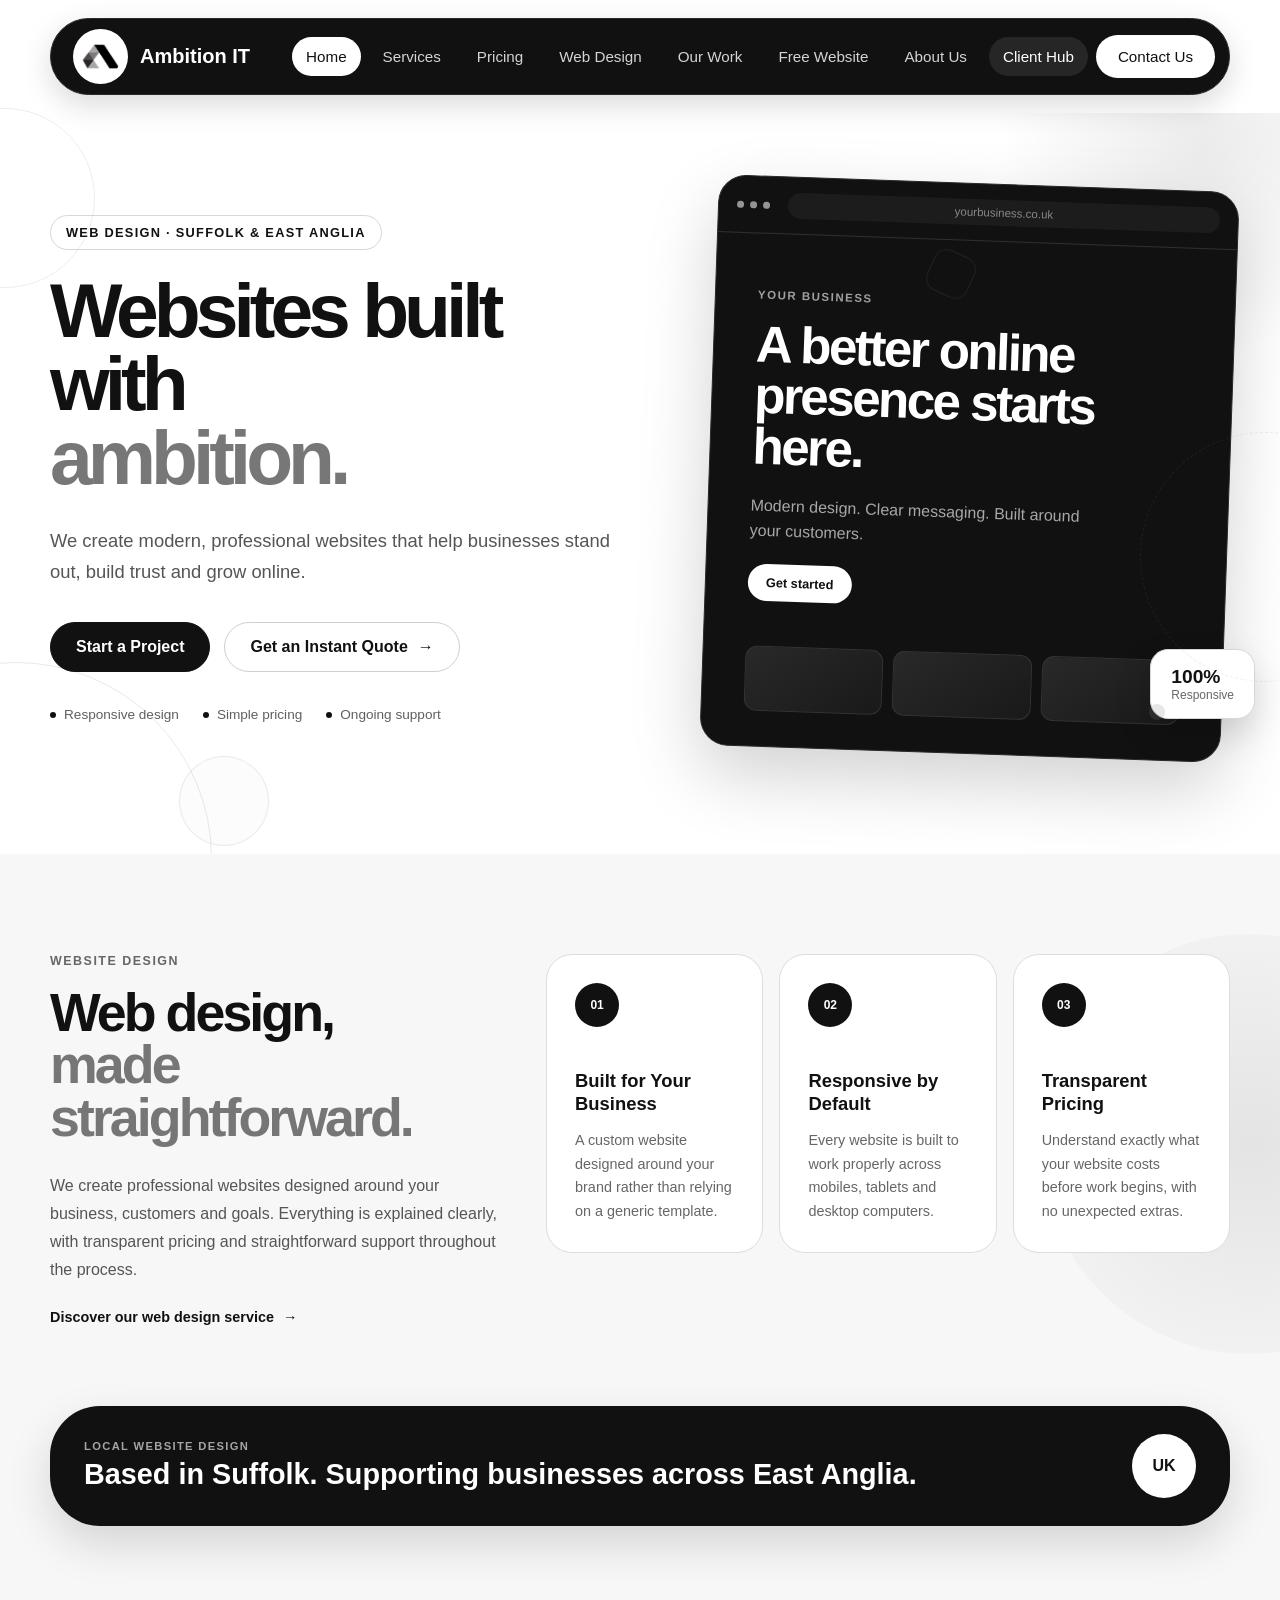
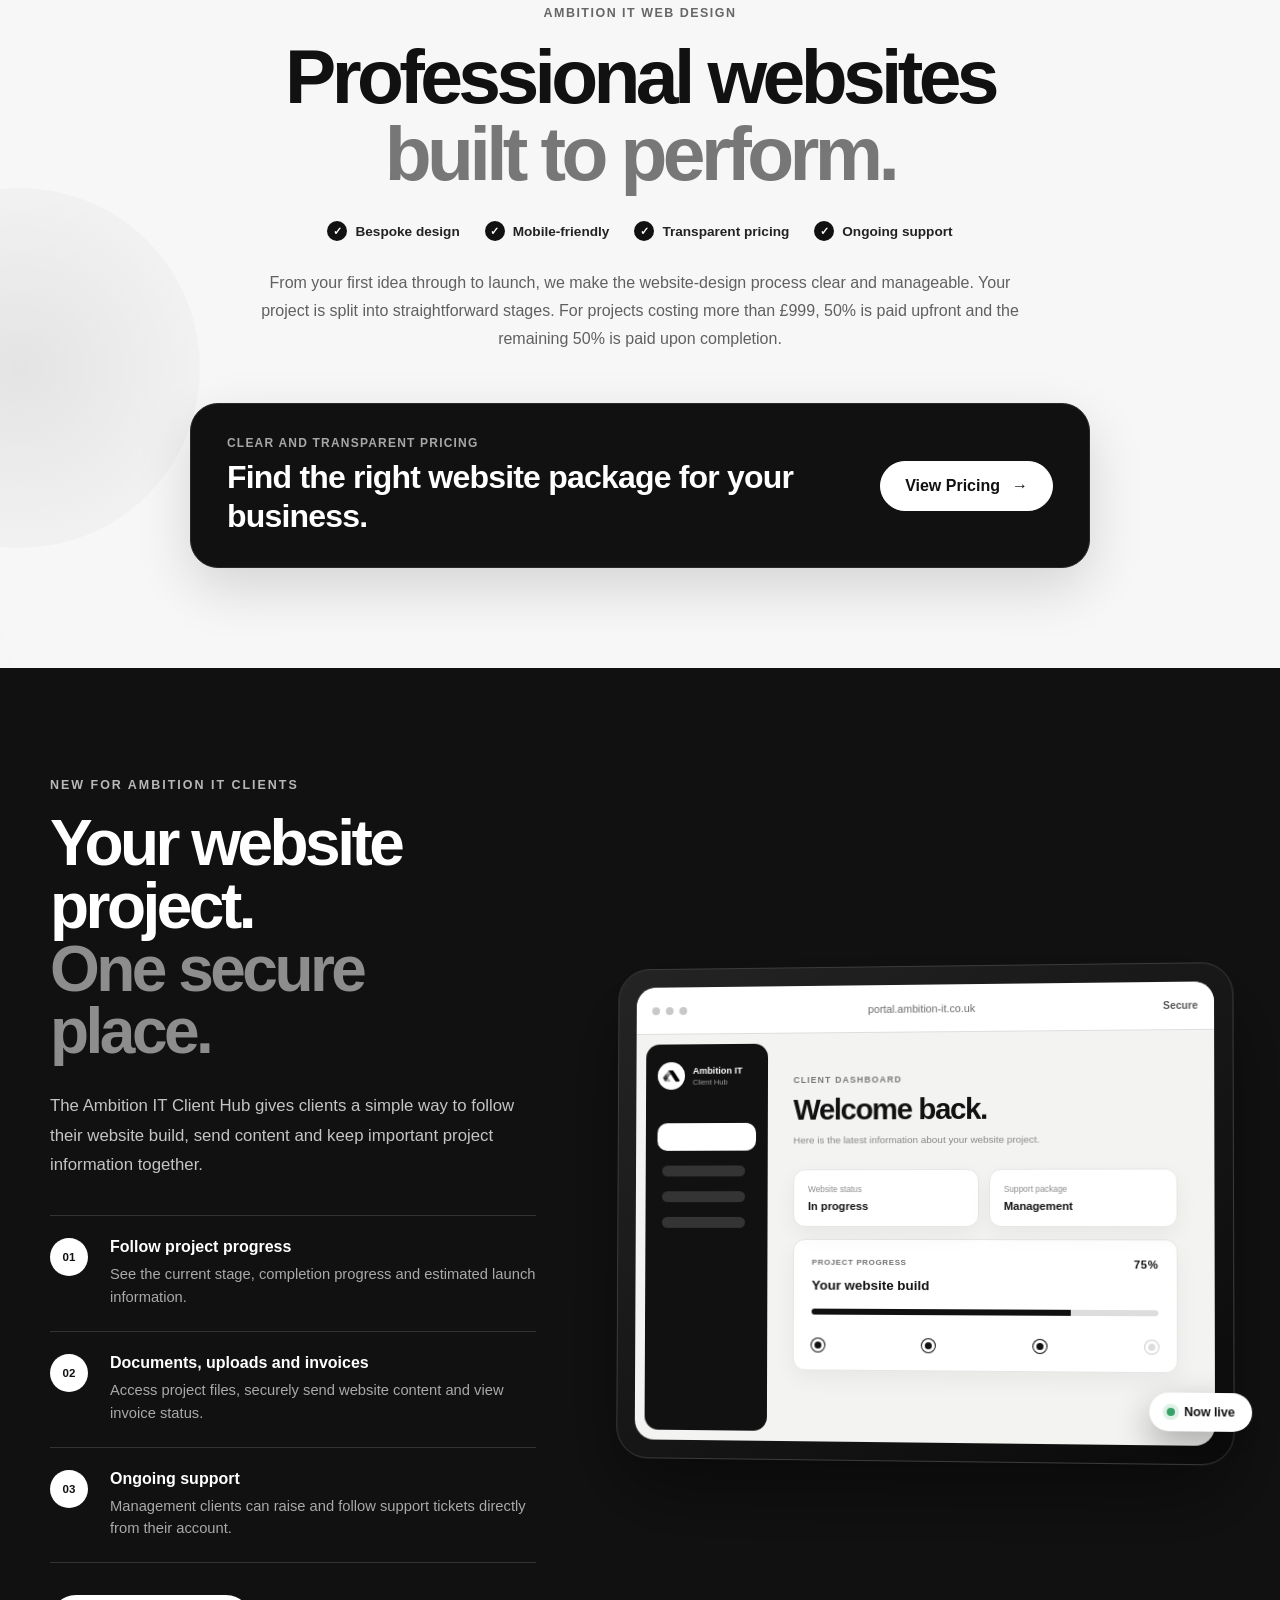
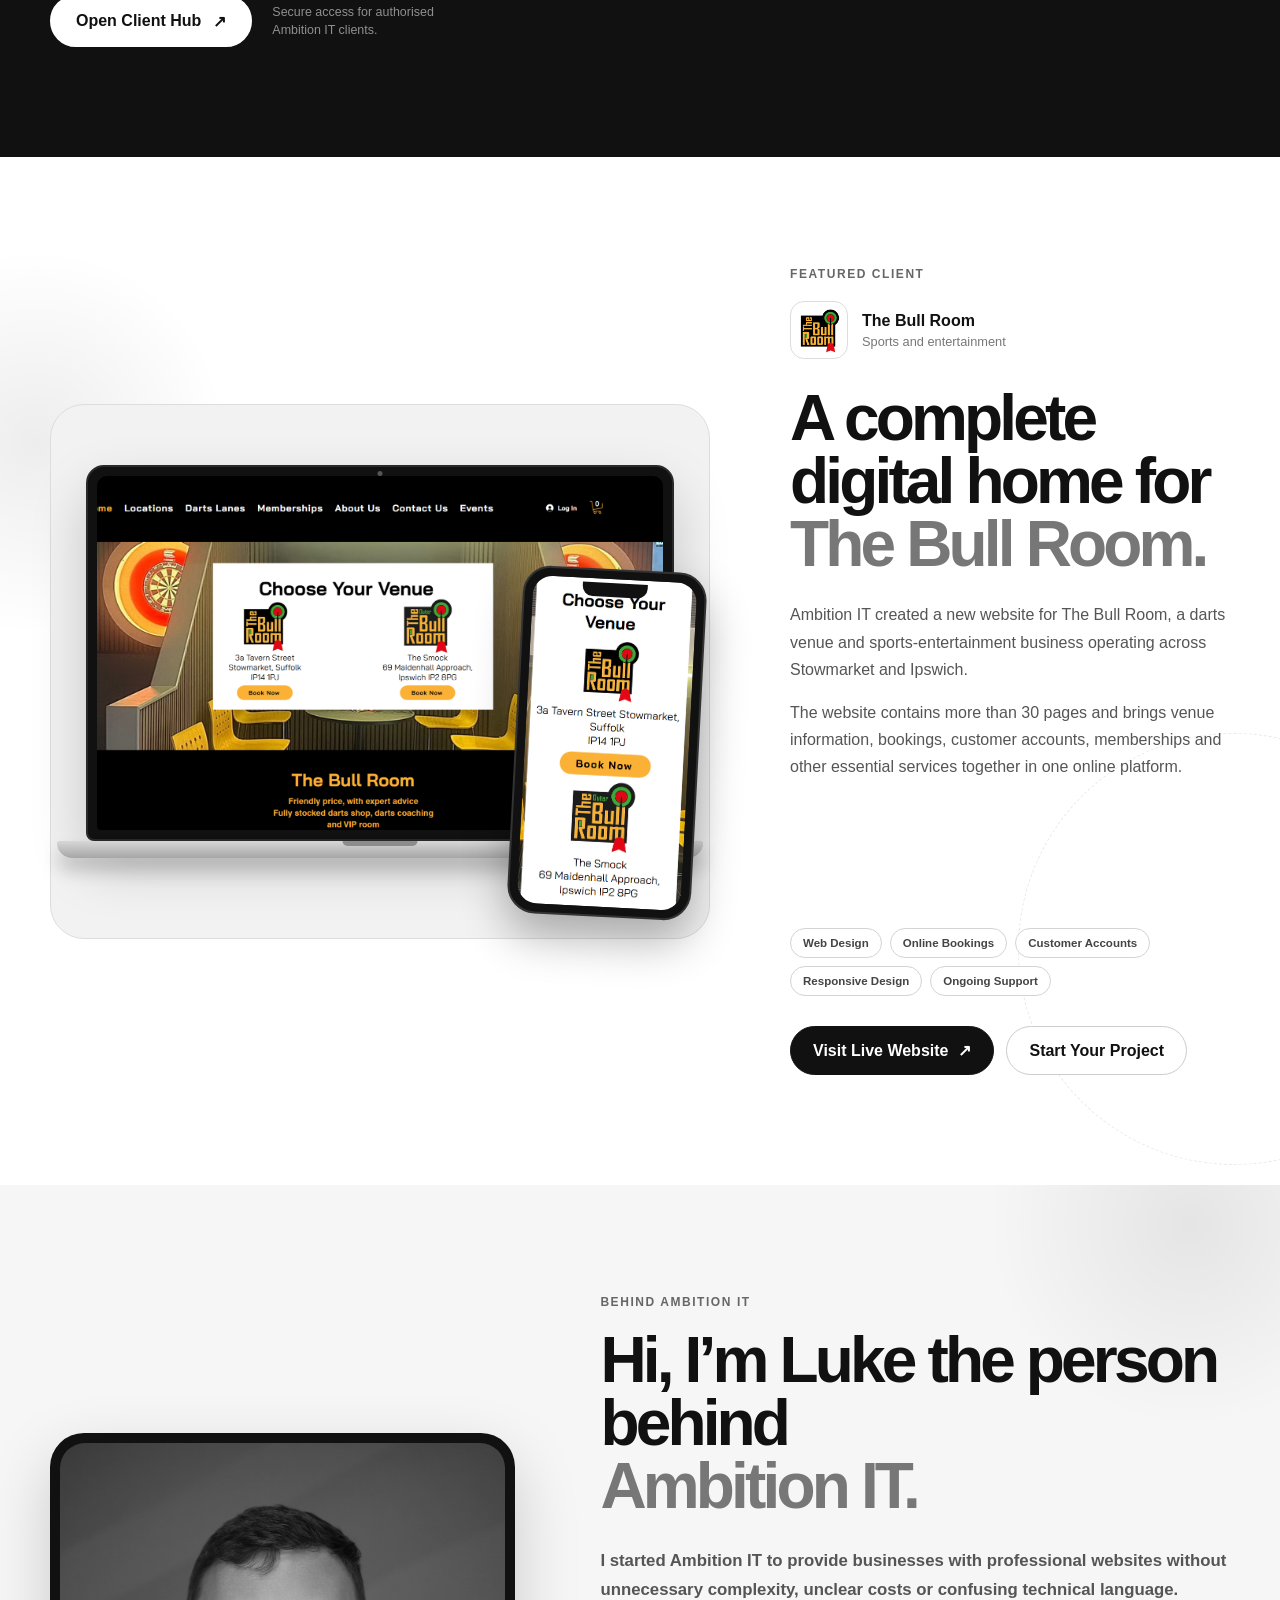
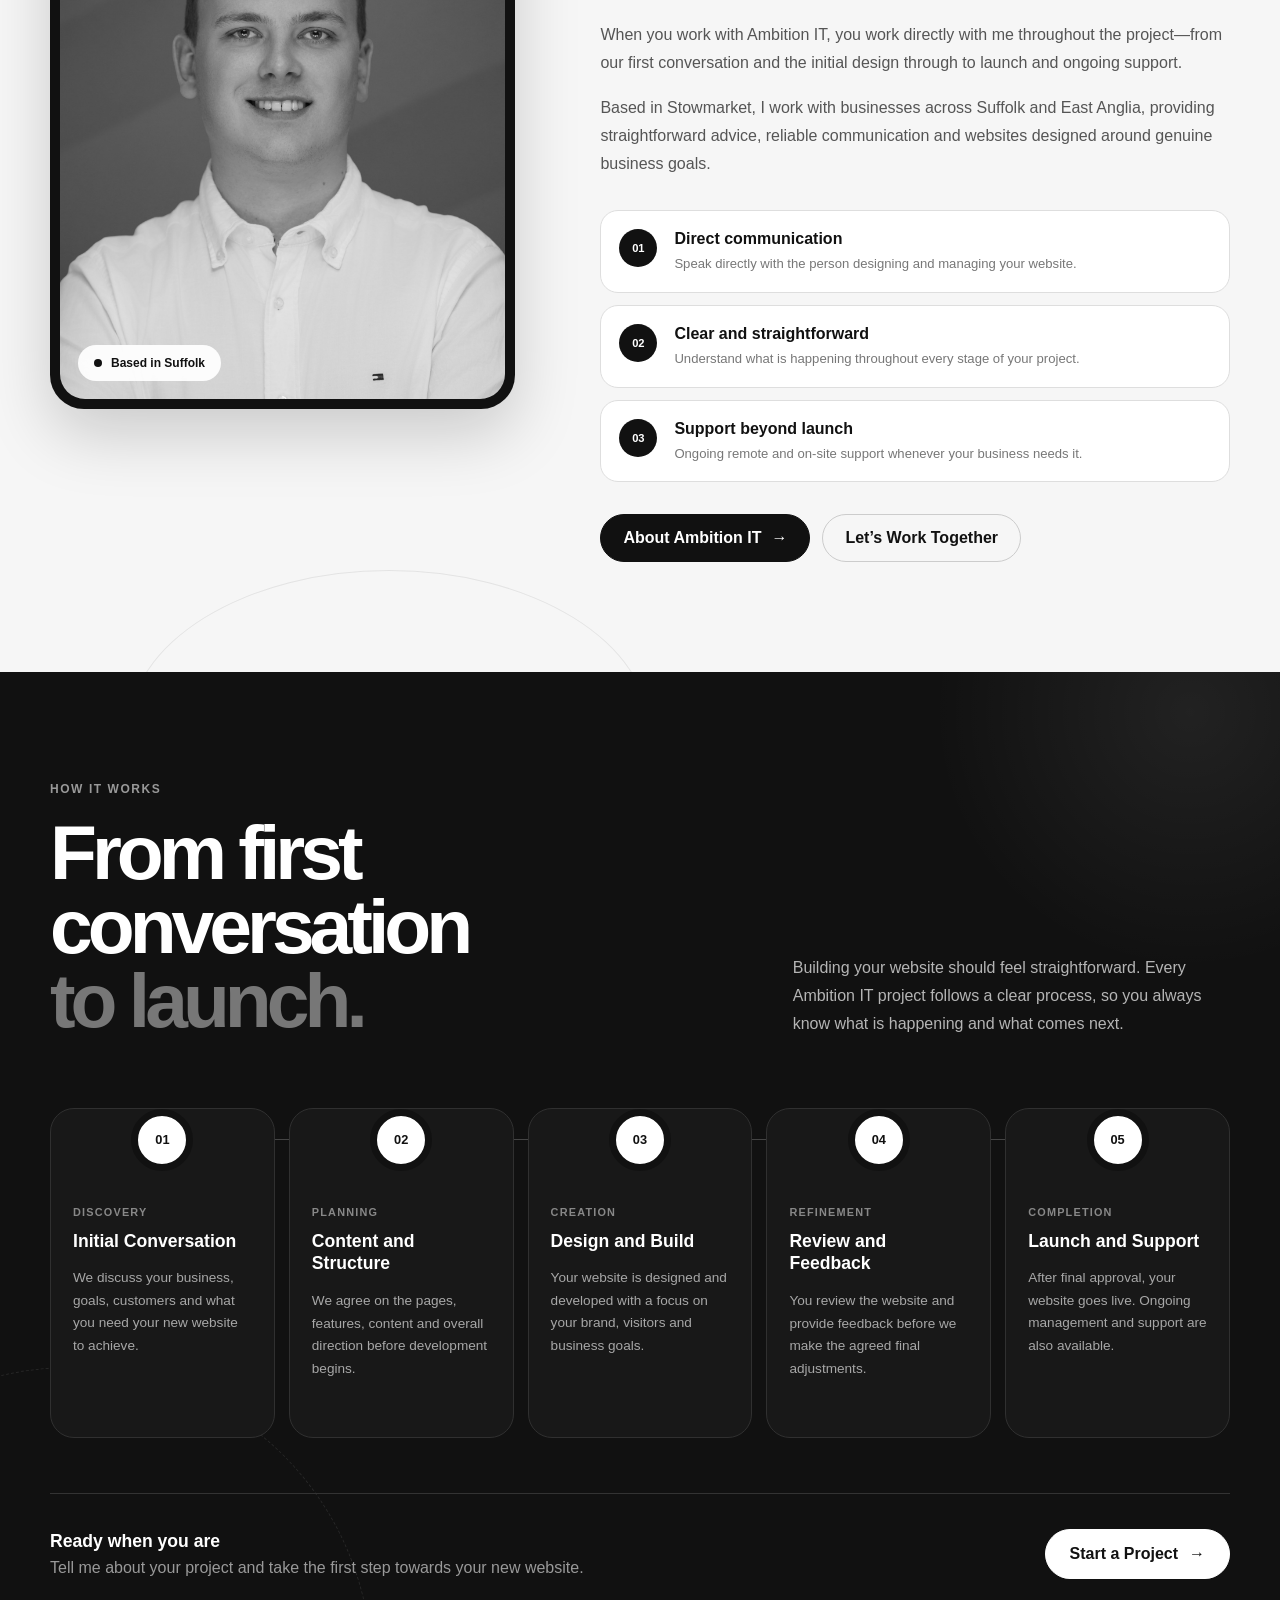
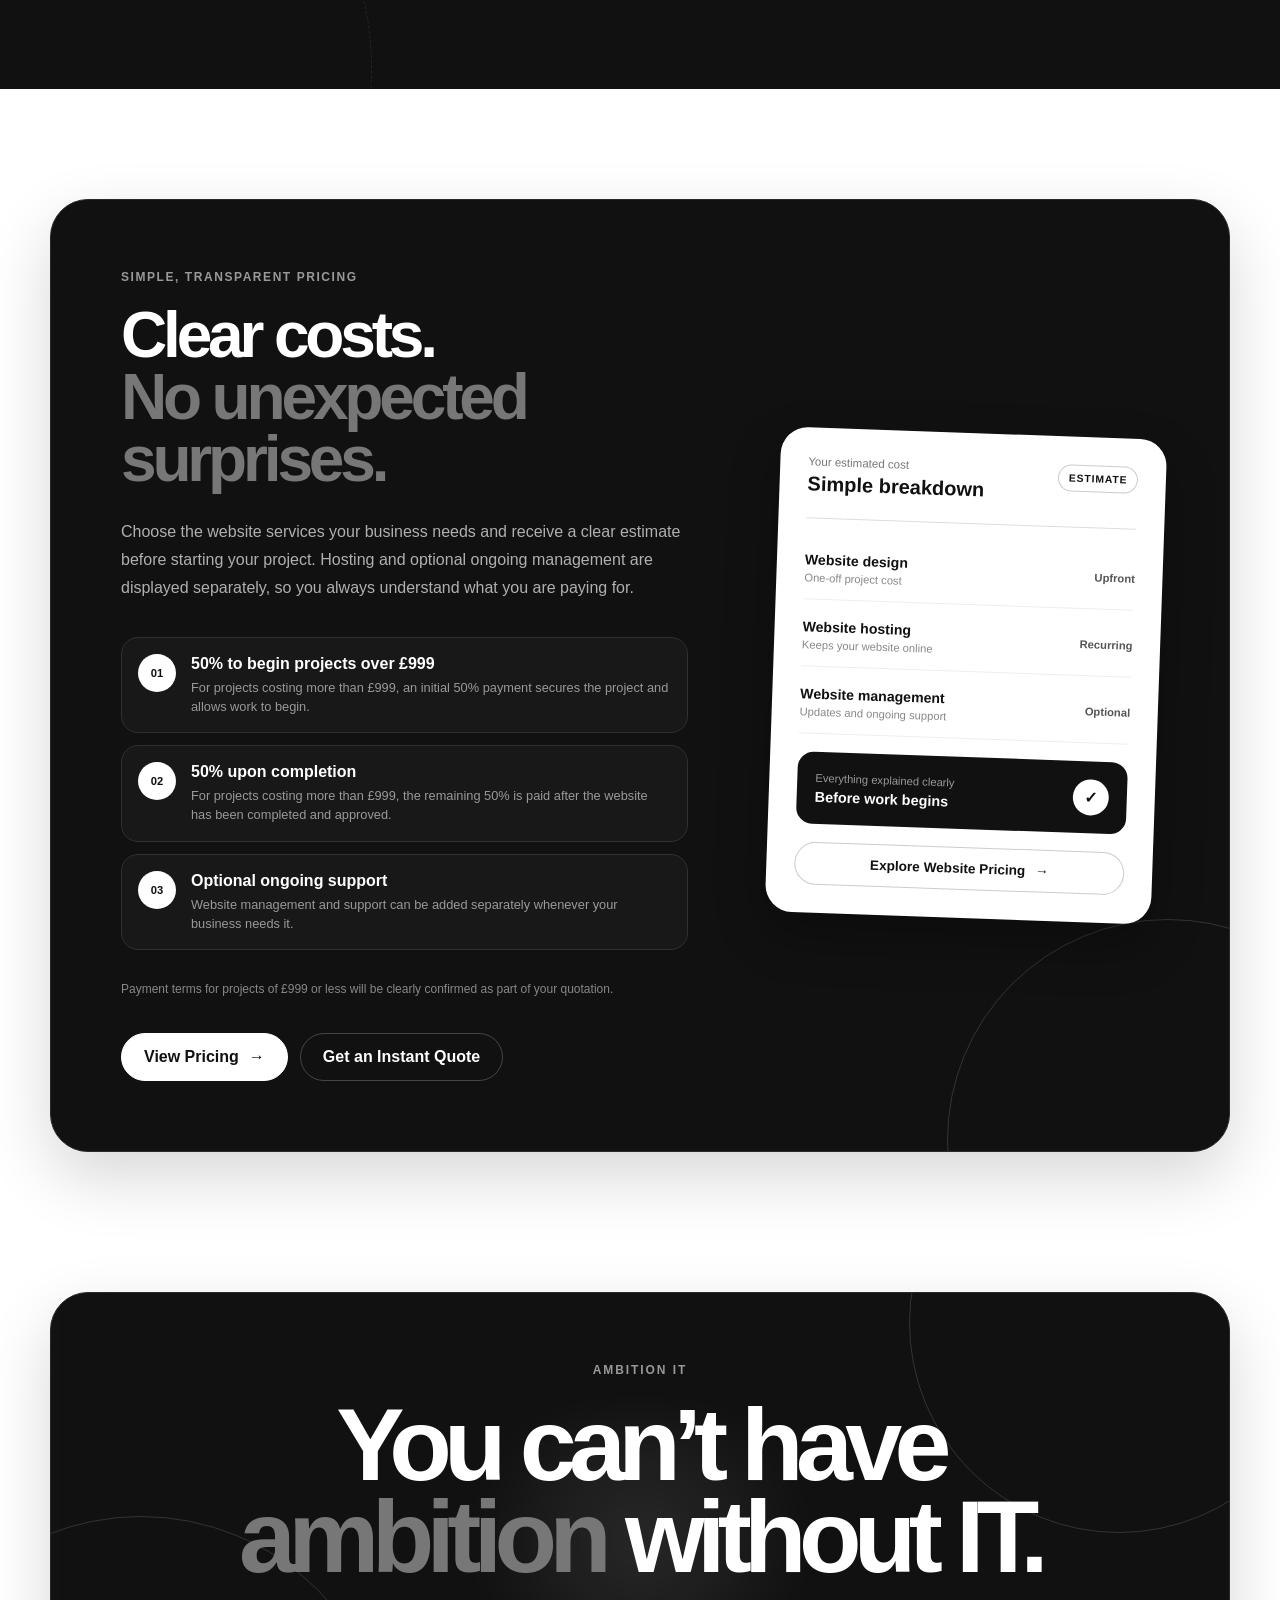
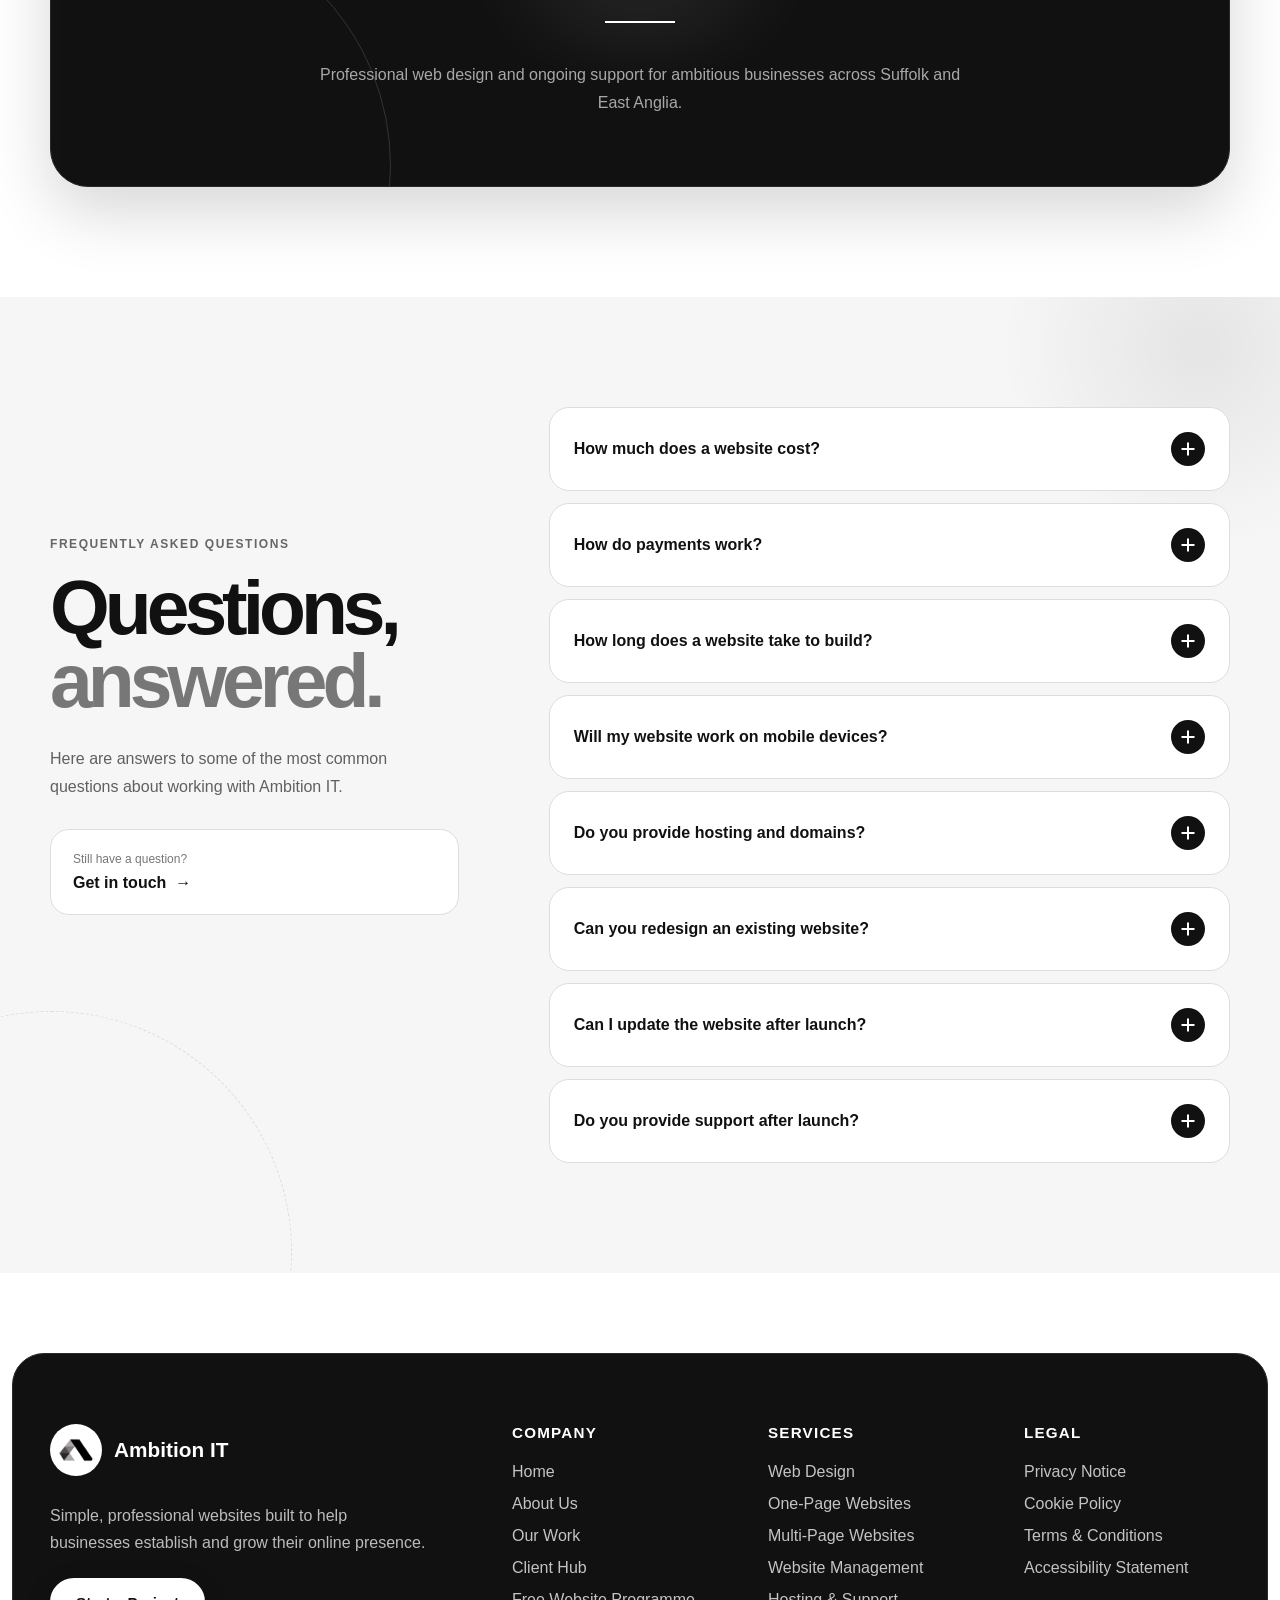
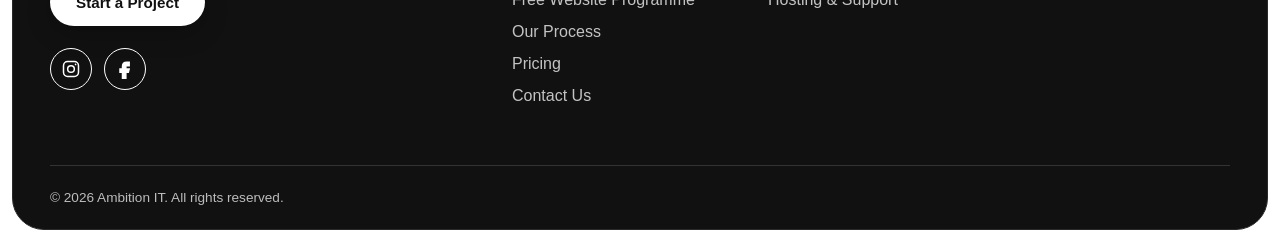
==== commit 11414225: "Add Ambition IT favicon and technical SEO" ====
--- a/index.html
+++ b/index.html
@@ -8,16 +8,74 @@
         content="width=device-width, initial-scale=1.0"
     >
 
-    <link rel="stylesheet" href="/styles/main.css">
-
-    <link rel="canonical" href="https://ambition-it.co.uk/">
+    <link rel="icon" type="image/png" sizes="192x192" href="/favicon-192.png">
+    <link rel="icon" href="/favicon.ico" sizes="any">
+    <link rel="stylesheet" href="/styles/main.css?v=261cb37">
+
+    <link rel="canonical" href="https://ambition-it.co.uk/">
 
     <meta
         name="description"
-        content="Ambition IT creates modern, professional websites for businesses across Suffolk and East Anglia."
-    >
-
-    <title>Ambition IT | Web Development Company</title>
+        content="Professional web design, website management and business IT support from Ambition IT in Stowmarket, Suffolk and across East Anglia."
+    >
+
+    <meta property="og:type" content="website">
+    <meta property="og:site_name" content="Ambition IT">
+    <meta property="og:title" content="Web Design Suffolk | Ambition IT">
+    <meta property="og:description" content="Professional websites, ongoing management and straightforward IT support for ambitious businesses across Suffolk and East Anglia.">
+    <meta property="og:url" content="https://ambition-it.co.uk/">
+    <meta property="og:image" content="https://ambition-it.co.uk/favicon-192.png">
+    <meta name="twitter:card" content="summary">
+
+    <script type="application/ld+json">
+    {
+        "@context": "https://schema.org",
+        "@graph": [
+            {
+                "@type": "Organization",
+                "@id": "https://ambition-it.co.uk/#organization",
+                "name": "Ambition IT",
+                "url": "https://ambition-it.co.uk/",
+                "logo": {
+                    "@type": "ImageObject",
+                    "url": "https://ambition-it.co.uk/favicon-192.png",
+                    "width": 192,
+                    "height": 192
+                },
+                "email": "ambitionit.business@gmail.com",
+                "founder": {
+                    "@type": "Person",
+                    "name": "Luke Faulkner"
+                },
+                "areaServed": [
+                    {
+                        "@type": "AdministrativeArea",
+                        "name": "Suffolk"
+                    },
+                    {
+                        "@type": "AdministrativeArea",
+                        "name": "East Anglia"
+                    }
+                ],
+                "sameAs": [
+                    "https://www.instagram.com/ambitionit_suffolk/",
+                    "https://www.facebook.com/profile.php?id=61585691250352"
+                ]
+            },
+            {
+                "@type": "WebSite",
+                "@id": "https://ambition-it.co.uk/#website",
+                "url": "https://ambition-it.co.uk/",
+                "name": "Ambition IT",
+                "publisher": {
+                    "@id": "https://ambition-it.co.uk/#organization"
+                }
+            }
+        ]
+    }
+    </script>
+
+    <title>Web Design Suffolk | Ambition IT</title>
 </head>
 
 <body>
@@ -1089,7 +1147,7 @@
 <site-footer></site-footer>
 
 <script src="/Javascript/main.js" defer></script>
-<script src="/Javascript/footer.js" defer></script>
+<script src="/Javascript/footer.js?v=261cb37" defer></script>
 
 
 </body>
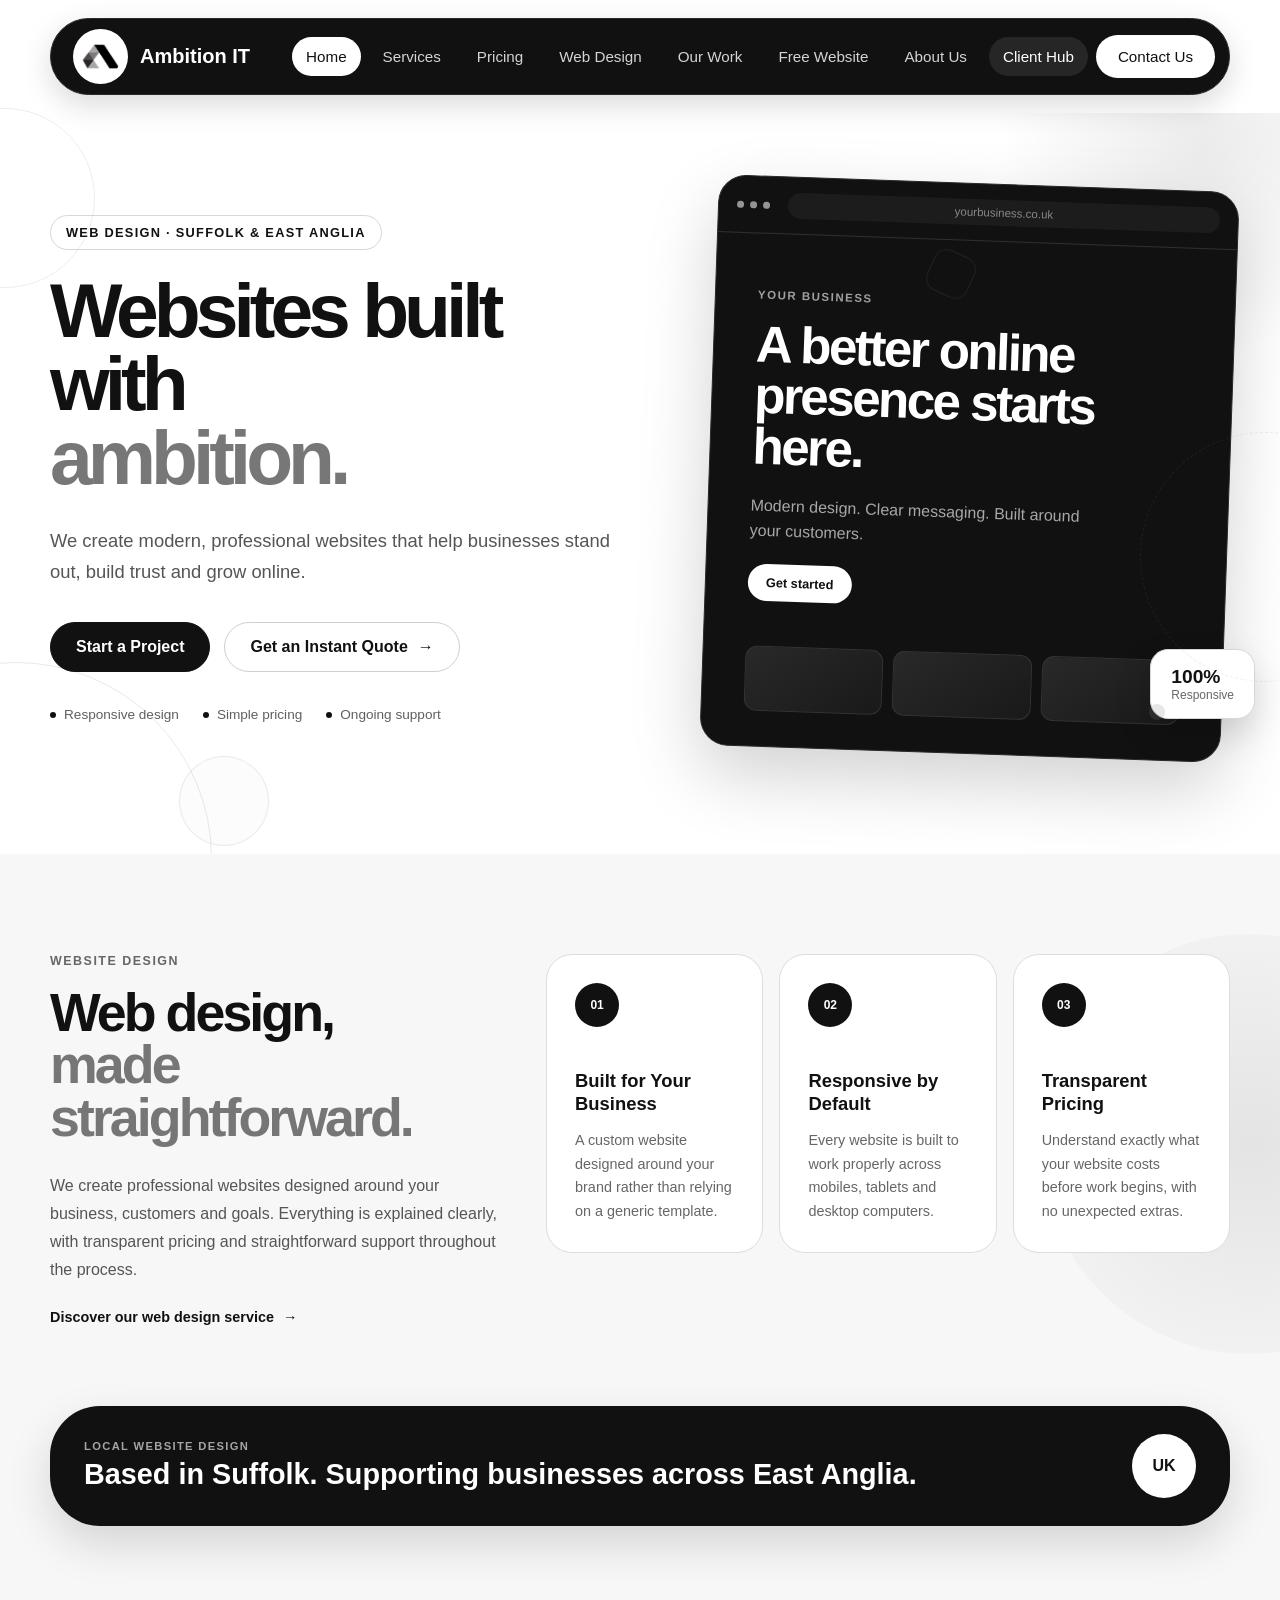
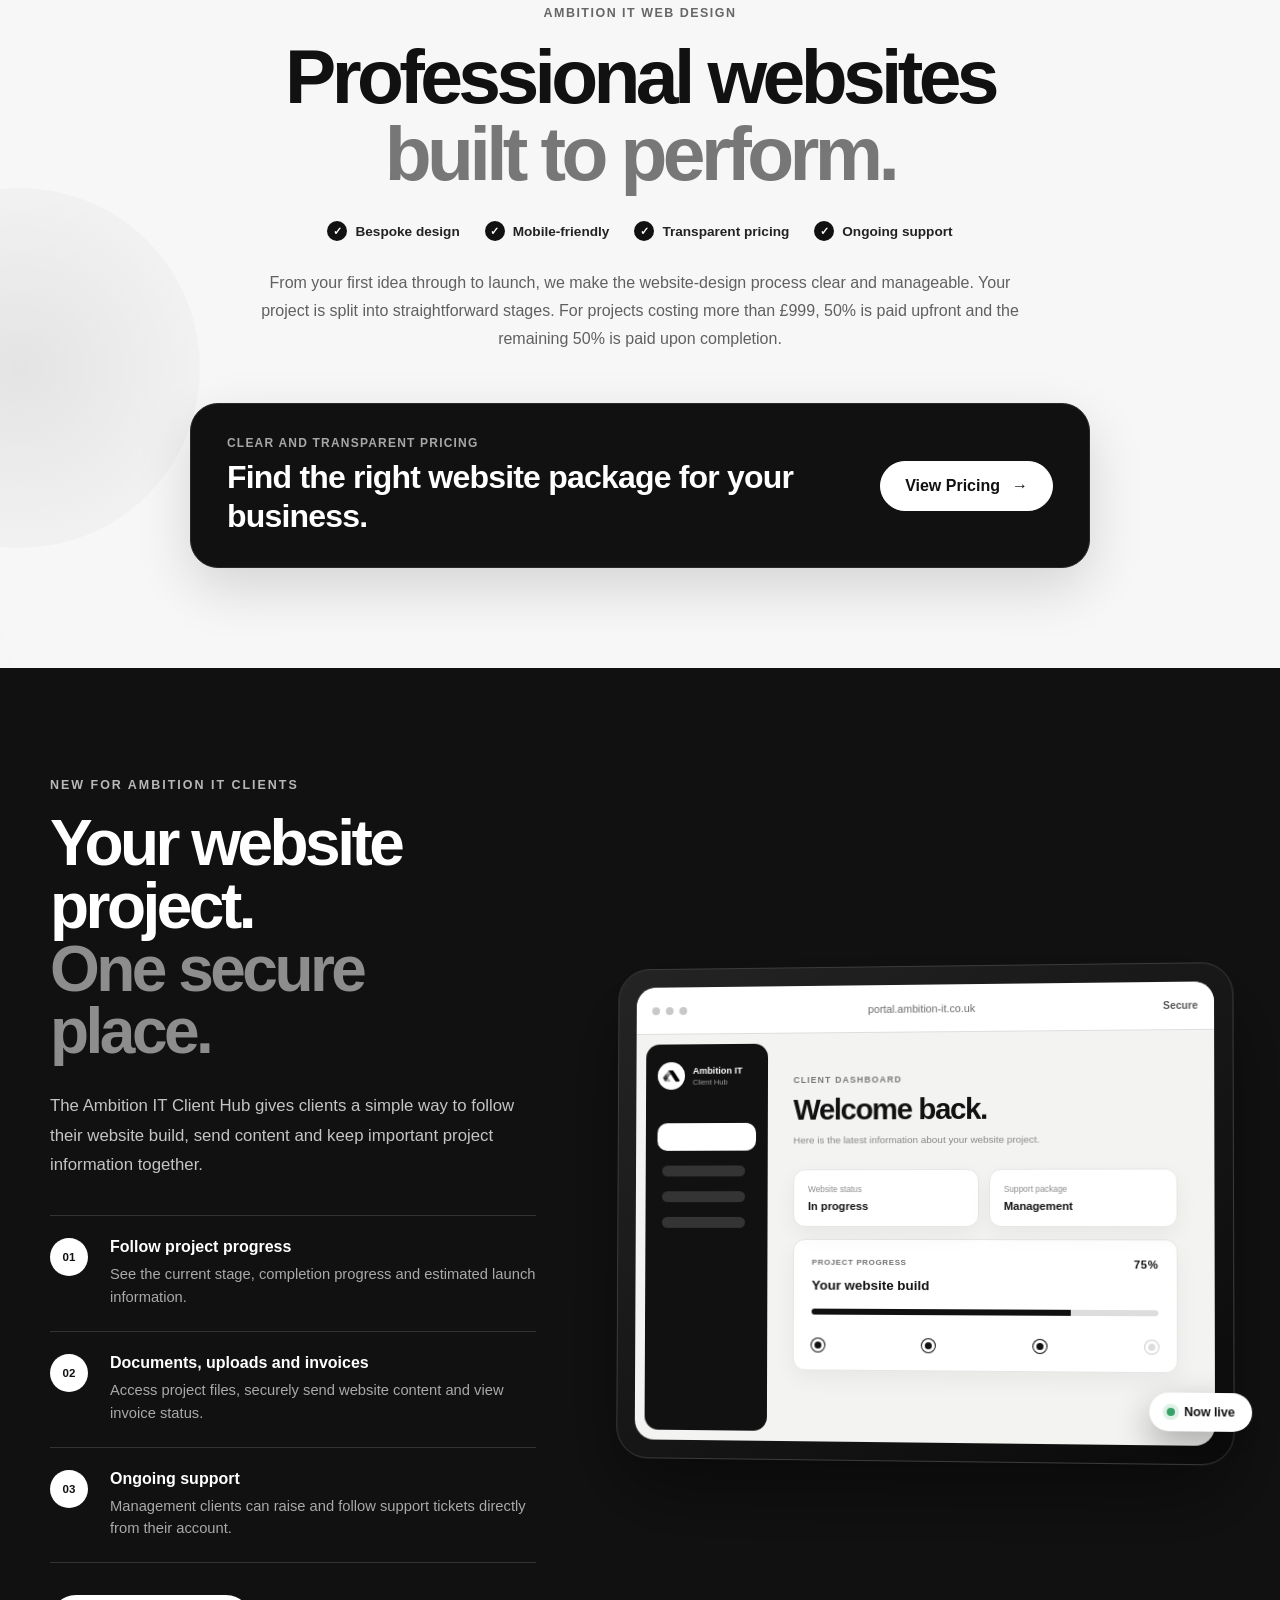
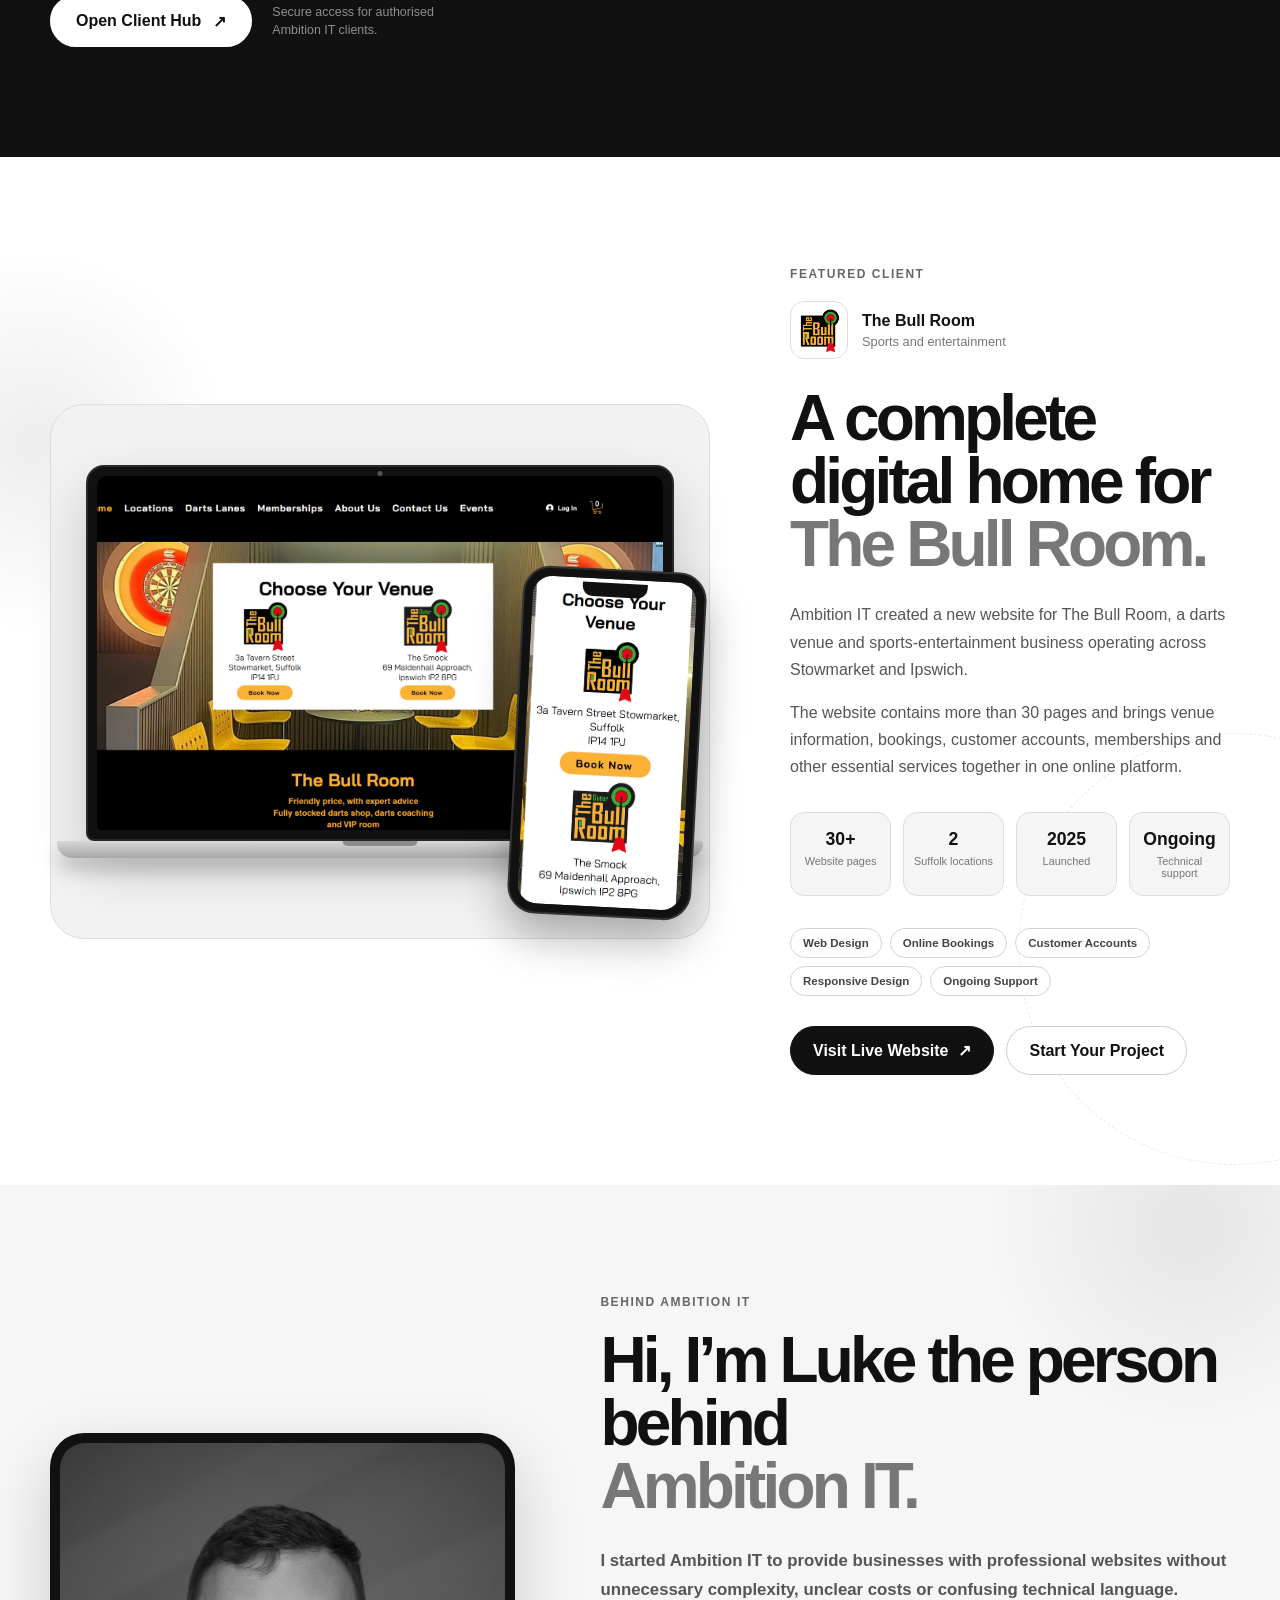
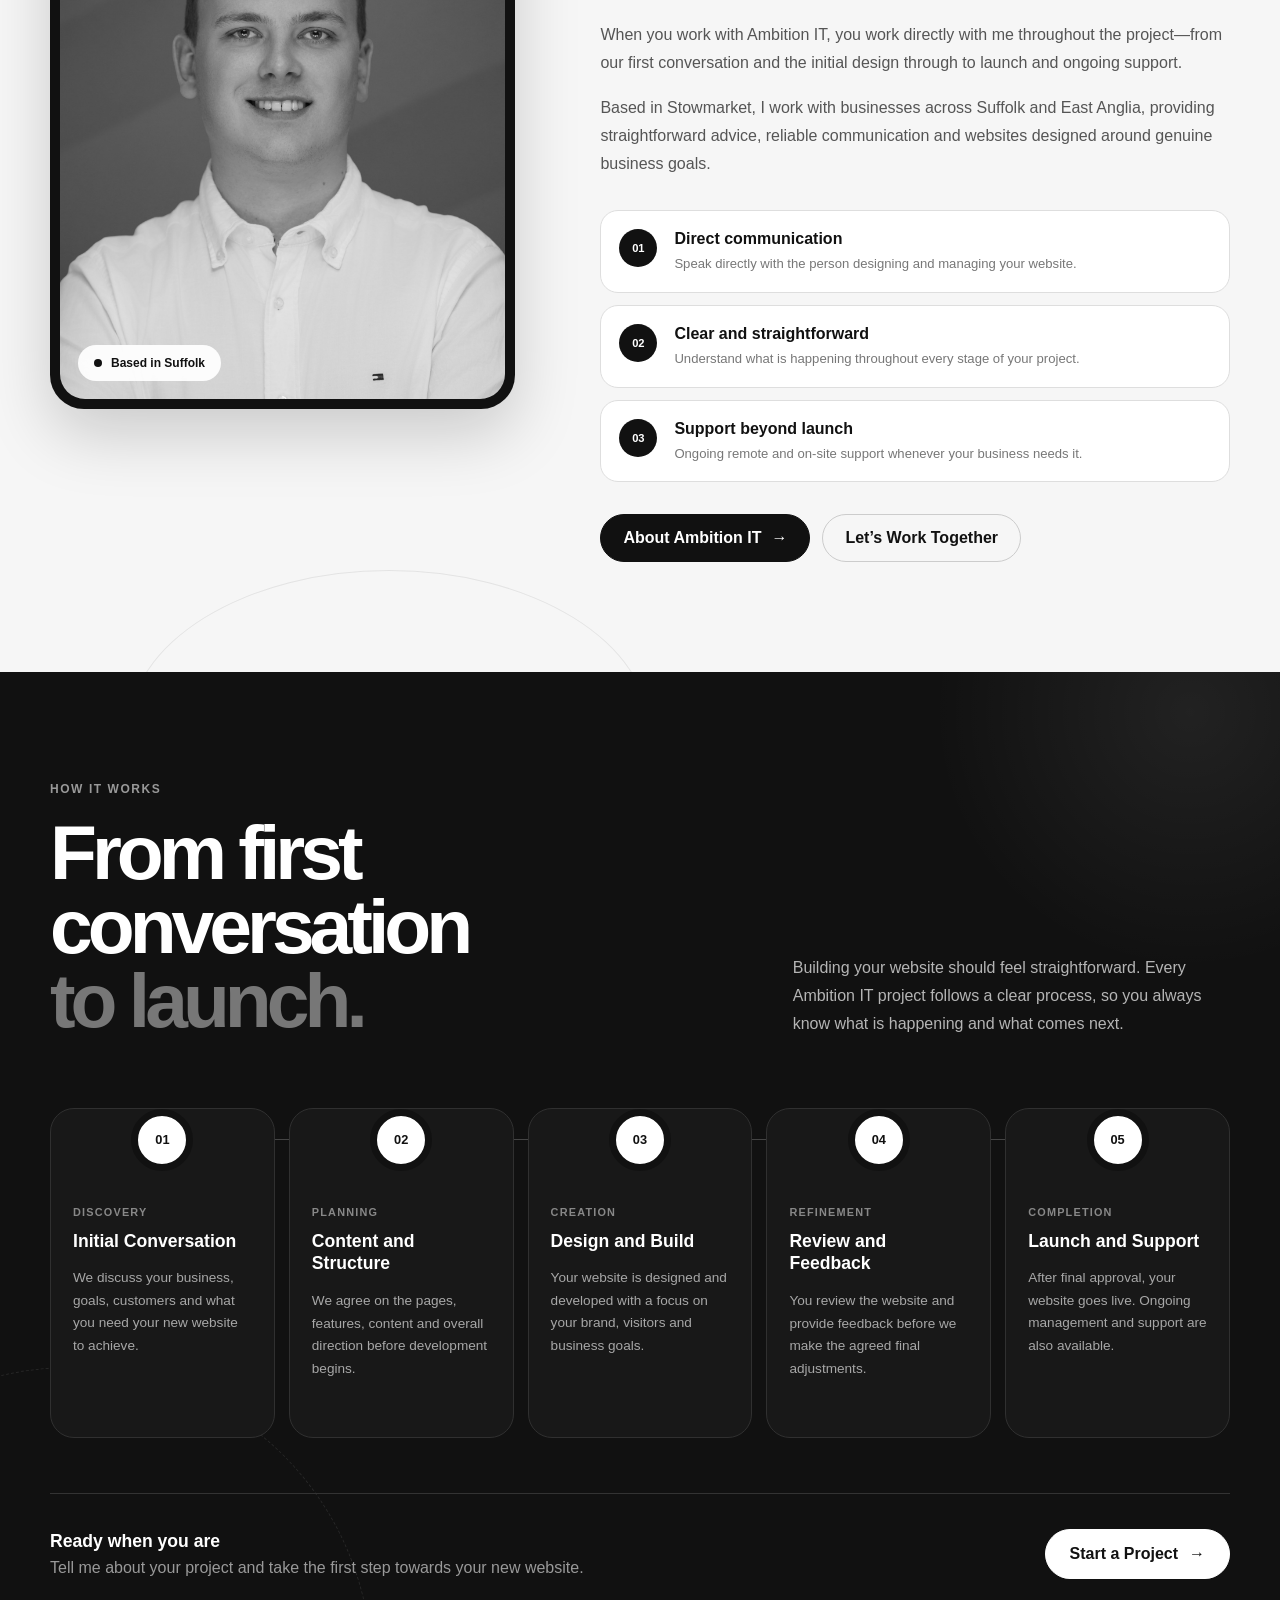
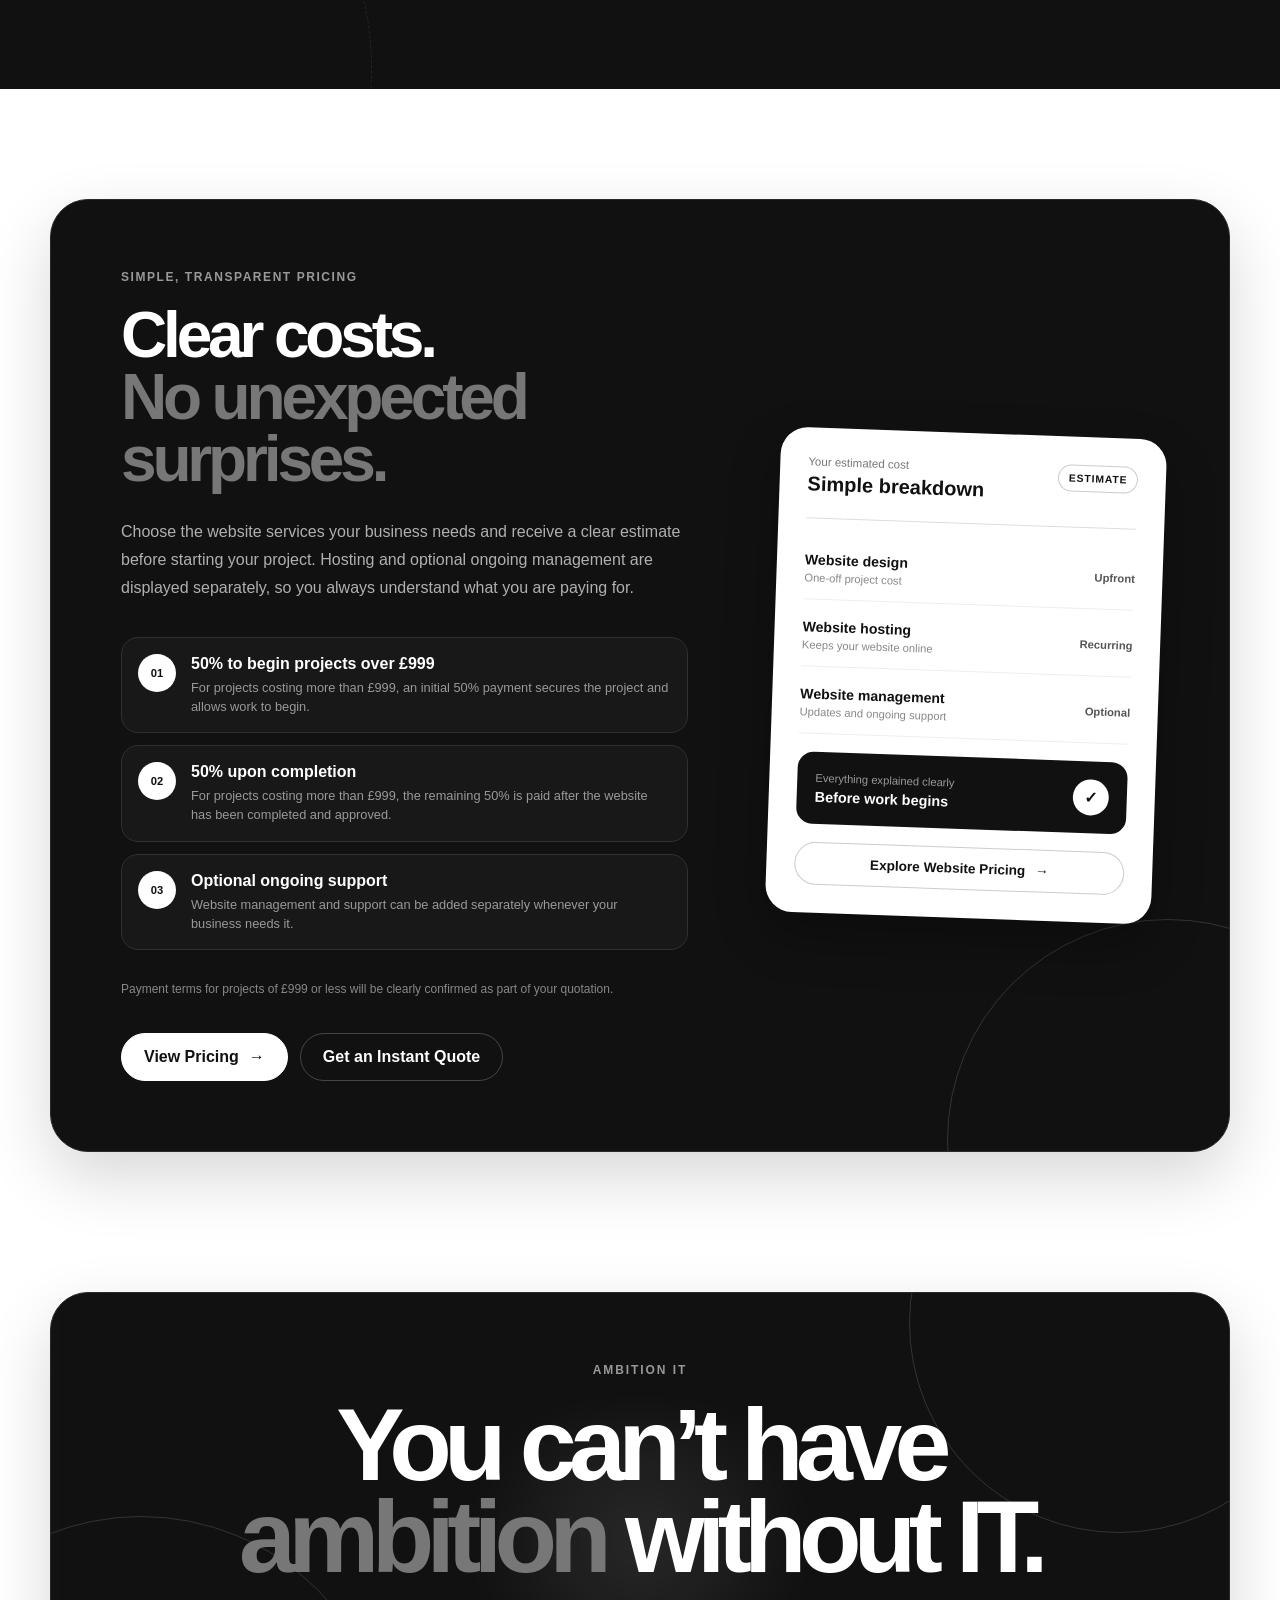
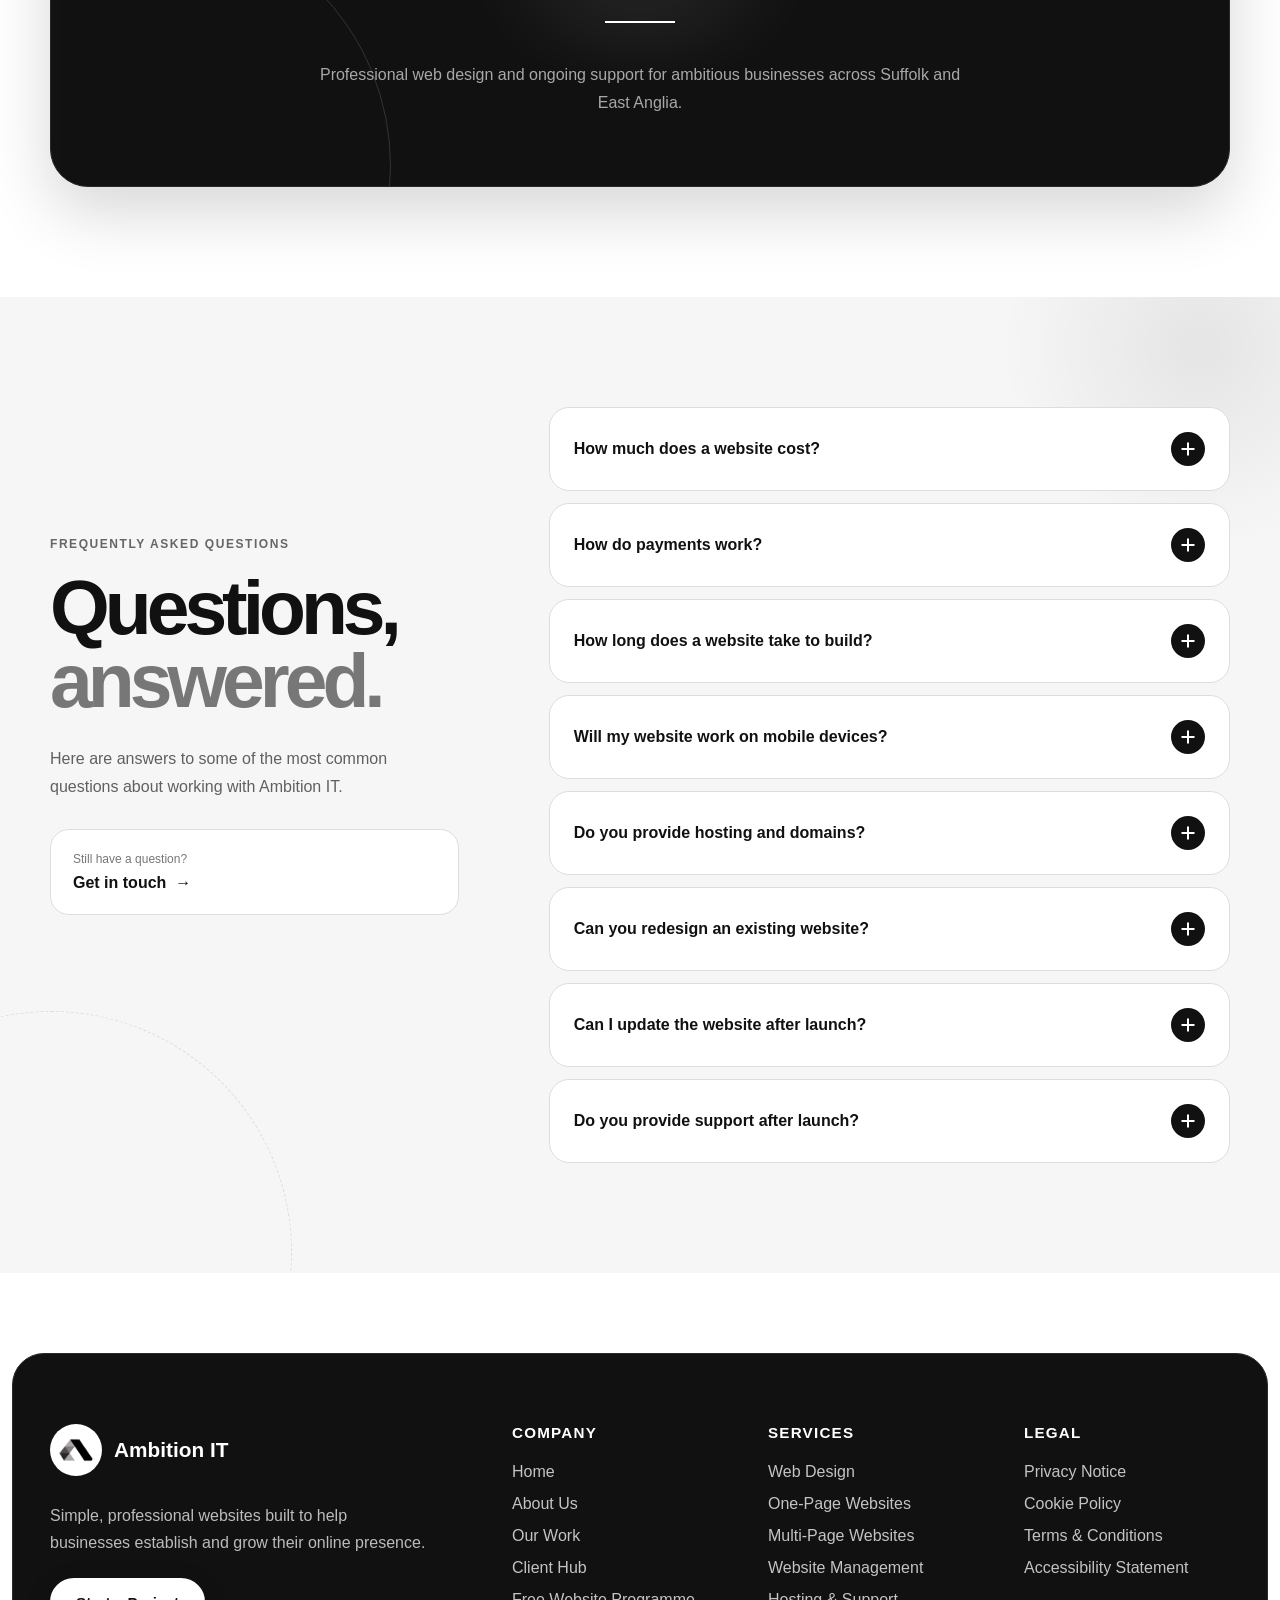
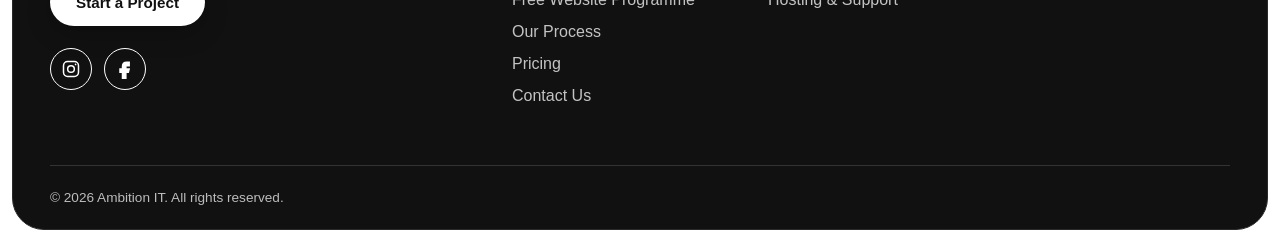
==== commit 2fbeddaa: "Update pricing and website features" ====
--- a/index.html
+++ b/index.html
@@ -10,7 +10,7 @@
 
     <link rel="icon" type="image/png" sizes="192x192" href="/favicon-192.png">
     <link rel="icon" href="/favicon.ico" sizes="any">
-    <link rel="stylesheet" href="/styles/main.css?v=261cb37">
+    <link rel="stylesheet" href="/styles/main.css?v=20260901">
 
     <link rel="canonical" href="https://ambition-it.co.uk/">
 
@@ -1146,7 +1146,7 @@
     </main>
 <site-footer></site-footer>
 
-<script src="/Javascript/main.js" defer></script>
+<script src="/Javascript/main.js?v=20260901" defer></script>
 <script src="/Javascript/footer.js?v=261cb37" defer></script>
 
 
--- a/styles/main.css
+++ b/styles/main.css
@@ -4875,3 +4875,242 @@
     opacity: 0.45;
     pointer-events: none;
 }
+
+/* =========================
+   Limited-time promotion
+========================= */
+
+body.promotion-is-open {
+    overflow: hidden;
+}
+
+.promotion-overlay {
+    position: fixed;
+    z-index: 10000;
+    inset: 0;
+
+    display: grid;
+    place-items: center;
+    padding: 24px;
+
+    overflow-y: auto;
+
+    background-color: rgba(0, 0, 0, 0.72);
+    opacity: 0;
+    visibility: hidden;
+    backdrop-filter: blur(10px);
+    pointer-events: none;
+
+    transition:
+        opacity 0.24s ease,
+        visibility 0s linear 0.24s;
+}
+
+.promotion-overlay.is-visible {
+    opacity: 1;
+    visibility: visible;
+    pointer-events: auto;
+    transition-delay: 0s;
+}
+
+.promotion-dialog {
+    position: relative;
+
+    width: min(100%, 560px);
+    padding: 46px;
+
+    color: #ffffff;
+    background:
+        radial-gradient(circle at 100% 0, #2a2a2a, transparent 42%),
+        #111111;
+    border: 1px solid #393939;
+    border-radius: 32px;
+    box-shadow: 0 30px 90px rgba(0, 0, 0, 0.42);
+
+    opacity: 0;
+    transform: translateY(24px) scale(0.97);
+
+    transition:
+        opacity 0.28s ease,
+        transform 0.34s cubic-bezier(0.22, 1, 0.36, 1);
+}
+
+.promotion-overlay.is-visible .promotion-dialog {
+    opacity: 1;
+    transform: none;
+}
+
+.promotion-close {
+    position: absolute;
+    top: 18px;
+    right: 18px;
+
+    display: grid;
+    width: 42px;
+    height: 42px;
+    place-items: center;
+
+    color: #ffffff;
+    font: inherit;
+    font-size: 1.65rem;
+    line-height: 1;
+
+    background-color: #202020;
+    border: 1px solid #3a3a3a;
+    border-radius: 50%;
+    cursor: pointer;
+
+    transition:
+        color 0.2s ease,
+        background-color 0.2s ease,
+        transform 0.2s ease;
+}
+
+.promotion-close:hover,
+.promotion-close:focus-visible {
+    color: #111111;
+    background-color: #ffffff;
+    transform: rotate(6deg);
+}
+
+.promotion-close:focus-visible,
+.promotion-button:focus-visible {
+    outline: 3px solid rgba(255, 255, 255, 0.72);
+    outline-offset: 4px;
+}
+
+.promotion-eyebrow {
+    margin: 0 0 22px;
+
+    color: #a8a8a8;
+    font-size: 0.76rem;
+    font-weight: 800;
+    letter-spacing: 0.13em;
+    text-transform: uppercase;
+}
+
+.promotion-dialog h2 {
+    max-width: 460px;
+    margin: 0;
+
+    font-size: clamp(2.65rem, 8vw, 4.65rem);
+    line-height: 0.94;
+    letter-spacing: -0.065em;
+}
+
+.promotion-dialog h2 span {
+    display: block;
+    color: #a7a7a7;
+}
+
+.promotion-dialog > p:not(.promotion-eyebrow) {
+    max-width: 470px;
+    margin: 26px 0 0;
+
+    color: #c4c4c4;
+    font-size: 1rem;
+    line-height: 1.7;
+}
+
+.promotion-price {
+    display: flex;
+    margin: 28px 0 18px;
+    padding: 18px 0;
+    align-items: center;
+    justify-content: space-between;
+    gap: 20px;
+
+    border-top: 1px solid #343434;
+    border-bottom: 1px solid #343434;
+}
+
+.promotion-price > span {
+    color: #b7b7b7;
+    font-size: 0.84rem;
+    font-weight: 700;
+}
+
+.promotion-price div {
+    display: flex;
+    align-items: baseline;
+    gap: 10px;
+}
+
+.promotion-price s {
+    color: #8c8c8c;
+}
+
+.promotion-price strong {
+    font-size: 1.7rem;
+}
+
+.promotion-button {
+    display: flex;
+    width: 100%;
+    min-height: 54px;
+    padding: 15px 20px;
+    align-items: center;
+    justify-content: space-between;
+    gap: 18px;
+
+    color: #111111;
+    font-weight: 800;
+    text-decoration: none;
+
+    background-color: #ffffff;
+    border: 1px solid #ffffff;
+    border-radius: 999px;
+
+    transition:
+        color 0.2s ease,
+        background-color 0.2s ease,
+        transform 0.2s ease;
+}
+
+.promotion-button:hover,
+.promotion-button:focus-visible {
+    color: #ffffff;
+    background-color: transparent;
+    transform: translateY(-2px);
+}
+
+.promotion-dialog > small {
+    display: block;
+    margin-top: 18px;
+
+    color: #8f8f8f;
+    font-size: 0.76rem;
+    line-height: 1.55;
+}
+
+@media (max-width: 600px) {
+    .promotion-overlay {
+        padding: 14px;
+        align-items: end;
+    }
+
+    .promotion-dialog {
+        padding: 38px 22px 26px;
+        border-radius: 26px;
+    }
+
+    .promotion-close {
+        top: 13px;
+        right: 13px;
+        width: 38px;
+        height: 38px;
+    }
+
+    .promotion-eyebrow {
+        padding-right: 42px;
+    }
+}
+
+@media (prefers-reduced-motion: reduce) {
+    .promotion-overlay,
+    .promotion-dialog,
+    .promotion-close,
+    .promotion-button {
+        transition: none;
+    }
+}
